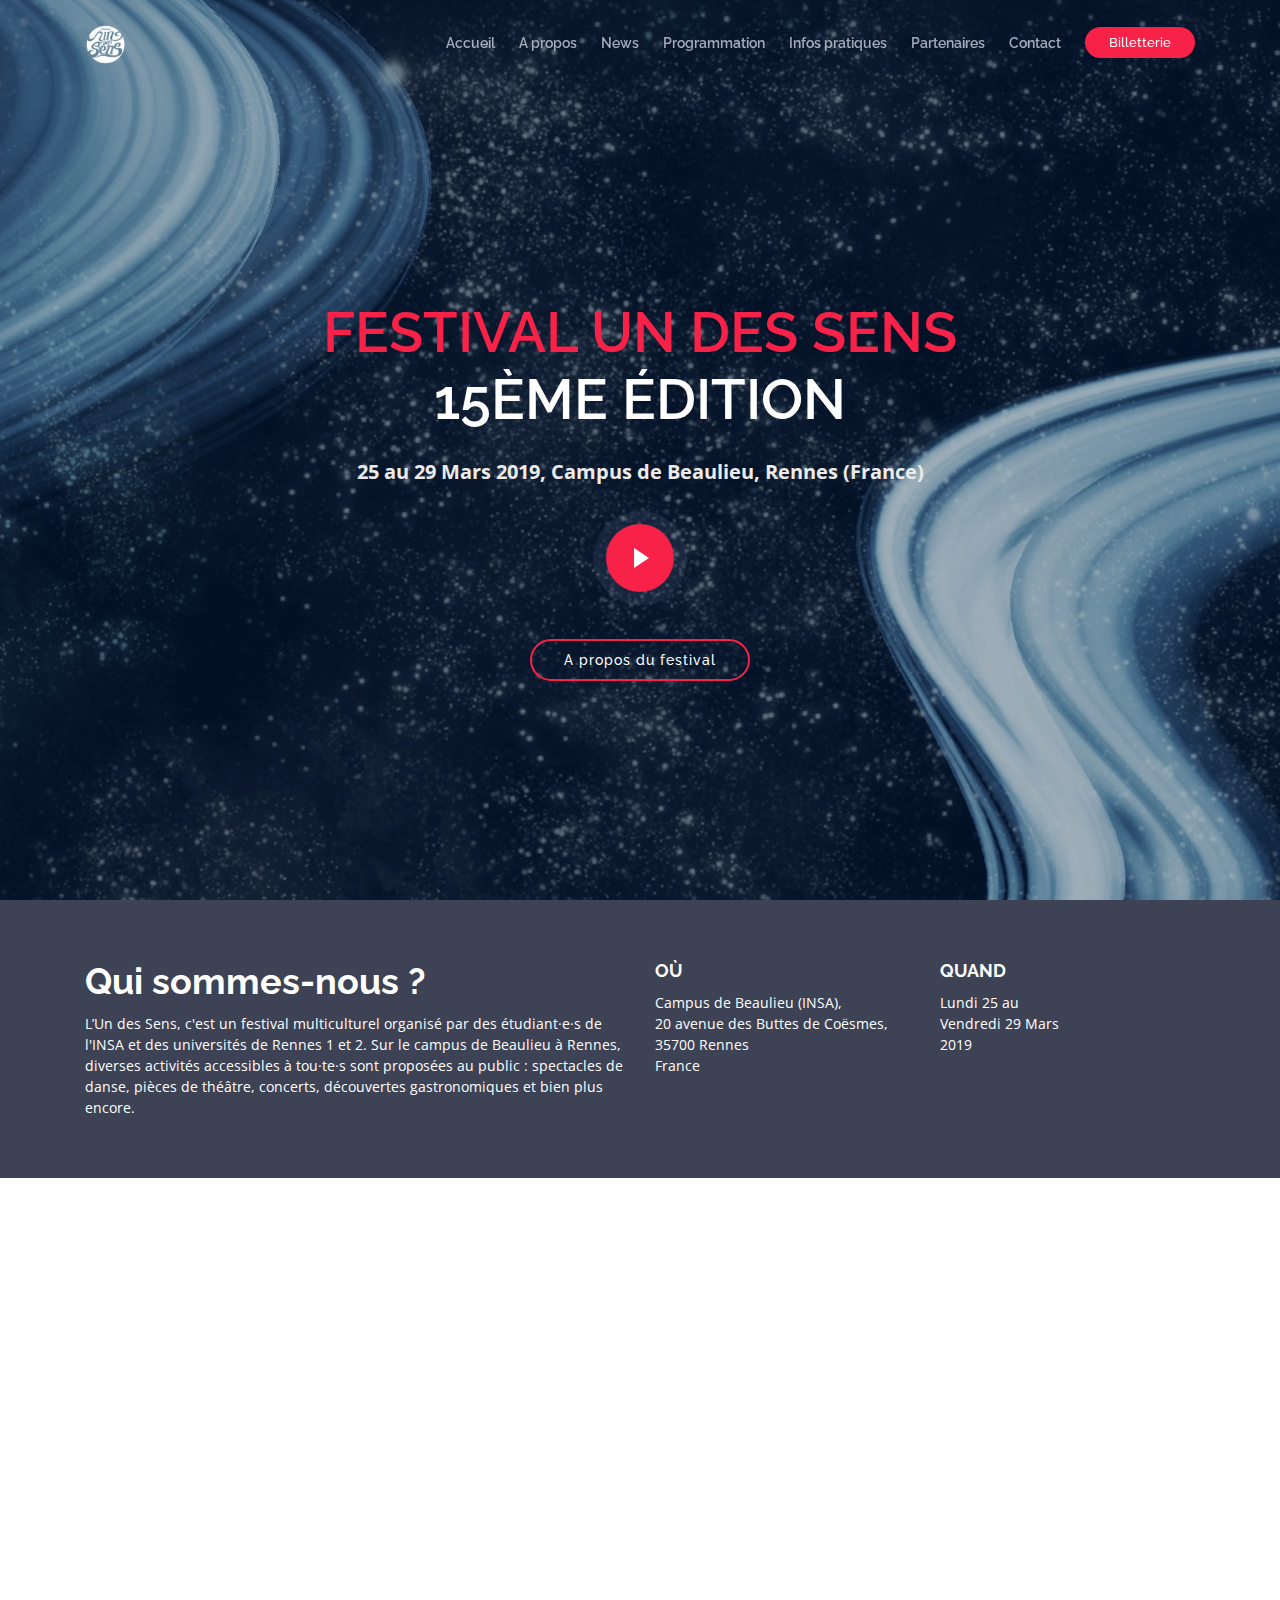
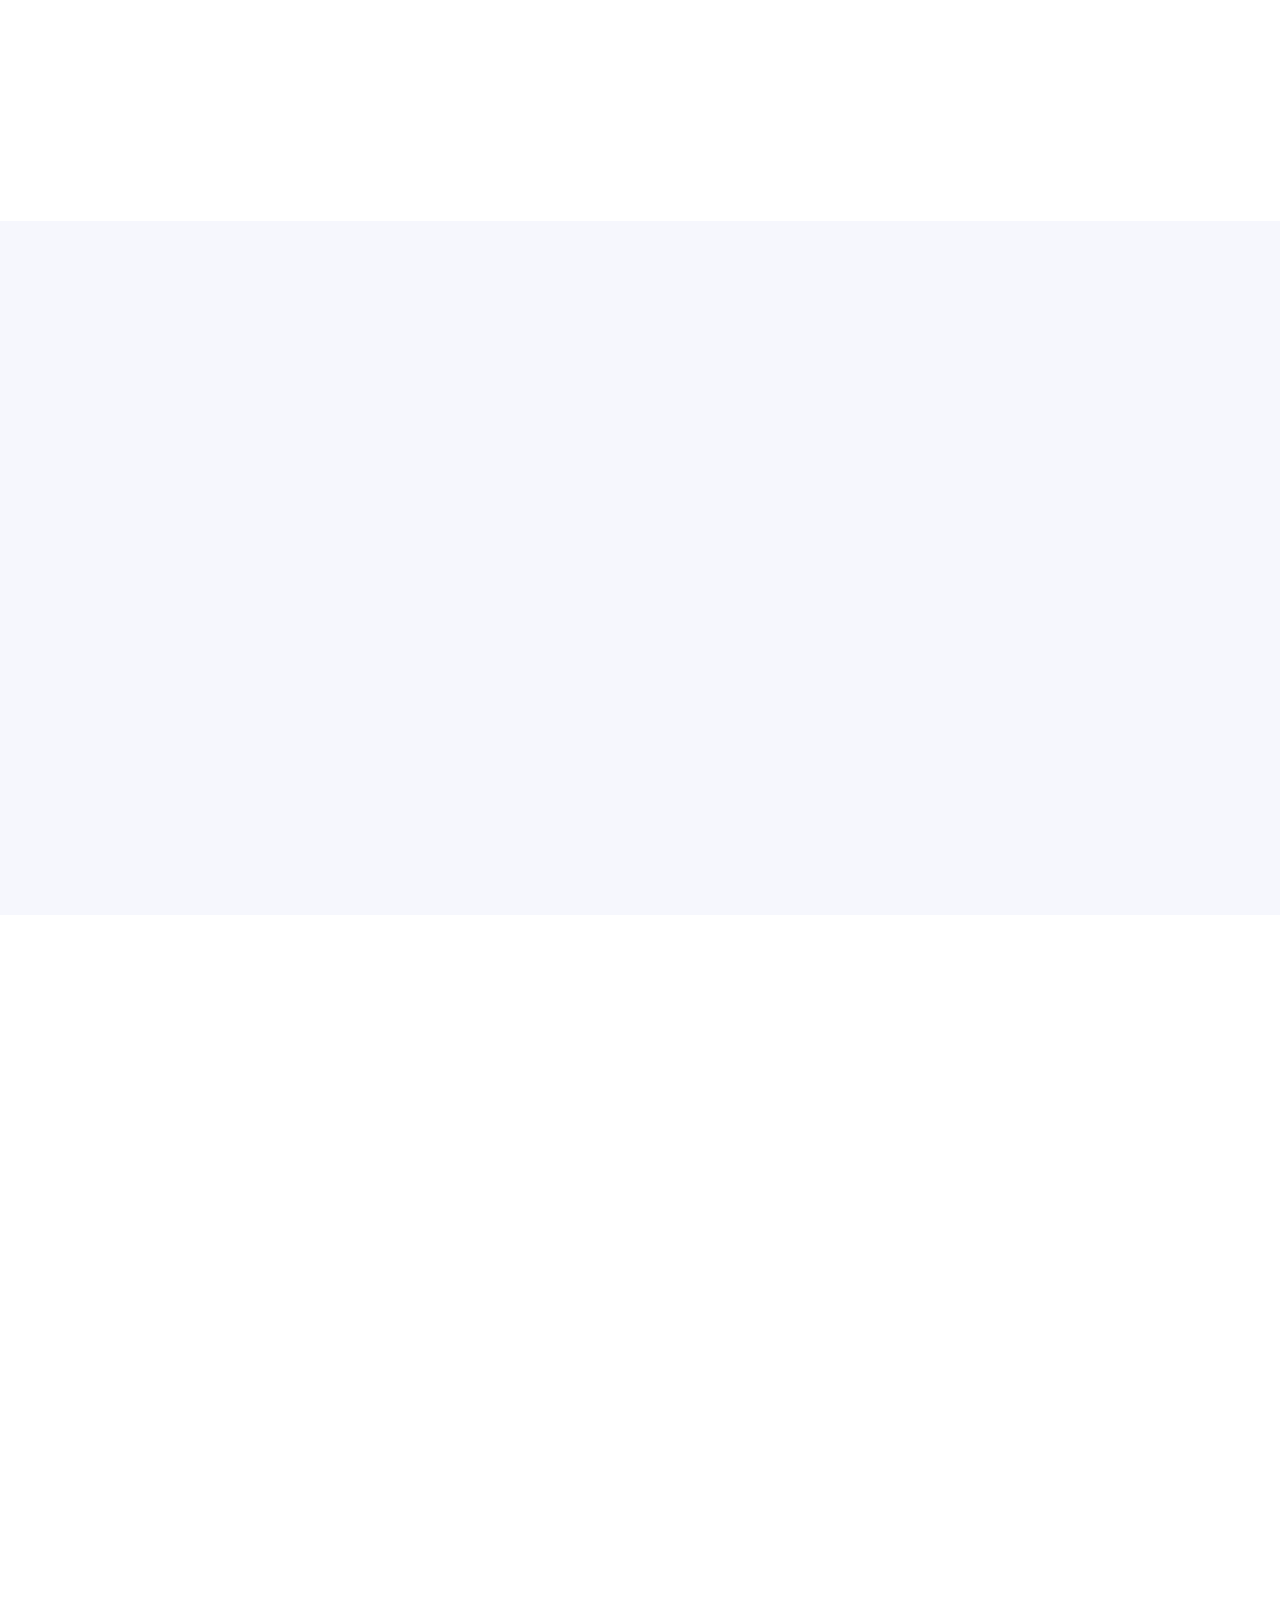
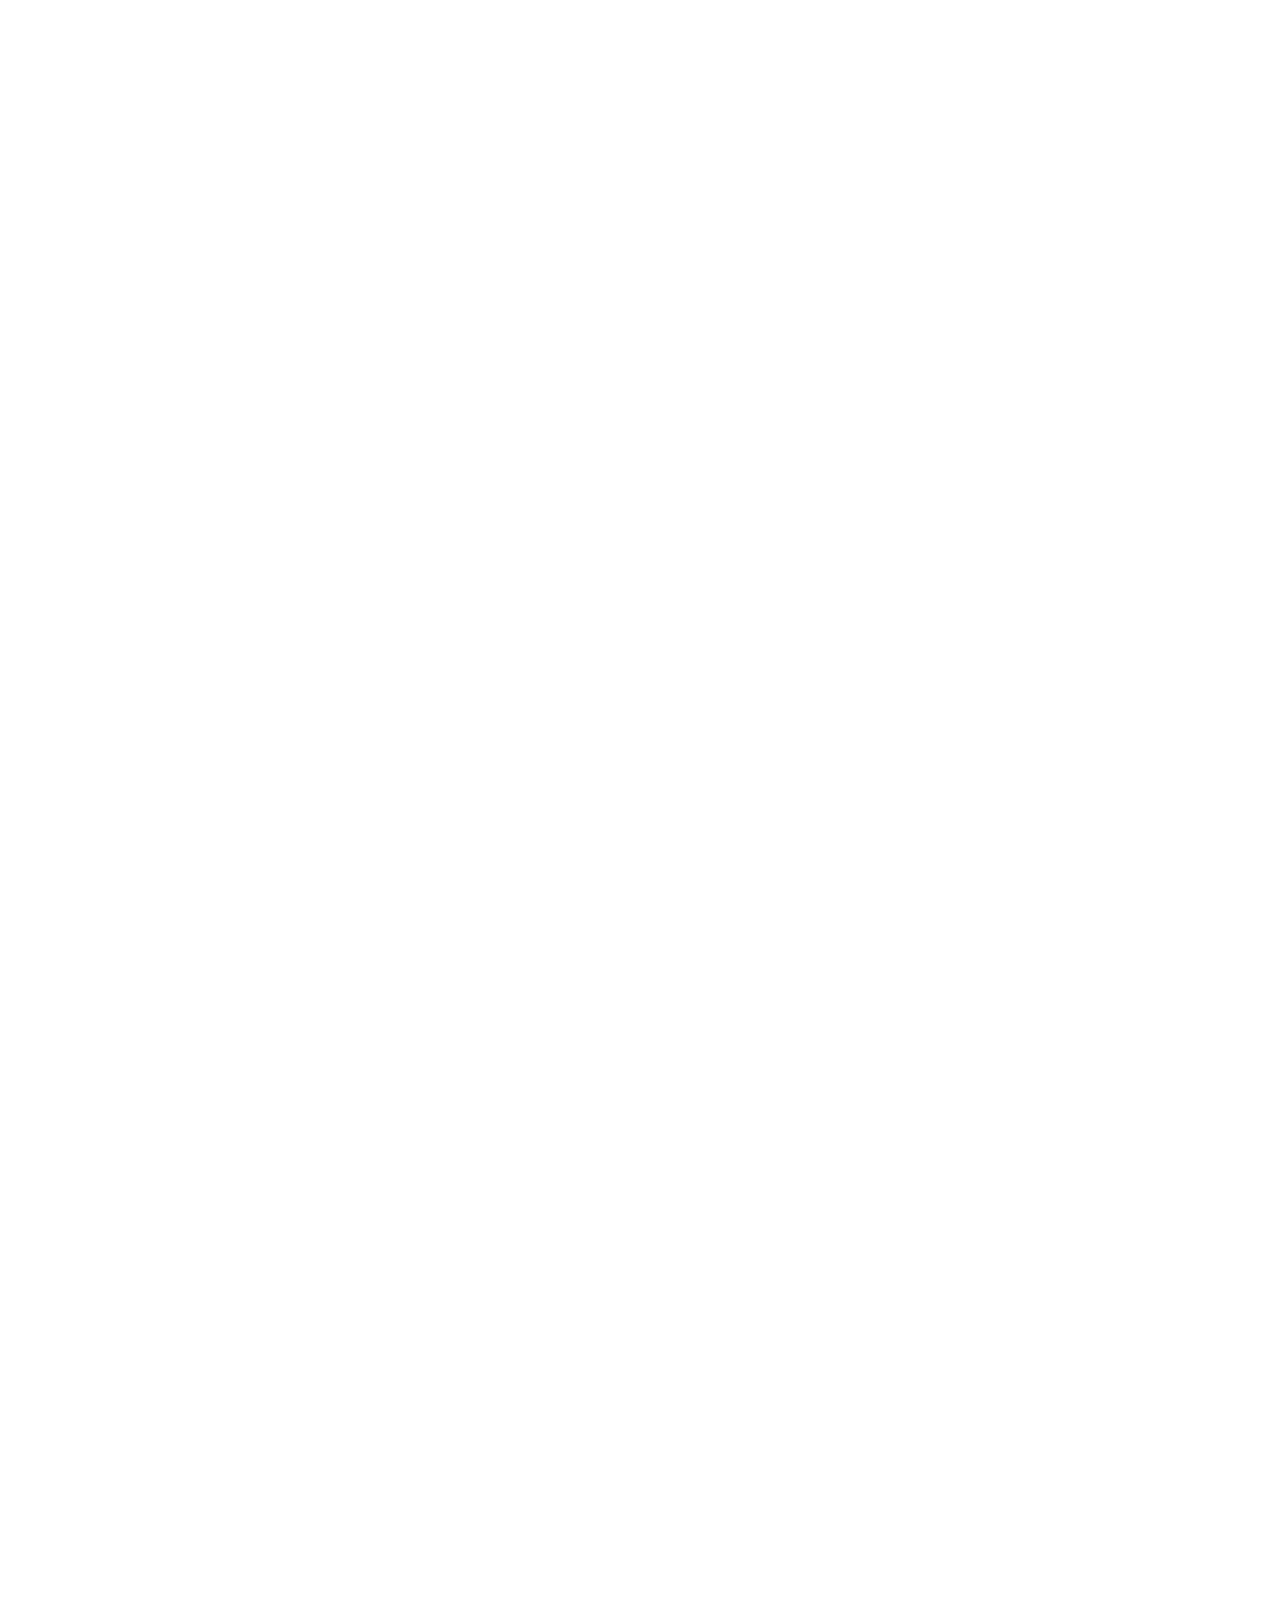
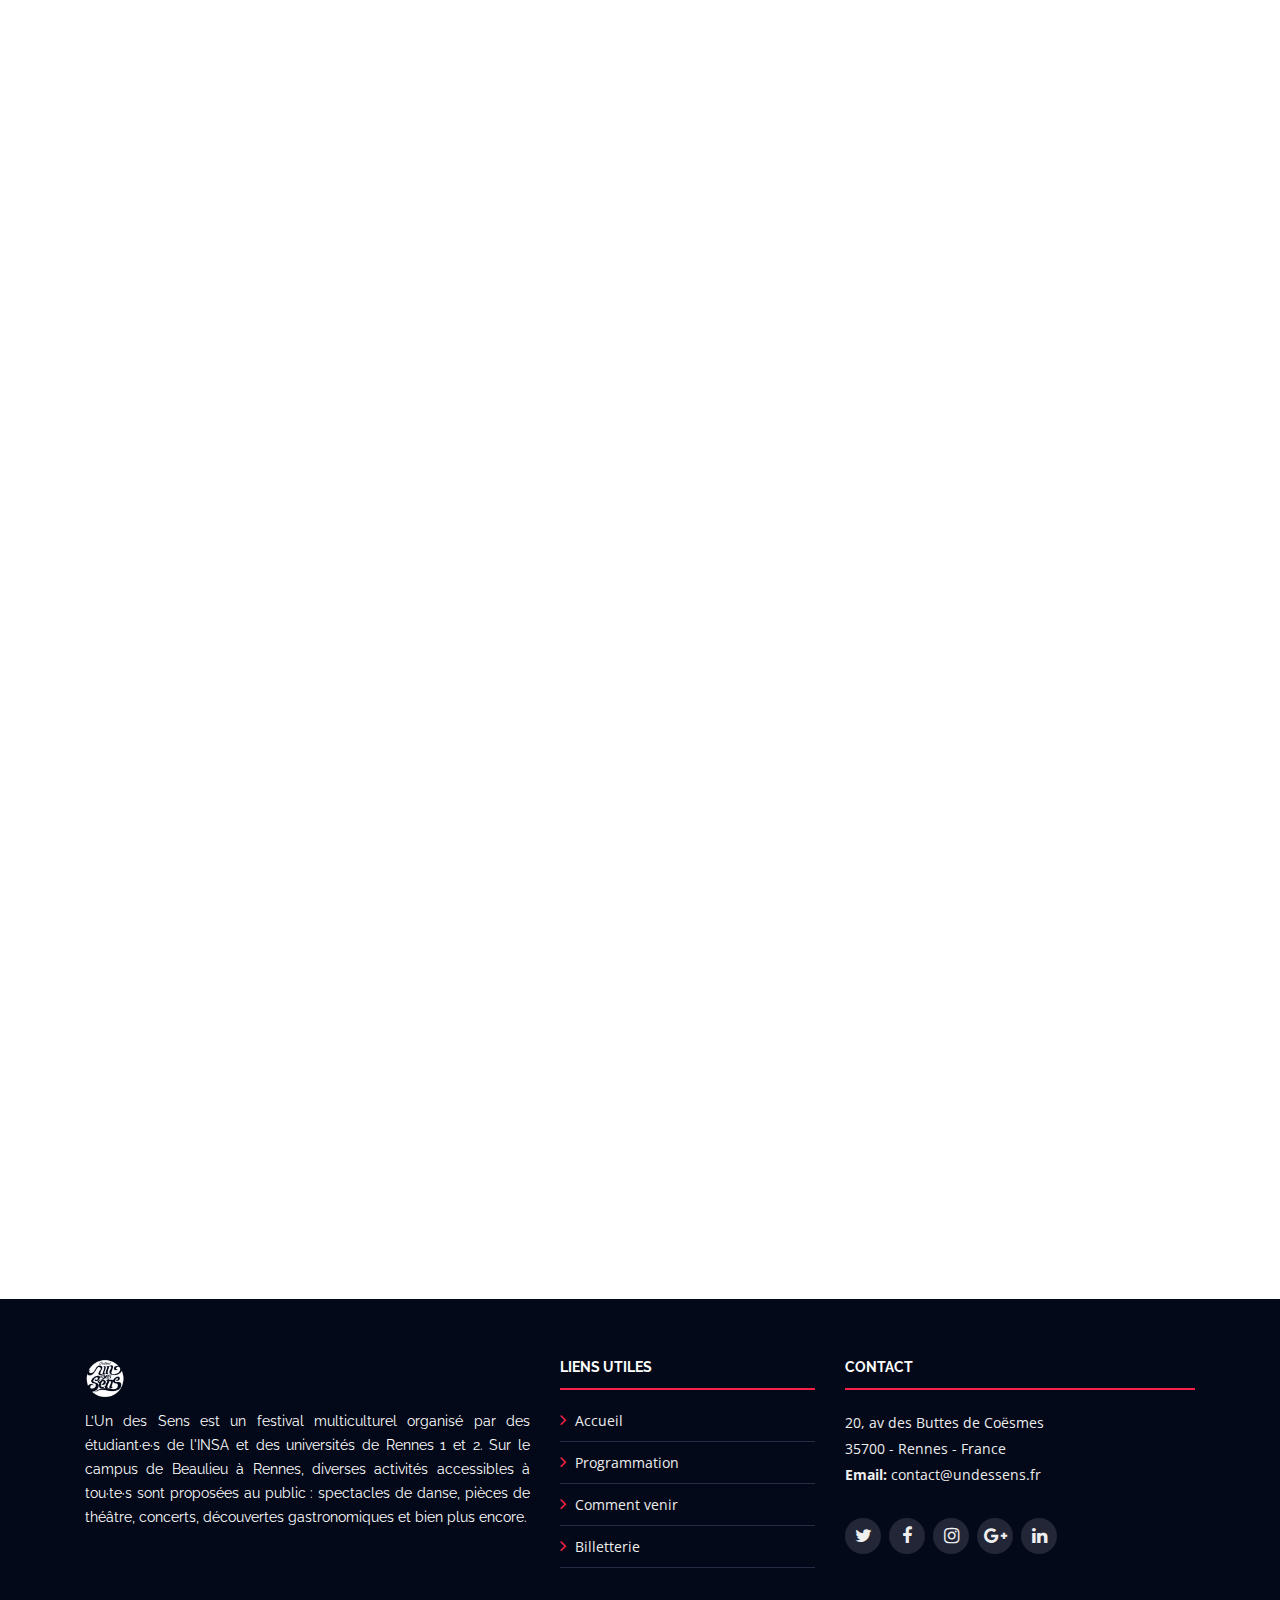
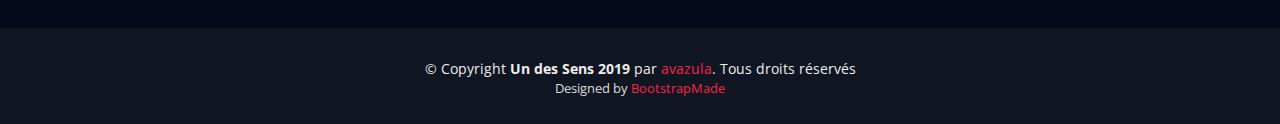
==== index.html @ a71595ea "article to push" ====
<!DOCTYPE html>
<html lang="en">

<head>
  <meta charset="utf-8">
  <title>Festival Un des Sens</title>
  <meta content="width=device-width, initial-scale=1.0" name="viewport">
  <meta content="" name="keywords">
  <meta content="" name="description">

  <!-- Favicons -->
  <link href="img/uds.ico" rel="icon">
  <!-- <link href="img/apple-touch-icon.png" rel="apple-touch-icon"> -->

  <!-- Google Fonts -->
  <link href="https://fonts.googleapis.com/css?family=Open+Sans:300,300i,400,400i,700,700i|Raleway:300,400,500,700,800"
    rel="stylesheet">

  <!-- Bootstrap CSS File -->
  <link href="lib/bootstrap/css/bootstrap.min.css" rel="stylesheet">

  <!-- Libraries CSS Files -->
  <link href="lib/font-awesome/css/font-awesome.min.css" rel="stylesheet">
  <link href="lib/animate/animate.min.css" rel="stylesheet">
  <link href="lib/venobox/venobox.css" rel="stylesheet">
  <link href="lib/owlcarousel/assets/owl.carousel.min.css" rel="stylesheet">

  <!-- Main Stylesheet File -->
  <link href="css/style.css" rel="stylesheet">

  <!-- =======================================================
    Theme Name: TheEvent
    Theme URL: https://bootstrapmade.com/theevent-conference-event-bootstrap-template/
    Author: BootstrapMade.com
    License: https://bootstrapmade.com/license/
  ======================================================= -->
</head>

<body>

  <!--==========================
    Header
  ============================-->
  <header id="header">
    <div class="container">

      <div id="logo" class="pull-left">
        <!-- Uncomment below if you prefer to use a text logo -->
        <!-- <h1><a href="#main">C<span>o</span>nf</a></h1>-->
        <a href="#intro" class="scrollto"><img src="img/logo.png" alt="Logo du festival" title="Logo Un des Sens"></a>
      </div>

      <nav id="nav-menu-container">
        <ul class="nav-menu">
          <li><a href="#intro">Accueil</a></li>
          <li><a href="#about">A propos</a></li>
          <li><a href="#speakers">News</a></li>
          <li><a href="#schedule">Programmation</a></li>
          <!-- <li><a href="#venue">Comment venir</a></li> -->
          <li><a href="#venue">Infos pratiques</a></li>
          <li><a href="#sponsors">Partenaires</a></li>
          <li><a href="#contact">Contact</a></li>
          <li class="buy-tickets"><a href="#buy-tickets">Billetterie</a></li>
        </ul>
      </nav><!-- #nav-menu-container -->
    </div>
  </header><!-- #header -->

  <!--==========================
    Intro Section
  ============================-->
  <section id="intro">
    <div class="intro-container wow fadeIn">
      <!-- <h1 class="mb-4 pb-0">Rejoignez une <br><span>expérience sensorielle</span> unique</h1> -->
      <!-- <h1 class="mb-4 pb-0">Rejoignez une <br>expérience sensorielle unique</h1> -->
      <h1 class="mb-4 pb-0"> <span> Festival un des sens</span> <br>15ème édition</h1>
      <p class="mb-4 pb-0">25 au 29 Mars 2019, Campus de Beaulieu, Rennes (France)</p>
      <a href="https://www.youtube.com/watch?v=Nsfs9kuiP0I&t=4s" class="venobox play-btn mb-4" data-vbtype="video"
        data-autoplay="true"></a>
      <a href="#about" class="about-btn scrollto">A propos du festival</a>
    </div>
  </section>

  <main id="main">

    <!--==========================
      About Section
    ============================-->
    <section id="about">
      <div class="container">
        <div class="row">
          <div class="col-lg-6">
            <h2>Qui sommes-nous ?</h2>
            <p>L’Un des Sens, c'est un festival multiculturel organisé par des étudiant·e·s de l'INSA et des universités
              de
              Rennes 1 et 2.
              Sur le campus de Beaulieu à Rennes, diverses activités accessibles à tou·te·s sont proposées
              au public :
              spectacles de danse, pièces de théâtre, concerts, découvertes gastronomiques et bien plus encore. </p>
          </div>
          <div class="col-lg-3">
            <h3>Où</h3>
            <p>Campus de Beaulieu (INSA),
              <br>20 avenue des Buttes de Coësmes,
              <br>35700 Rennes
              <br>France
            </p>
          </div>
          <div class="col-lg-3">
            <h3>Quand</h3>
            <p>Lundi 25 au <br>Vendredi 29 Mars <br> 2019</p>
          </div>
        </div>
      </div>
    </section>

    <!--==========================
      Speakers Section
    ============================-->
    <section id="speakers" class="wow fadeInUp">
      <div class="container">
        <div class="section-header">
          <h2>News</h2>
          <p>Quelques actualités du festival</p>
        </div>

        <div class="row">
          <div class="col-lg-4 col-md-6">
            <div class="speaker">
              <img src="img/speakers/phil2.jpg" alt="Photo de Phillusioniste" class="img-fluid">
              <div class="details">
                <h3><a href="speaker-details.html#festival-begin">L'Un des Sens 2019 c'est parti !</a></h3>
                <p>RDV dès lundi à l'INSA !</p>
                <!-- <div class="social">
                                      <a href=""><i class="fa fa-twitter"></i></a>
                                      <a href=""><i class="fa fa-facebook"></i></a>
                                      <a href=""><i class="fa fa-google-plus"></i></a>
                                      <a href=""><i class="fa fa-linkedin"></i></a>
                                    </div> -->
              </div>
            </div>
          </div>
          <div class="col-lg-4 col-md-6">
            <div class="speaker">
              <img src="img/speakers/prog-teaser-1080.jpg"
                alt="Concert de Babel en 2016, photo annonçant la programmation du festival" class="img-fluid">
              <div class="details">
                <h3><a href="speaker-details.html#prog-teaser">Révélation de la prog</a></h3>
                <p>On vous dit tout !</p>
                <!-- <div class="social">
                  <a href=""><i class="fa fa-twitter"></i></a>
                  <a href=""><i class="fa fa-facebook"></i></a>
                  <a href=""><i class="fa fa-google-plus"></i></a>
                  <a href=""><i class="fa fa-linkedin"></i></a>
                </div> -->
              </div>
            </div>
          </div>
          <div class="col-lg-4 col-md-6">
            <div class="speaker">
              <img src="img/speakers/nd4j-1080.jpg" alt="Photo annonçant la ND4J du 28 Février" class="img-fluid">
              <div class="details">
                <h3><a href="speaker-details.html#nuit-des-sens">Bientôt la ND4J</a></h3>
                <p>Rejoignez-nous au Blizz le 28 Février !</p>
                <!-- <div class="social">
                  <a href=""><i class="fa fa-twitter"></i></a>
                  <a href=""><i class="fa fa-facebook"></i></a>
                  <a href=""><i class="fa fa-google-plus"></i></a>
                  <a href=""><i class="fa fa-linkedin"></i></a>
                </div> -->
              </div>
            </div>
          </div>
          <!-- <div class="col-lg-4 col-md-6">
            <div class="speaker">
              <img src="img/speakers/equipe-1080.jpg"
                alt="Photo de l'équipe organisatrice de l'édition 2019 du festival" class="img-fluid">
              <div class="details">
                <h3><a href="speaker-details.html#history">Un peu d'histoire</a></h3>
                <p>Le festival a 15 ans cette année !</p>
                <!-- <div class="social">
                  <a href=""><i class="fa fa-twitter"></i></a>
                  <a href=""><i class="fa fa-facebook"></i></a>
                  <a href=""><i class="fa fa-google-plus"></i></a>
                  <a href=""><i class="fa fa-linkedin"></i></a>
                </div> -->
        </div>
      </div>
      </div>
      </div> -->

      <div class="learn-more">
        <p>
          <a href="speaker-details.html" class="about-btn scrollto">Voir toutes les news</a>
        </p>
      </div>

      </div>

    </section>

    <!--==========================
      Schedule Section
    ============================-->
    <section id="schedule" class="section-with-bg">
      <div class="container wow fadeInUp">
        <div class="section-header">
          <h2>Programmation</h2>
          <p>C'est parti pour une semaine de folie !</p>
        </div>

        <ul class="nav nav-tabs" role="tablist">
          <li class="nav-item">
            <a class="nav-link active" href="#day-1" role="tab" data-toggle="tab">Lundi 25</a>
          </li>
          <li class="nav-item">
            <a class="nav-link" href="#day-2" role="tab" data-toggle="tab">Mardi 26</a>
          </li>
          <li class="nav-item">
            <a class="nav-link" href="#day-3" role="tab" data-toggle="tab">Mercredi 27</a>
          </li>
          <li class="nav-item">
            <a class="nav-link" href="#day-4" role="tab" data-toggle="tab">Jeudi 28</a>
          </li>
          <li class="nav-item">
            <a class="nav-link" href="#day-5" role="tab" data-toggle="tab">Vendredi 29</a>
          </li>
        </ul>



        <div class="tab-content row justify-content-center">
          <!-- Schdule Day 1 -->

          <div role="tabpanel" class="col-lg-9 tab-pane fade show active" id="day-1">

            <h3 class="sub-heading">
              Venez essayer nos nombreuses activités ludiques, culturelles et sportives au cours de la soirée
              d'ouverture
              <strong>entièrement gratuite</strong> du festival. </h3>

            <div class="row schedule-item">
              <div class="col-md-2"><time>18h30</time></div>
              <div class="col-md-10">
                <div class="speaker">
                  <img src="img/speakers/vs.jpg" alt="Village du festival">
                </div>
                <h4>Village <span>Halle Francis Querné, INSA Rennes</span></h4>
                <p>Découvertes culturelles et sensibilisation par les associations étudiantes de Rennes</p>
              </div>
            </div>


            <div class="row schedule-item">
              <div class="col-md-2"><time>20h00</time></div>
              <div class="col-md-10">
                <div class="speaker">
                  <img src="img/speakers/so.jpg" alt="Soirée d'ouverture du festival">
                </div>
                <h4>Soirée d'ouverture <span>Foyer de l'INSA Rennes</span></h4>
                <p>Activités gratuites ludiques, physiques, manuelles et gustatives</p>
              </div>
            </div>


          </div>
          <!-- End Schdule Day 1 -->

          <!-- Schdule Day 2 -->
          <div role="tabpanel" class="col-lg-9  tab-pane fade" id="day-2">

            <h3 class="sub-heading">
              Amateur·rice de dramaturgie ? La <strong>soirée théâtre</strong> gratuite du mardi soir est faite pour
              vous !
            </h3>
            <div class="row schedule-item">
              <div class="col-md-2"><time>20h00</time></div>
              <div class="col-md-10">
                <div class="speaker">
                  <img src="img/speakers/th.png" alt="Soirée théâtre du festival">
                </div>
                <h4>Soirée avec l'Arène Théâtre <span>Foyer de l'INSA Rennes</span></h4>
                <p>Présentation de plusieurs compositions de l'Arène Théâtre</p>
              </div>
            </div>

          </div>
          <!-- End Schdule Day 2 -->

          <!-- Schdule Day 3 -->
          <div role="tabpanel" class="col-lg-9  tab-pane fade" id="day-3">

            <h3 class="sub-heading">
              Venez vous surprendre à la soirée spectacle du festival !
            </h3>
            <div class="row schedule-item">
              <div class="col-md-2"><time>20h00</time></div>
              <div class="col-md-10">
                <div class="speaker">
                  <img src="img/gallery/bikesnrabbits.jpeg" alt="Soirée spectacle du festival">
                </div>
                <h4>Soirée Spectacle <span>Le Diapason, campus de Beaulieu</span></h4>
                <p>Au programme cette année, un spectacle de cirque contemporain proposé par
                  la Cie <strong>Bikes & Rabbits</strong>. Ca s'appelle "These books are made
                  for walking", et ça promet d'être fantastique !
                </p>
              </div>
            </div>

          </div>
          <!-- End Schdule Day 3 -->
          <!-- Schdule Day 4 -->
          <div role="tabpanel" class="col-lg-9  tab-pane fade" id="day-4">

            <h3 class="sub-heading">
              Enfilez vos chaussures de danse et laissez-vous séduire par la soirée concerts du festival !
              Ca se passe le jeudi soir à <strong>21h</strong> et c'est au <strong>Foyer de l'INSA Rennes</strong> !
            </h3>
            <div class="row schedule-item">
              <div class="col-md-10">
                <div class="speaker">
                  <img src="img/speakers/carbon-killer.jpg" alt="Image illustratrice du groupe Carbon Killer">
                </div>
                <h4>Carbon Killer</h4>
                <p>Concept band unique de la scène
                  Synthwave, le groupe bordelais
                  viendra nous faire vibrer au son de
                  premier album, sorti en mars 2018.

                  Sa musique énergique et sa scénographie
                  lumineuse peuplée de néons promettent un spectacle électrique.</p>
              </div>
            </div>
            <div class="row schedule-item">
              <div class="col-md-10">
                <div class="speaker">
                  <img src="img/speakers/rendez-vous.jpg" alt="Image illustratrice du groupe Rendez-vous">
                </div>
                <h4>Rendez-vous</h4>
                <p>Le quintuor post-punk s'invite sur la scène du Foyer pour nous faire entrer en transe avec leurs
                  morceaux
                  "violents et romantiques", comme ils aiment les appeler. On les attend avec impatience pour nous
                  livrer un
                  exemplaire de ce style anglais si particulier.

                </p>
              </div>
            </div>
            <div class="row schedule-item">
              <div class="col-md-10">
                <div class="speaker">
                  <img src="img/speakers/iphaze.jpg" alt="Image illustratrice du groupe Iphaze">
                </div>
                <h4>Iphaze</h4>
                <p>Le duo toulousain débarque avec ses machines, ses lumières et ses vidéos synchronisées pour
                  nous livrer un incroyable
                  spectacle inspiré par des thèmes sociétaux engagés. Après 500 dates, 5 albums studio, un album live
                  et de multiples
                  tournées à travers le monde, Iphaze arrive en Bretagne pour nous faire réfléchir et danser sur des
                  morceaux à 100 à l'heure.
                </p>
              </div>
            </div>

          </div>
          <!-- End Schdule Day 4 -->
          <!-- Schdule Day 5 -->
          <div role="tabpanel" class="col-lg-9  tab-pane fade" id="day-5">

            <h3 class="sub-heading">
              Bienvenue à nos ami·e·s gastronomes ! Nous vous proposons de clore le festival autour d'un bon repas ...
              dans le noir ;)
            </h3>
            <div class="row schedule-item">
              <div class="col-md-2"><time>19h30</time></div>
              <div class="col-md-10">
                <div class="speaker">
                  <img src="img/speakers/rdln.jpg" alt="Repas dans le Noir du festival">
                </div>
                <h4>Repas dans le noir <span>Restaurant de l'INSA Rennes</span></h4>
                <p>Dégustation en aveugle de mets raffinés préparés par un traiteur renommé</p>
              </div>
            </div>

          </div>
          <!-- End Schdule Day 5 -->
        </div>

      </div>

    </section>

    <!--==========================
      Gallery Section
    ============================-->
    <section id="gallery" class="wow fadeInUp">

      <div class="container">
        <div class="section-header">
          <h2>Galerie</h2>
          <p>Quelques images des éditions précédentes du festival</p>
        </div>
      </div>

      <div class="owl-carousel gallery-carousel">
        <!-- <a href="img/gallery/1.jpg" class="venobox" data-gall="gallery-carousel"><img src="img/gallery/1.jpg" alt=""></a> -->
        <a href="img/gallery/2.jpg" class="venobox" data-gall="gallery-carousel"><img src="img/gallery/2.jpg"
            alt="Soirée à la patinoire du Blizz en 2018"></a>
        <!-- <a href="img/gallery/3.jpg" class="venobox" data-gall="gallery-carousel"><img src="img/gallery/3.jpg" alt=""></a> -->
        <a href="img/gallery/4.jpg" class="venobox" data-gall="gallery-carousel"><img src="img/gallery/4.jpg"
            alt="Concert endiablé"></a>
        <a href="img/gallery/5.jpg" class="venobox" data-gall="gallery-carousel"><img src="img/gallery/5.jpg"
            alt="Concert de Babel à l'Un des Sens en 2016"></a>
        <a href="img/gallery/6.jpg" class="venobox" data-gall="gallery-carousel"><img src="img/gallery/6.jpg"
            alt="Photo de rodéo pneumatique, soirée d'ouverture en 2016"></a>
        <a href="img/gallery/7.jpg" class="venobox" data-gall="gallery-carousel"><img src="img/gallery/7.jpg"
            alt="Dégustation d'insectes à la soirée d'ouverture en 2016"></a>
        <a href="img/gallery/8.jpg" class="venobox" data-gall="gallery-carousel"><img src="img/gallery/8.jpg"
            alt="Concert de Tagada Jones en 2015"></a>
        <a href="img/gallery/9.jpg" class="venobox" data-gall="gallery-carousel"><img src="img/gallery/9.jpg"
            alt="Peintures murales à la soirée d'ouverture en 2015"></a>
        <!-- <a href="img/gallery/10.jpg" class="venobox" data-gall="gallery-carousel"><img src="img/gallery/10.jpg" alt="Combat de frites à la soirée d'ouverture en 2015"></a> -->
        <!-- <a href="img/gallery/11.jpg" class="venobox" data-gall="gallery-carousel"><img src="img/gallery/11.jpg" alt=""></a> -->
      </div>

    </section>


    <!--==========================
      Buy Ticket Section
    ============================-->
    <section id="buy-tickets" class="section-with-bg wow fadeInUp">
      <div class="container">

        <div class="section-header">
          <h2>Billetterie</h2>
          <p>Si l'événement qui vous intéresse n'apparaît pas ci-desous, c'est que l'entrée est libre et gratuite</p>
        </div>

        <p id="speakers-details">La billetterie sera là très bientôt ! Suivez-nous sur les
          <a href="https://www.facebook.com/festivalundessens/">réseaux sociaux </a>
          pour être le·la premier·ère au courant de sa sortie !
        </p>

      </div>

    </section>

    <!--==========================
      Venue Section
    ============================-->
    <section id="venue" class="wow fadeInUp">

      <div class="container-fluid">

        <div class="section-header">
          <h2>Comment venir</h2>
          <p>Accéder aux lieux du festival</p>
        </div>

        <!-- <iframe src="https://www.google.com/maps/d/u/0/embed?mid=1J4SZ5HLqVe6LLd1sfWeFYYPPmGfV_qkM" width="640" height="480"></iframe> -->

        <div class="row no-gutters">
          <div class="col-lg-6 venue-map">
            <!-- <iframe src="https://www.google.com/maps/d/u/0/embed?mid=1J4SZ5HLqVe6LLd1sfWeFYYPPmGfV_qkM" -->
            <iframe src="https://www.google.com/maps/d/u/1/embed?mid=1J4SZ5HLqVe6LLd1sfWeFYYPPmGfV_qkM" frameborder="0"
              style="border:0" allowfullscreen></iframe>
          </div>

          <div class="col-lg-6 venue-info">
            <div class="row justify-content-center">
              <div class="col-11 col-lg-8">
                <h3>Campus de Beaulieu, Rennes</h3>
                <p>Même s'il y des parkings à proximité des lieux des festivités,
                  le campus de Beaulieu est très bien desservi par les transports en commun
                  et vous trouverez des stations de vélo STAR à quelques pas. <br>
                  Foyer de l'INSA Rennes : lignes C4, 32, 35, 40 arrêt <strong>Beaulieu Restau U</strong> (3 min à pied)
                  <br>
                  Le Diapason : lignes C4, C6, 40 arrêt <strong>Les Préales</strong> (10 min à pied) <br>
                  Halle Francis Querné : lignes C4, 32, 35, 40 arrêt <strong>Beaulieu Restau U</strong> (3 min à pied)
                  <br>
                </p>
              </div>
            </div>
          </div>
        </div>

      </div>

      <!--==========================
      F.A.Q Section
    ============================-->
      <!-- <section id="faq" class="wow fadeInUp">

      <div class="container">

        <div class="section-header">
          <h2>F.A.Q </h2>
        </div>

        <div class="row justify-content-center">
          <div class="col-lg-9">
            <ul id="faq-list">

              <li>
                <a data-toggle="collapse" class="collapsed" href="#faq1">Il y a-t-il des parkings pour se garer à proximité ? <i class="fa fa-minus-circle"></i></a>
                <div id="faq1" class="collapse" data-parent="#faq-list">
                  <p>
                    Les lieux où se déroulent le festival sont situés à proximité de parkings voitures, deux-roues et vélos gratuits. 
                    Il y a également des emplacements pour les véhicules pour personnes à mobilité réduite.
                  </p>
                </div>
              </li>

              <li>
                <a data-toggle="collapse" href="#faq2" class="collapsed">La sortie est-elle définitive ? <i class="fa fa-minus-circle"></i></a>
                <div id="faq2" class="collapse" data-parent="#faq-list">
                  <p>
                    La sortie du festival est définitive après minuit. Avant cela, vous pouvez aller et venir tant 
                    que vous conservez votre bracelet, qui garantit votre accès.
                  </p>
                </div>
              </li>

              <li>
                <a data-toggle="collapse" href="#faq3" class="collapsed">Peut-on acheter des billets sur place ? <i class="fa fa-minus-circle"></i></a>
                <div id="faq3" class="collapse" data-parent="#faq-list">
                  <p>
                    Sous réserve de disponibilité, il est tout à fait possible d'acheter votre billet sur les lieux du festival.
                    Pensez à arriver avec un peu d'avance (15 minutes) pour avoir le temps de faire vos achats avant le début des festivités.
                  </p>
                </div>
              </li>

              <li>
                <a data-toggle="collapse" href="#faq4" class="collapsed">Où acheter ses billets ? <i class="fa fa-minus-circle"></i></a>
                <div id="faq4" class="collapse" data-parent="#faq-list">
                  <p>
                    Vous pouvez acheter vos places directement sur le site en accédant à l'onglet "Billetterie" en haut à gauche de la page,
                    en prévente à l'INSA et dans les restaurants universitaires de Rennes ainsi qu'au guichet du Diapason.
                  </p>
                </div>
              </li>

              <li>
                <a data-toggle="collapse" href="#faq5" class="collapsed">Les mineurs sont-ils autorisés ? <i class="fa fa-minus-circle"></i></a>
                <div id="faq5" class="collapse" data-parent="#faq-list">
                  <p>
                    Les personnes mineures de moins de 16 ans doivent être accompagnées d'un adulte.
                  </p>
                </div>
              </li>

              <li>
                <a data-toggle="collapse" href="#faq6" class="collapsed">Le festival peut-il accueillir les personnes à mobilité réduite ? <i class="fa fa-minus-circle"></i></a>
                <div id="faq6" class="collapse" data-parent="#faq-list">
                  <p>
                    Les sites sur lesquels a lieu le festival sont effectivement habilités pour accueillir les personnes à mobilité réduite.
                  </p>
                </div>
              </li>

            </ul>
          </div>
        </div>

      </div>

    </section> -->

      <!--==========================
      Sponsors Section
    ============================-->
      <section id="sponsors" class="section-with-bg wow fadeInUp">

        <div class="container">
          <div class="section-header">
            <h2>Partenaires</h2>
          </div>

          <div class="row no-gutters sponsors-wrap clearfix">

            <div class="col-lg-3 col-md-4 col-xs-6">
              <div class="sponsor-logo">
                <a href="https://www.facebook.com/ares.rennes/">
                  <img src="img/sponsors/ares-noir-resized-2.png" class="img-fluid" alt="Logo de l'ARES">
                </a>
              </div>
            </div>

            <div class="col-lg-3 col-md-4 col-xs-6">
              <div class="sponsor-logo">
                <a href="https://www.facebook.com/bebop.insarennes/">
                  <img src="img/sponsors/bebop-noir-resized.png" class="img-fluid" alt="Logo du Bebop">
                </a>
              </div>
            </div>

            <div class="col-lg-3 col-md-4 col-xs-6">
              <div class="sponsor-logo">
                <a href="https://www.insa-rennes.fr/">
                  <img src="img/sponsors/insa-noir.png" class="img-fluid" alt="Logo de l'INSA Rennes">
                </a>
              </div>
            </div>

            <div class="col-lg-3 col-md-4 col-xs-6">
              <div class="sponsor-logo">
                <a href="https://www.univ-rennes1.fr/">
                  <img src="img/sponsors/rennes1-noir-resized.png" class="img-fluid" alt="Logo de Rennes 1">
                </a>
              </div>
            </div>

            <div class="col-lg-3 col-md-4 col-xs-6">
              <div class="sponsor-logo">
                <a href="https://www.facebook.com/aaaargh.insarennes/">
                  <img src="img/sponsors/aaargh-noir-resized.png" class="img-fluid" alt="Logo du club Art">
                </a>

              </div>
            </div>

            <div class="col-lg-3 col-md-4 col-xs-6">
              <div class="sponsor-logo">
                <a href="https://www.societegenerale.fr/">
                  <img src="img/sponsors/societe-generale-noir-resized.png" class="img-fluid"
                    alt="Logo de la Société Générale">
                </a>
              </div>
            </div>

            <div class="col-lg-3 col-md-4 col-xs-6">
              <div class="sponsor-logo">
                <a href="https://metropole.rennes.fr/">
                  <img src="img/sponsors/metropole-noir-resized-2.png" class="img-fluid" alt="Logo de Rennes Métropole">
                </a>
              </div>
            </div>

            <div class="col-lg-3 col-md-4 col-xs-6">
              <div class="sponsor-logo">
                <a href="https://pumpkin-app.co/">
                  <img src="img/sponsors/pumpkin-resized.png" class="img-fluid" alt="Logo de Pumpkin">
                </a>
              </div>
            </div>

            <div class="col-lg-3 col-md-4 col-xs-6">
              <div class="sponsor-logo">
                <a href="https://www.facebook.com/Clubamouraeir/">
                  <img src="img/sponsors/club-amour-noir-resized-2.png" class="img-fluid" alt="Logo du club Amour">

                </a>
              </div>
            </div>

            <div class="col-lg-3 col-md-4 col-xs-6">
              <div class="sponsor-logo">
                <a href="https://diapason.univ-rennes1.fr/">
                  <img src="img/sponsors/diapason-noir.png" class="img-fluid" alt="Logo du Diapason">
                </a>
              </div>
            </div>

            <div class="col-lg-3 col-md-4 col-xs-6">
              <div class="sponsor-logo">
                <a href="http://aeir.asso.insa-rennes.fr/">
                  <img src="img/sponsors/aeir-noir-resized.png" class="img-fluid" alt="Logo de l'AEIR">
                </a>
              </div>
            </div>

            <div class="col-lg-3 col-md-4 col-xs-6">
              <div class="sponsor-logo">
                <a href="https://www.facebook.com/InsIndiaRennes/">
                  <img src="img/sponsors/insindia-noir-resized.png" class="img-fluid" alt="Logo de l'Ins'India">
                </a>
              </div>
            </div>

            <div class="col-lg-3 col-md-4 col-xs-6">
              <div class="sponsor-logo">
                <img src="img/sponsors/unir-noir-resized.png" class="img-fluid" alt="Logo de l'UNIR">
              </div>
            </div>

            <div class="col-lg-3 col-md-4 col-xs-6">
              <div class="sponsor-logo">
                <a href="http://www.breizhloc.fr/">
                  <img src="img/sponsors/breizhloc-noir-resized.png" class="img-fluid" alt="Logo de Breizhloc">
                </a>
              </div>
            </div>

            <div class="col-lg-3 col-md-4 col-xs-6">
              <div class="sponsor-logo">
                <a href="https://www.facebook.com/AssoCode404/">
                  <img src="img/sponsors/code-404-noir-resized.png" class="img-fluid" alt="Logo de l'asso code 404">
                </a>
              </div>
            </div>

            <div class="col-lg-3 col-md-4 col-xs-6">
              <div class="sponsor-logo">
                <a href="https://www.univ-rennes2.fr/">
                  <img src="img/sponsors/rennes2-noir-resized.png" class="img-fluid" alt="Logo de Rennes 2">
                </a>
              </div>
            </div>

            <div class="col-lg-3 col-md-4 col-xs-6">
              <div class="sponsor-logo">
                <a href="http://aeir.insa-rennes.fr/clubs/24-foyer">
                  <img src="img/sponsors/foy-noir-resized.png" class="img-fluid" alt="Logo du Foyer de l'INSA Rennes">
                </a>
              </div>
            </div>

            <div class="col-lg-3 col-md-4 col-xs-6">
              <div class="sponsor-logo">
                <a href="http://aeir.asso.insa-rennes.fr/clubs/23-son-lumiere">
                  <img src="img/sponsors/son-lumiere-noir-resized.png" class="img-fluid"
                    alt="Logo de l'asso Son et Lumière INSA Rennes">
                </a>
              </div>
            </div>

            <div class="col-lg-3 col-md-4 col-xs-6">
              <div class="sponsor-logo">
                <a href="https://www.facebook.com/kbarre.rennes/">
                  <img src="img/sponsors/kbarre-noir-resized.png" class="img-fluid" alt="Logo de l'asso K-barré">
                </a>
              </div>
            </div>

            <div class="col-lg-3 col-md-4 col-xs-6">
              <div class="sponsor-logo">
                <a href="https://www.leblizz.com/">
                  <img src="img/sponsors/logo-blizz-noir-resized.png" class="img-fluid" alt="Logo du Blizz patinoire">
                </a>
              </div>
            </div>

            <div class="col-lg-3 col-md-4 col-xs-6">
              <div class="sponsor-logo">
                <a href="https://metropole.rennes.fr/">
                  <img src="img/sponsors/vdr-noir-resized.png" class="img-fluid" alt="Logo de la ville de Rennes">
                </a>
              </div>
            </div>

          </div>

        </div>

      </section>



      <!--==========================
      Contact Section
    ============================-->
      <section id="contact" class="section-bg wow fadeInUp">

        <div class="container">

          <div class="section-header">
            <h2>Nous contacter</h2>
            <p>Une question ? Une offre de programmation ? Envoyez-nous un message !</p>
          </div>

          <!-- <div class="row contact-info">

          <div class="col-md-4">
            <div class="contact-address">
              <i class="ion-ios-location-outline"></i>
              <h3>Adresse</h3>
              <address>AEIR Festival Un des Sens <br> 20 avenue des Buttes de Coësmes <br> 35700 Rennes, France</address>
            </div>
          </div>

          <div class="col-md-4">
            <div class="contact-phone">
              <i class="ion-ios-telephone-outline"></i>
              <h3>Phone Number</h3>
              <p><a href="tel:+155895548855">+1 5589 55488 55</a></p>
            </div>
          </div>

          <div class="col-md-4">
            <div class="contact-email">
              <i class="ion-ios-email-outline"></i>
              <h3>Email</h3>
              <p><a href="mailto:info@example.com">info@example.com</a></p>
            </div>
          </div>

        </div> -->

          <div class="form">
            <div id="sendmessage">Votre message a bien été envoyé. Nous reviendrons vers vous très bientôt !</div>
            <div id="errormessage"></div>
            <form action="contact.php" method="post" role="form" class="contactForm">
              <div class="form-row">
                <div class="form-group col-md-6">
                  <input type="text" name="name" class="form-control" id="name" placeholder="Votre nom"
                    data-rule="minlen:4" data-msg="Format de nom non valide" />
                  <div class="validation"></div>
                </div>
                <div class="form-group col-md-6">
                  <input type="email" class="form-control" name="email" id="email" placeholder="Votre adresse mail"
                    data-rule="email" data-msg="Format d'email non valide" />
                  <div class="validation"></div>
                </div>
              </div>
              <div class="form-group">
                <select required type="text" class="form-control" name="category" id="categ" placeholder="Catégorie"
                  data-msg="Merci de choisir une catégorie">
                  <option selected disabled>Raison de la demande ...</option>
                  <option value="autre">Autre</option>
                  <option value="part">Partenariats</option>
                  <option value="comm">Communication</option>
                  <option value="prog">Programmation</option>
                  <option value="subv">Subventions</option>
                </select>
                <div class="validation"></div>

              </div>
              <div class="form-group">
                <input type="text" class="form-control" name="subject" id="subject" placeholder="Sujet"
                  data-rule="minlen:4" data-msg="Merci de détailler votre requête" />
                <div class="validation"></div>
              </div>
              <div class="form-group">
                <textarea class="form-control" name="message" rows="5" data-rule="required"
                  data-msg="Votre message n'est pas assez long pour être envoyé" placeholder="Message"></textarea>
                <div class="validation"></div>
              </div>
              <div class="text-center"><button type="submit">Envoyer le message</button></div>
            </form>
          </div>

        </div>
      </section><!-- #contact -->

  </main>


  <!--==========================
    Footer
  ============================-->
  <footer id="footer">
    <div class="footer-top">
      <div class="container">
        <div class="row">

          <div class="col-lg-5 col-md-6 footer-info">
            <img src="img/uds.ico" alt="Logo de l'Un des Sens">
            <p style="text-align:justify">L’Un des Sens est un festival multiculturel organisé par des étudiant·e·s de
              l'INSA et des universités de
              Rennes 1 et 2.
              Sur le campus de Beaulieu à Rennes, diverses activités accessibles à tou·te·s sont proposées
              au public :
              spectacles de danse, pièces de théâtre, concerts, découvertes gastronomiques et bien plus encore.</p>
          </div>

          <!-- <div class="col-lg-3 col-md-6 footer-links">
            <h4>Useful Links</h4>
            <ul>
              <li><i class="fa fa-angle-right"></i> <a href="#">Home</a></li>
              <li><i class="fa fa-angle-right"></i> <a href="#">About us</a></li>
              <li><i class="fa fa-angle-right"></i> <a href="#">Services</a></li>
              <li><i class="fa fa-angle-right"></i> <a href="#">Terms of service</a></li>
              <li><i class="fa fa-angle-right"></i> <a href="#">Privacy policy</a></li>
            </ul>
          </div> -->

          <div class="col-lg-3 col-md-6 footer-links">
            <h4>Liens utiles</h4>
            <ul>
              <li><i class="fa fa-angle-right"></i> <a href="#intro">Accueil</a></li>
              <!-- <li><i class="fa fa-angle-right"></i> <a href="#about">Qui sommes-nous ?</a></li> -->
              <li><i class="fa fa-angle-right"></i> <a href="#schedule">Programmation</a></li>
              <li><i class="fa fa-angle-right"></i> <a href="#venue">Comment venir</a></li>
              <li><i class="fa fa-angle-right"></i> <a href="#buy-tickets">Billetterie</a></li>
            </ul>
          </div>

          <div class="col-lg-4 col-md-6 footer-contact">
            <h4>Contact</h4>
            <p>
              20, av des Buttes de Coësmes <br>
              35700 - Rennes -
              France <br>
              <!-- <strong>Phone:</strong> +1 5589 55488 55<br> -->
              <strong>Email:</strong> contact@undessens.fr<br>
            </p>

            <div class="social-links">
              <a href="https://twitter.com/AEIRUndessens" class="twitter"><i class="fa fa-twitter"></i></a>
              <a href="https://www.facebook.com/festivalundessens/" class="facebook"><i class="fa fa-facebook"></i></a>
              <a href="https://www.instagram.com/festival_uds/" class="instagram"><i class="fa fa-instagram"></i></a>
              <a href="https://www.youtube.com/channel/UC64ofUuBKGYorLByYZgFk_Q" class="google-plus"><i
                  class="fa fa-google-plus"></i></a>
              <a href="https://www.linkedin.com/company/festival-un-des-sens/" class="linkedin"><i
                  class="fa fa-linkedin"></i></a>
            </div>

          </div>

        </div>
      </div>
    </div>

    <div class="container">
      <div class="copyright">
        &copy; Copyright <strong>Un des Sens 2019</strong> par <a href="https://github.com/avazula">avazula</a>. Tous
        droits réservés
      </div>
      <div class="credits">
        <!--
          All the links in the footer should remain intact.
          You can delete the links only if you purchased the pro version.
          Licensing information: https://bootstrapmade.com/license/
          Purchase the pro version with working PHP/AJAX contact form: https://bootstrapmade.com/buy/?theme=TheEvent
        -->
        Designed by <a href="https://bootstrapmade.com/">BootstrapMade</a>
      </div>
    </div>
  </footer><!-- #footer -->

  <a href="#" class="back-to-top"><i class="fa fa-angle-up"></i></a>

  <!-- JavaScript Libraries -->
  <script src="lib/jquery/jquery.min.js"></script>
  <script src="lib/jquery/jquery-migrate.min.js"></script>
  <script src="lib/bootstrap/js/bootstrap.bundle.min.js"></script>
  <script src="lib/easing/easing.min.js"></script>
  <script src="lib/superfish/hoverIntent.js"></script>
  <script src="lib/superfish/superfish.min.js"></script>
  <script src="lib/wow/wow.min.js"></script>
  <script src="lib/venobox/venobox.min.js"></script>
  <script src="lib/owlcarousel/owl.carousel.min.js"></script>

  <!-- Contact Form JavaScript File -->
  <script src="contactform/contactform.js"></script>

  <!-- Template Main Javascript File -->
  <script src="js/main.js"></script>
</body>

</html>
---- lib/venobox/venobox.css ----
/* ------ venobox.css --------*/
.vbox-overlay *, .vbox-overlay *:before, .vbox-overlay *:after{
    -webkit-backface-visibility: hidden;
    -webkit-box-sizing:border-box;
    -moz-box-sizing:border-box;
    box-sizing:border-box;
}
.vbox-overlay * { 
    -webkit-backface-visibility: visible;
    backface-visibility: visible;
}
.vbox-overlay{
    display: -webkit-flex;
    display: flex;
    -webkit-flex-direction: column;
    flex-direction: column;
    -webkit-justify-content: center;
    justify-content: center;
    -webkit-align-items: center;
    align-items: center;
    position: fixed;
    left: 0;
    top: 0;
    bottom: 0;
    right: 0;
    z-index: 1040;
    -webkit-transform:translateZ(1000px);
    transform: translateZ(1000px);
    transform-style: preserve-3d;
}

/* ----- navigation ----- */
.vbox-title{
    width: 100%;
    height: 40px;
    float: left;
    text-align: center;
    line-height: 28px;
    font-size: 12px;
    padding: 6px 40px;
    overflow: hidden;
    position: fixed;
    display: none;
    left: 0;
    z-index: 1050;
}
.vbox-close{
    cursor: pointer;
    position: fixed;
    top: 15px;
    right: 15px;
    width: 48px;
    height: 48px;
    display: block;
    background-position:10px center;
    overflow: hidden;
    font-size: 48px;
    line-height: 1;
    text-align: center;
    z-index: 1050;
}
.vbox-num{
    cursor: pointer;
    position: fixed;
    left: 0;
    height: 40px;
    display: block;
    overflow: hidden;
    line-height: 28px;
    font-size: 12px;
    padding: 6px 10px;
    display: none;
    z-index: 1050;
}
/* ----- navigation ARROWS ----- */
.vbox-next, .vbox-prev{
    position: fixed;
    top: 50%;
    margin-top: -15px;
    overflow: hidden;
    cursor: pointer;
    display: block;
    width: 45px;
    height: 45px;
    z-index: 1050;
}
.vbox-next span, .vbox-prev span{
    position: relative;
    width: 20px;
    height: 20px;
    border: 2px solid transparent;
    border-top-color: #B6B6B6;
    border-right-color: #B6B6B6;
    text-indent: -100px;
    position: absolute;
    top: 8px;
    display: block;
}
.vbox-prev{
    left: 15px;
}
.vbox-next{
    right: 30px;
}
.vbox-prev span{
    left: 10px;
    -ms-transform: rotate(-135deg);
    -webkit-transform: rotate(-135deg);
    transform: rotate(-135deg);
}
.vbox-next span{
    -ms-transform: rotate(45deg);
    -webkit-transform: rotate(45deg);
    transform: rotate(45deg);
    right: 10px;
}
/* ------- inline window ------ */
.vbox-inline{
    width: 420px;
    height: 315px;
    height: 70vh;
    padding: 10px;
    background: #fff;
    margin: 0 auto;
    overflow: auto;
    text-align: left;
}
/* ------- Video & iFrames window ------ */
.venoframe{
    max-width: 100%;
    width: 100%;
    border: none;
    width: 100%;
    height: 260px;
    height: 70vh;
}
.venoframe.vbvid{
    height: 260px;
}
@media (min-width: 768px) {
    .venoframe, .vbox-inline{
        width: 90%;
        height: 360px;
        height: 70vh;
    }
    .venoframe.vbvid{
        width: 640px;
        height: 360px;
    }
}
@media (min-width: 992px) {
    .venoframe, .vbox-inline{
        max-width: 1200px;
        width: 80%;
        height: 540px;
        height: 70vh;
    }
    .venoframe.vbvid{
        width: 960px;
        height: 540px;
    }
}
/* 
Please do NOT edit this part! 
or at least read this note: http://i.imgur.com/7C0ws9e.gif
*/
.vbox-open{
    overflow: hidden;
}
.vbox-container{
    position: absolute;
    left: 0;
    right: 0;
    top: 0;
    bottom: 0;
    overflow-x: hidden;
    overflow-y: auto;
    overflow-scrolling: touch;
    -webkit-overflow-scrolling: touch;
    z-index: 20;
    max-height: 100%;

}

.vbox-content{
    text-align: center;
    float: left;
    width: 100%;
    position: relative;
    overflow: hidden;
    padding: 20px 10px;
}
.vbox-container img{
    max-width: 100%;
    height: auto;
}
.figlio{
    max-width: 100%;
    text-align: initial;
    border: 8px solid rgba(255, 255, 255, 0.4);
}
img.figlio{
    -webkit-user-select: none;
-khtml-user-select: none;
-moz-user-select: none;
-o-user-select: none;
user-select: none;
}
.vbox-content.swipe-left{
    margin-left: -200px !important;
}
.vbox-content.swipe-right{
    margin-left: 200px !important;
}
.animated{
    webkit-transition: margin 300ms ease-out;
    transition: margin 300ms ease-out;
}
.animate-in{
    opacity: 1;
}
.animate-out{
    opacity: 0;
}
/* ---------- preloader ----------
 * SPINKIT 
 * http://tobiasahlin.com/spinkit/
-------------------------------- */
.sk-double-bounce,.sk-rotating-plane{width:40px;height:40px;margin:40px auto}.sk-rotating-plane{background-color:#333;-webkit-animation:sk-rotatePlane 1.2s infinite ease-in-out;animation:sk-rotatePlane 1.2s infinite ease-in-out}@-webkit-keyframes sk-rotatePlane{0%{-webkit-transform:perspective(120px) rotateX(0) rotateY(0);transform:perspective(120px) rotateX(0) rotateY(0)}50%{-webkit-transform:perspective(120px) rotateX(-180.1deg) rotateY(0);transform:perspective(120px) rotateX(-180.1deg) rotateY(0)}100%{-webkit-transform:perspective(120px) rotateX(-180deg) rotateY(-179.9deg);transform:perspective(120px) rotateX(-180deg) rotateY(-179.9deg)}}@keyframes sk-rotatePlane{0%{-webkit-transform:perspective(120px) rotateX(0) rotateY(0);transform:perspective(120px) rotateX(0) rotateY(0)}50%{-webkit-transform:perspective(120px) rotateX(-180.1deg) rotateY(0);transform:perspective(120px) rotateX(-180.1deg) rotateY(0)}100%{-webkit-transform:perspective(120px) rotateX(-180deg) rotateY(-179.9deg);transform:perspective(120px) rotateX(-180deg) rotateY(-179.9deg)}}.sk-double-bounce{position:relative}.sk-double-bounce .sk-child{width:100%;height:100%;border-radius:50%;background-color:#333;opacity:.6;position:absolute;top:0;left:0;-webkit-animation:sk-doubleBounce 2s infinite ease-in-out;animation:sk-doubleBounce 2s infinite ease-in-out}.sk-chasing-dots .sk-child,.sk-spinner-pulse,.sk-three-bounce .sk-child{background-color:#333;border-radius:100%}.sk-double-bounce .sk-double-bounce2{-webkit-animation-delay:-1s;animation-delay:-1s}@-webkit-keyframes sk-doubleBounce{0%,100%{-webkit-transform:scale(0);transform:scale(0)}50%{-webkit-transform:scale(1);transform:scale(1)}}@keyframes sk-doubleBounce{0%,100%{-webkit-transform:scale(0);transform:scale(0)}50%{-webkit-transform:scale(1);transform:scale(1)}}.sk-wave{margin:40px auto;width:50px;height:40px;text-align:center;font-size:10px}.sk-wave .sk-rect{background-color:#333;height:100%;width:6px;display:inline-block;-webkit-animation:sk-waveStretchDelay 1.2s infinite ease-in-out;animation:sk-waveStretchDelay 1.2s infinite ease-in-out}.sk-wave .sk-rect1{-webkit-animation-delay:-1.2s;animation-delay:-1.2s}.sk-wave .sk-rect2{-webkit-animation-delay:-1.1s;animation-delay:-1.1s}.sk-wave .sk-rect3{-webkit-animation-delay:-1s;animation-delay:-1s}.sk-wave .sk-rect4{-webkit-animation-delay:-.9s;animation-delay:-.9s}.sk-wave .sk-rect5{-webkit-animation-delay:-.8s;animation-delay:-.8s}@-webkit-keyframes sk-waveStretchDelay{0%,100%,40%{-webkit-transform:scaleY(.4);transform:scaleY(.4)}20%{-webkit-transform:scaleY(1);transform:scaleY(1)}}@keyframes sk-waveStretchDelay{0%,100%,40%{-webkit-transform:scaleY(.4);transform:scaleY(.4)}20%{-webkit-transform:scaleY(1);transform:scaleY(1)}}.sk-wandering-cubes{margin:40px auto;width:40px;height:40px;position:relative}.sk-wandering-cubes .sk-cube{background-color:#333;width:10px;height:10px;position:absolute;top:0;left:0;-webkit-animation:sk-wanderingCube 1.8s ease-in-out -1.8s infinite both;animation:sk-wanderingCube 1.8s ease-in-out -1.8s infinite both}.sk-chasing-dots,.sk-spinner-pulse{width:40px;height:40px;margin:40px auto}.sk-wandering-cubes .sk-cube2{-webkit-animation-delay:-.9s;animation-delay:-.9s}@-webkit-keyframes sk-wanderingCube{0%{-webkit-transform:rotate(0);transform:rotate(0)}25%{-webkit-transform:translateX(30px) rotate(-90deg) scale(.5);transform:translateX(30px) rotate(-90deg) scale(.5)}50%{-webkit-transform:translateX(30px) translateY(30px) rotate(-179deg);transform:translateX(30px) translateY(30px) rotate(-179deg)}50.1%{-webkit-transform:translateX(30px) translateY(30px) rotate(-180deg);transform:translateX(30px) translateY(30px) rotate(-180deg)}75%{-webkit-transform:translateX(0) translateY(30px) rotate(-270deg) scale(.5);transform:translateX(0) translateY(30px) rotate(-270deg) scale(.5)}100%{-webkit-transform:rotate(-360deg);transform:rotate(-360deg)}}@keyframes sk-wanderingCube{0%{-webkit-transform:rotate(0);transform:rotate(0)}25%{-webkit-transform:translateX(30px) rotate(-90deg) scale(.5);transform:translateX(30px) rotate(-90deg) scale(.5)}50%{-webkit-transform:translateX(30px) translateY(30px) rotate(-179deg);transform:translateX(30px) translateY(30px) rotate(-179deg)}50.1%{-webkit-transform:translateX(30px) translateY(30px) rotate(-180deg);transform:translateX(30px) translateY(30px) rotate(-180deg)}75%{-webkit-transform:translateX(0) translateY(30px) rotate(-270deg) scale(.5);transform:translateX(0) translateY(30px) rotate(-270deg) scale(.5)}100%{-webkit-transform:rotate(-360deg);transform:rotate(-360deg)}}.sk-spinner-pulse{-webkit-animation:sk-pulseScaleOut 1s infinite ease-in-out;animation:sk-pulseScaleOut 1s infinite ease-in-out}@-webkit-keyframes sk-pulseScaleOut{0%{-webkit-transform:scale(0);transform:scale(0)}100%{-webkit-transform:scale(1);transform:scale(1);opacity:0}}@keyframes sk-pulseScaleOut{0%{-webkit-transform:scale(0);transform:scale(0)}100%{-webkit-transform:scale(1);transform:scale(1);opacity:0}}.sk-chasing-dots{position:relative;text-align:center;-webkit-animation:sk-chasingDotsRotate 2s infinite linear;animation:sk-chasingDotsRotate 2s infinite linear}.sk-chasing-dots .sk-child{width:60%;height:60%;display:inline-block;position:absolute;top:0;-webkit-animation:sk-chasingDotsBounce 2s infinite ease-in-out;animation:sk-chasingDotsBounce 2s infinite ease-in-out}.sk-chasing-dots .sk-dot2{top:auto;bottom:0;-webkit-animation-delay:-1s;animation-delay:-1s}@-webkit-keyframes sk-chasingDotsRotate{100%{-webkit-transform:rotate(360deg);transform:rotate(360deg)}}@keyframes sk-chasingDotsRotate{100%{-webkit-transform:rotate(360deg);transform:rotate(360deg)}}@-webkit-keyframes sk-chasingDotsBounce{0%,100%{-webkit-transform:scale(0);transform:scale(0)}50%{-webkit-transform:scale(1);transform:scale(1)}}@keyframes sk-chasingDotsBounce{0%,100%{-webkit-transform:scale(0);transform:scale(0)}50%{-webkit-transform:scale(1);transform:scale(1)}}.sk-three-bounce{margin:40px auto;width:80px;text-align:center}.sk-three-bounce .sk-child{width:20px;height:20px;display:inline-block;-webkit-animation:sk-three-bounce 1.4s ease-in-out 0s infinite both;animation:sk-three-bounce 1.4s ease-in-out 0s infinite both}.sk-circle .sk-child:before,.sk-fading-circle .sk-circle:before{display:block;border-radius:100%;content:'';background-color:#333}.sk-three-bounce .sk-bounce1{-webkit-animation-delay:-.32s;animation-delay:-.32s}.sk-three-bounce .sk-bounce2{-webkit-animation-delay:-.16s;animation-delay:-.16s}@-webkit-keyframes sk-three-bounce{0%,100%,80%{-webkit-transform:scale(0);transform:scale(0)}40%{-webkit-transform:scale(1);transform:scale(1)}}@keyframes sk-three-bounce{0%,100%,80%{-webkit-transform:scale(0);transform:scale(0)}40%{-webkit-transform:scale(1);transform:scale(1)}}.sk-circle{margin:40px auto;width:40px;height:40px;position:relative}.sk-circle .sk-child{width:100%;height:100%;position:absolute;left:0;top:0}.sk-circle .sk-child:before{margin:0 auto;width:15%;height:15%;-webkit-animation:sk-circleBounceDelay 1.2s infinite ease-in-out both;animation:sk-circleBounceDelay 1.2s infinite ease-in-out both}.sk-circle .sk-circle2{-webkit-transform:rotate(30deg);-ms-transform:rotate(30deg);transform:rotate(30deg)}.sk-circle .sk-circle3{-webkit-transform:rotate(60deg);-ms-transform:rotate(60deg);transform:rotate(60deg)}.sk-circle .sk-circle4{-webkit-transform:rotate(90deg);-ms-transform:rotate(90deg);transform:rotate(90deg)}.sk-circle .sk-circle5{-webkit-transform:rotate(120deg);-ms-transform:rotate(120deg);transform:rotate(120deg)}.sk-circle .sk-circle6{-webkit-transform:rotate(150deg);-ms-transform:rotate(150deg);transform:rotate(150deg)}.sk-circle .sk-circle7{-webkit-transform:rotate(180deg);-ms-transform:rotate(180deg);transform:rotate(180deg)}.sk-circle .sk-circle8{-webkit-transform:rotate(210deg);-ms-transform:rotate(210deg);transform:rotate(210deg)}.sk-circle .sk-circle9{-webkit-transform:rotate(240deg);-ms-transform:rotate(240deg);transform:rotate(240deg)}.sk-circle .sk-circle10{-webkit-transform:rotate(270deg);-ms-transform:rotate(270deg);transform:rotate(270deg)}.sk-circle .sk-circle11{-webkit-transform:rotate(300deg);-ms-transform:rotate(300deg);transform:rotate(300deg)}.sk-circle .sk-circle12{-webkit-transform:rotate(330deg);-ms-transform:rotate(330deg);transform:rotate(330deg)}.sk-circle .sk-circle2:before{-webkit-animation-delay:-1.1s;animation-delay:-1.1s}.sk-circle .sk-circle3:before{-webkit-animation-delay:-1s;animation-delay:-1s}.sk-circle .sk-circle4:before{-webkit-animation-delay:-.9s;animation-delay:-.9s}.sk-circle .sk-circle5:before{-webkit-animation-delay:-.8s;animation-delay:-.8s}.sk-circle .sk-circle6:before{-webkit-animation-delay:-.7s;animation-delay:-.7s}.sk-circle .sk-circle7:before{-webkit-animation-delay:-.6s;animation-delay:-.6s}.sk-circle .sk-circle8:before{-webkit-animation-delay:-.5s;animation-delay:-.5s}.sk-circle .sk-circle9:before{-webkit-animation-delay:-.4s;animation-delay:-.4s}.sk-circle .sk-circle10:before{-webkit-animation-delay:-.3s;animation-delay:-.3s}.sk-circle .sk-circle11:before{-webkit-animation-delay:-.2s;animation-delay:-.2s}.sk-circle .sk-circle12:before{-webkit-animation-delay:-.1s;animation-delay:-.1s}@-webkit-keyframes sk-circleBounceDelay{0%,100%,80%{-webkit-transform:scale(0);transform:scale(0)}40%{-webkit-transform:scale(1);transform:scale(1)}}@keyframes sk-circleBounceDelay{0%,100%,80%{-webkit-transform:scale(0);transform:scale(0)}40%{-webkit-transform:scale(1);transform:scale(1)}}.sk-cube-grid{width:40px;height:40px;margin:40px auto}.sk-cube-grid .sk-cube{width:33.33%;height:33.33%;background-color:#333;float:left;-webkit-animation:sk-cubeGridScaleDelay 1.3s infinite ease-in-out;animation:sk-cubeGridScaleDelay 1.3s infinite ease-in-out}.sk-cube-grid .sk-cube1{-webkit-animation-delay:.2s;animation-delay:.2s}.sk-cube-grid .sk-cube2{-webkit-animation-delay:.3s;animation-delay:.3s}.sk-cube-grid .sk-cube3{-webkit-animation-delay:.4s;animation-delay:.4s}.sk-cube-grid .sk-cube4{-webkit-animation-delay:.1s;animation-delay:.1s}.sk-cube-grid .sk-cube5{-webkit-animation-delay:.2s;animation-delay:.2s}.sk-cube-grid .sk-cube6{-webkit-animation-delay:.3s;animation-delay:.3s}.sk-cube-grid .sk-cube7{-webkit-animation-delay:0ms;animation-delay:0ms}.sk-cube-grid .sk-cube8{-webkit-animation-delay:.1s;animation-delay:.1s}.sk-cube-grid .sk-cube9{-webkit-animation-delay:.2s;animation-delay:.2s}@-webkit-keyframes sk-cubeGridScaleDelay{0%,100%,70%{-webkit-transform:scale3D(1,1,1);transform:scale3D(1,1,1)}35%{-webkit-transform:scale3D(0,0,1);transform:scale3D(0,0,1)}}@keyframes sk-cubeGridScaleDelay{0%,100%,70%{-webkit-transform:scale3D(1,1,1);transform:scale3D(1,1,1)}35%{-webkit-transform:scale3D(0,0,1);transform:scale3D(0,0,1)}}.sk-fading-circle{margin:40px auto;width:40px;height:40px;position:relative}.sk-fading-circle .sk-circle{width:100%;height:100%;position:absolute;left:0;top:0}.sk-fading-circle .sk-circle:before{margin:0 auto;width:15%;height:15%;-webkit-animation:sk-circleFadeDelay 1.2s infinite ease-in-out both;animation:sk-circleFadeDelay 1.2s infinite ease-in-out both}.sk-fading-circle .sk-circle2{-webkit-transform:rotate(30deg);-ms-transform:rotate(30deg);transform:rotate(30deg)}.sk-fading-circle .sk-circle3{-webkit-transform:rotate(60deg);-ms-transform:rotate(60deg);transform:rotate(60deg)}.sk-fading-circle .sk-circle4{-webkit-transform:rotate(90deg);-ms-transform:rotate(90deg);transform:rotate(90deg)}.sk-fading-circle .sk-circle5{-webkit-transform:rotate(120deg);-ms-transform:rotate(120deg);transform:rotate(120deg)}.sk-fading-circle .sk-circle6{-webkit-transform:rotate(150deg);-ms-transform:rotate(150deg);transform:rotate(150deg)}.sk-fading-circle .sk-circle7{-webkit-transform:rotate(180deg);-ms-transform:rotate(180deg);transform:rotate(180deg)}.sk-fading-circle .sk-circle8{-webkit-transform:rotate(210deg);-ms-transform:rotate(210deg);transform:rotate(210deg)}.sk-fading-circle .sk-circle9{-webkit-transform:rotate(240deg);-ms-transform:rotate(240deg);transform:rotate(240deg)}.sk-fading-circle .sk-circle10{-webkit-transform:rotate(270deg);-ms-transform:rotate(270deg);transform:rotate(270deg)}.sk-fading-circle .sk-circle11{-webkit-transform:rotate(300deg);-ms-transform:rotate(300deg);transform:rotate(300deg)}.sk-fading-circle .sk-circle12{-webkit-transform:rotate(330deg);-ms-transform:rotate(330deg);transform:rotate(330deg)}.sk-fading-circle .sk-circle2:before{-webkit-animation-delay:-1.1s;animation-delay:-1.1s}.sk-fading-circle .sk-circle3:before{-webkit-animation-delay:-1s;animation-delay:-1s}.sk-fading-circle .sk-circle4:before{-webkit-animation-delay:-.9s;animation-delay:-.9s}.sk-fading-circle .sk-circle5:before{-webkit-animation-delay:-.8s;animation-delay:-.8s}.sk-fading-circle .sk-circle6:before{-webkit-animation-delay:-.7s;animation-delay:-.7s}.sk-fading-circle .sk-circle7:before{-webkit-animation-delay:-.6s;animation-delay:-.6s}.sk-fading-circle .sk-circle8:before{-webkit-animation-delay:-.5s;animation-delay:-.5s}.sk-fading-circle .sk-circle9:before{-webkit-animation-delay:-.4s;animation-delay:-.4s}.sk-fading-circle .sk-circle10:before{-webkit-animation-delay:-.3s;animation-delay:-.3s}.sk-fading-circle .sk-circle11:before{-webkit-animation-delay:-.2s;animation-delay:-.2s}.sk-fading-circle .sk-circle12:before{-webkit-animation-delay:-.1s;animation-delay:-.1s}@-webkit-keyframes sk-circleFadeDelay{0%,100%,39%{opacity:0}40%{opacity:1}}@keyframes sk-circleFadeDelay{0%,100%,39%{opacity:0}40%{opacity:1}}.sk-folding-cube{margin:40px auto;width:40px;height:40px;position:relative;-webkit-transform:rotateZ(45deg);transform:rotateZ(45deg)}.sk-folding-cube .sk-cube{float:left;width:50%;height:50%;position:relative;-webkit-transform:scale(1.1);-ms-transform:scale(1.1);transform:scale(1.1)}.sk-folding-cube .sk-cube:before{content:'';position:absolute;top:0;left:0;width:100%;height:100%;background-color:#333;-webkit-animation:sk-foldCubeAngle 2.4s infinite linear both;animation:sk-foldCubeAngle 2.4s infinite linear both;-webkit-transform-origin:100% 100%;-ms-transform-origin:100% 100%;transform-origin:100% 100%}.sk-folding-cube .sk-cube2{-webkit-transform:scale(1.1) rotateZ(90deg);transform:scale(1.1) rotateZ(90deg)}.sk-folding-cube .sk-cube3{-webkit-transform:scale(1.1) rotateZ(180deg);transform:scale(1.1) rotateZ(180deg)}.sk-folding-cube .sk-cube4{-webkit-transform:scale(1.1) rotateZ(270deg);transform:scale(1.1) rotateZ(270deg)}.sk-folding-cube .sk-cube2:before{-webkit-animation-delay:.3s;animation-delay:.3s}.sk-folding-cube .sk-cube3:before{-webkit-animation-delay:.6s;animation-delay:.6s}.sk-folding-cube .sk-cube4:before{-webkit-animation-delay:.9s;animation-delay:.9s}@-webkit-keyframes sk-foldCubeAngle{0%,10%{-webkit-transform:perspective(140px) rotateX(-180deg);transform:perspective(140px) rotateX(-180deg);opacity:0}25%,75%{-webkit-transform:perspective(140px) rotateX(0);transform:perspective(140px) rotateX(0);opacity:1}100%,90%{-webkit-transform:perspective(140px) rotateY(180deg);transform:perspective(140px) rotateY(180deg);opacity:0}}@keyframes sk-foldCubeAngle{0%,10%{-webkit-transform:perspective(140px) rotateX(-180deg);transform:perspective(140px) rotateX(-180deg);opacity:0}25%,75%{-webkit-transform:perspective(140px) rotateX(0);transform:perspective(140px) rotateX(0);opacity:1}100%,90%{-webkit-transform:perspective(140px) rotateY(180deg);transform:perspective(140px) rotateY(180deg);opacity:0}}
---- css/style.css ----
/*
  Theme Name: TheEvent
  Theme URL: https://bootstrapmade.com/theevent-conference-event-bootstrap-template/
  Author: BootstrapMade.com
  License: https://bootstrapmade.com/license/
*/

/*--------------------------------------------------------------
# General
--------------------------------------------------------------*/

body {
  background: #fff;
  color: #2f3138;
  font-family: "Open Sans", sans-serif;
}

a {
  color: #f82249;
  transition: 0.5s;
}

a:hover,
a:active,
a:focus {
  color: #f8234a;
  outline: none;
  text-decoration: none;
}

p {
  padding: 0;
  margin: 0 0 30px 0;
}

h1,
h2,
h3,
h4,
h5,
h6 {
  font-family: "Raleway", sans-serif;
  font-weight: 400;
  margin: 0 0 20px 0;
  padding: 0;
  color: #0e1b4d;
}

.main-page {
  margin-top: 70px;
}

.wow {
  visibility: hidden;
}

/* Prelaoder */

#preloader {
  position: fixed;
  left: 0;
  top: 0;
  z-index: 999;
  width: 100%;
  height: 100%;
  overflow: visible;
  background: #fff url("../img/preloader.svg") no-repeat center center;
}

/* Back to top button */

.back-to-top {
  position: fixed;
  display: none;
  background: #f82249;
  color: #fff;
  width: 40px;
  height: 40px;
  text-align: center;
  border-radius: 50px;
  right: 15px;
  bottom: 15px;
  transition: background 0.5s ease-in-out;
}

.back-to-top i {
  font-size: 24px;
  padding-top: 6px;
}

.back-to-top:focus {
  background: #e0072f;
  color: #fff;
  outline: none;
}

.back-to-top:hover {
  background: #e0072f;
  color: #fff;
}

/* Sections Header
--------------------------------*/

.section-header,
#speakers .learn-more {
  margin-bottom: 60px;
  position: relative;
  padding-bottom: 20px;
}

.section-header::before {
  content: "";
  position: absolute;
  display: block;
  width: 60px;
  height: 5px;
  background: #f82249;
  bottom: 0;
  left: calc(50% - 25px);
}

.section-header h2 {
  font-size: 36px;
  text-transform: uppercase;
  text-align: center;
  font-weight: 700;
  margin-bottom: 10px;
}

.section-header p,
#speakers .learn-more p {
  text-align: center;
  padding: 0;
  margin: 0;
  font-size: 18px;
  font-weight: 500;
  /* color: #9195a2; */
  color: #717582;
}

.section-with-bg {
  background-color: #f6f7fd;
}

/*--------------------------------------------------------------
# Header
--------------------------------------------------------------*/

#header {
  height: 90px;
  padding: 25px 0;
  position: fixed;
  left: 0;
  top: 0;
  right: 0;
  transition: all 0.5s;
  z-index: 997;
}

#header.header-scrolled,
#header.header-fixed {
  background: rgba(6, 12, 34, 0.98);
  height: 70px;
  padding: 15px 0;
  transition: all 0.5s;
}

#header #logo h1 {
  font-size: 36px;
  margin: 0;
  padding: 6px 0;
  line-height: 1;
  font-family: "Raleway", sans-serif;
  font-weight: 700;
  letter-spacing: 3px;
  text-transform: uppercase;
}

#header #logo h1 span {
  /* color: #f82249; */
  color: #a9cde4;
}

#header #logo h1 a,
#header #logo h1 a:hover {
  color: #fff;
}

#header #logo img {
  padding: 0;
  margin: 0;
  max-height: 40px;
}

/*--------------------------------------------------------------
# Navigation Menu
--------------------------------------------------------------*/

/* Nav Menu Essentials */

.nav-menu,
.nav-menu * {
  margin: 0;
  padding: 0;
  list-style: none;
}

.nav-menu ul {
  position: absolute;
  display: none;
  top: 100%;
  left: 0;
  z-index: 99;
}

.nav-menu li {
  position: relative;
  white-space: nowrap;
}

.nav-menu > li {
  float: left;
}

.nav-menu li:hover > ul,
.nav-menu li.sfHover > ul {
  display: block;
}

.nav-menu ul ul {
  top: 0;
  left: 100%;
}

.nav-menu ul li {
  min-width: 180px;
}

/* Nav Menu Arrows */

.sf-arrows .sf-with-ul {
  padding-right: 30px;
}

.sf-arrows .sf-with-ul:after {
  content: "\f107";
  position: absolute;
  right: 15px;
  font-family: FontAwesome;
  font-style: normal;
  font-weight: normal;
}

.sf-arrows ul .sf-with-ul:after {
  content: "\f105";
}

/* Nav Menu Container */

#nav-menu-container {
  float: right;
  margin: 0;
}

/* Nav Menu Styling */

.nav-menu a {
  padding: 8px;
  text-decoration: none;
  display: inline-block;
  color: rgba(202, 206, 221, 0.8);
  font-family: "Raleway", sans-serif;
  font-weight: 600;
  font-size: 14px;
  outline: none;
}

.nav-menu .menu-active a,
.nav-menu a:hover {
  color: #fff;
}

.nav-menu > li {
  margin-left: 8px;
}

.nav-menu > li > a:before {
  content: "";
  position: absolute;
  width: 0;
  height: 2px;
  bottom: 0;
  left: 0;
  /* background-color: #f82249; */
  background-color: #a9cde4;
  visibility: hidden;
  transition: all 0.3s ease-in-out 0s;
}

.nav-menu a:hover:before,
.nav-menu li:hover > a:before,
.nav-menu .menu-active > a:before {
  visibility: visible;
  width: 100%;
}

.nav-menu li.buy-tickets a {
  color: #fff;
  /* background: #f82249; */
  background: #f82249;
  padding: 7px 22px;
  border-radius: 50px;
  /* border: 2px solid #f82249; */
  border: 2px solid #f82249;
  transition: all ease-in-out 0.3s;
  font-weight: 500;
  margin-left: 8px;
  margin-top: 2px;
  line-height: 1;
  font-size: 13px;
}

.nav-menu li.buy-tickets a:hover {
  background: none;
}

.nav-menu li.buy-tickets:hover a:before,
.nav-menu li.buy-tickets.menu-active a:before {
  visibility: hidden;
}

.nav-menu ul {
  margin: 4px 0 0 0;
  padding: 10px;
  box-shadow: 0px 0px 30px rgba(127, 137, 161, 0.25);
  background: #fff;
  border-radius: 3px;
}

.nav-menu ul li {
  transition: 0.3s;
}

.nav-menu ul li a {
  padding: 10px;
  color: #060c22;
  transition: 0.3s;
  display: block;
  font-size: 13px;
  text-transform: none;
  border-radius: 3px;
}

.nav-menu ul li:hover > a {
  background: #f82249;
  color: #fff;
}

.nav-menu ul ul {
  margin: 0;
}

/* Mobile Nav Toggle */

#mobile-nav-toggle {
  position: fixed;
  right: 0;
  top: 0;
  z-index: 999;
  margin: 15px 15px 0 0;
  border: 0;
  background: none;
  font-size: 24px;
  display: none;
  transition: all 0.4s;
  outline: none;
  cursor: pointer;
}

#mobile-nav-toggle i {
  color: #fff;
}

/* Mobile Nav Styling */

#mobile-nav {
  position: fixed;
  top: 0;
  padding-top: 18px;
  bottom: 0;
  z-index: 998;
  background: rgba(6, 12, 34, 0.9);
  left: -260px;
  width: 260px;
  overflow-y: auto;
  transition: 0.4s;
}

#mobile-nav ul {
  padding: 0;
  margin: 0;
  list-style: none;
}

#mobile-nav ul li {
  position: relative;
}

#mobile-nav ul li a {
  color: #fff;
  font-size: 17px;
  overflow: hidden;
  padding: 10px 22px 10px 15px;
  position: relative;
  text-decoration: none;
  width: 100%;
  display: block;
  outline: none;
}

#mobile-nav ul li a:hover {
  color: #f82249;
}

#mobile-nav ul li li {
  padding-left: 30px;
}

#mobile-nav ul .menu-has-children i {
  position: absolute;
  right: 0;
  z-index: 99;
  padding: 15px;
  cursor: pointer;
  color: #fff;
}

#mobile-nav ul .menu-has-children i.fa-chevron-up {
  color: #f82249;
}

#mobile-nav ul .menu-item-active {
  color: #f82249;
}

#mobile-body-overly {
  width: 100%;
  height: 100%;
  z-index: 997;
  top: 0;
  left: 0;
  position: fixed;
  background: rgba(6, 12, 34, 0.8);
  display: none;
}

/* Mobile Nav body classes */

body.mobile-nav-active {
  overflow: hidden;
}

body.mobile-nav-active #mobile-nav {
  left: 0;
}

body.mobile-nav-active #mobile-nav-toggle {
  color: #fff;
}

/*--------------------------------------------------------------
# Intro Section
--------------------------------------------------------------*/

#intro {
  width: 100%;
  height: 100vh;
  background: url(../img/intro_bg_compressed.jpg) top center;
  background-size: cover;
  overflow: hidden;
  position: relative;
}

#intro:before {
  content: "";
  background: rgba(6, 12, 34, 0.3);
  position: absolute;
  bottom: 0;
  top: 0;
  left: 0;
  right: 0;
}

#intro .intro-container {
  position: absolute;
  bottom: 0;
  left: 0;
  top: 90px;
  right: 0;
  display: -webkit-box;
  display: -ms-flexbox;
  display: flex;
  -webkit-box-pack: center;
  -ms-flex-pack: center;
  justify-content: center;
  -webkit-box-align: center;
  -ms-flex-align: center;
  align-items: center;
  -webkit-box-orient: vertical;
  -webkit-box-direction: normal;
  -ms-flex-direction: column;
  flex-direction: column;
  text-align: center;
  padding: 0 15px;
}

#intro h1 {
  color: #fff;
  font-family: "Raleway", sans-serif;
  font-size: 56px;
  font-weight: 600;
  text-transform: uppercase;
}

#intro h1 span {
  color: #f82249;
}

#intro p {
  color: #ebebeb;
  font-weight: 700;
  font-size: 20px;
}

#intro .play-btn {
  width: 94px;
  height: 94px;
  background: radial-gradient(#f82249 50%, rgba(101, 111, 150, 0.15) 52%);
  border-radius: 50%;
  display: block;
  position: relative;
  overflow: hidden;
}

#intro .play-btn::after {
  content: "";
  position: absolute;
  left: 50%;
  top: 50%;
  -webkit-transform: translateX(-40%) translateY(-50%);
  transform: translateX(-40%) translateY(-50%);
  width: 0;
  height: 0;
  border-top: 10px solid transparent;
  border-bottom: 10px solid transparent;
  border-left: 15px solid #fff;
  z-index: 100;
  transition: all 400ms cubic-bezier(0.55, 0.055, 0.675, 0.19);
}

#intro .play-btn:before {
  content: "";
  position: absolute;
  width: 120px;
  height: 120px;
  -webkit-animation-delay: 0s;
  animation-delay: 0s;
  -webkit-animation: pulsate-btn 2s;
  animation: pulsate-btn 2s;
  -webkit-animation-direction: forwards;
  animation-direction: forwards;
  -webkit-animation-iteration-count: infinite;
  animation-iteration-count: infinite;
  -webkit-animation-timing-function: steps;
  animation-timing-function: steps;
  opacity: 1;
  border-radius: 50%;
  border: 2px solid rgba(163, 163, 163, 0.4);
  top: -15%;
  left: -15%;
  background: rgba(198, 16, 0, 0);
}

#intro .play-btn:hover::after {
  border-left: 15px solid #f82249;
  -webkit-transform: scale(20);
  transform: scale(20);
}

#intro .play-btn:hover::before {
  content: "";
  position: absolute;
  left: 50%;
  top: 50%;
  -webkit-transform: translateX(-40%) translateY(-50%);
  transform: translateX(-40%) translateY(-50%);
  width: 0;
  height: 0;
  border: none;
  border-top: 10px solid transparent;
  border-bottom: 10px solid transparent;
  border-left: 15px solid #fff;
  z-index: 200;
  -webkit-animation: none;
  animation: none;
  border-radius: 0;
}

#intro .about-btn,
#speakers .about-btn {
  font-family: "Raleway", sans-serif;
  font-weight: 500;
  font-size: 14px;
  letter-spacing: 1px;
  display: inline-block;
  padding: 12px 32px;
  border-radius: 50px;
  transition: 0.5s;
  line-height: 1;
  margin: 10px;
  color: #fff;
  -webkit-animation-delay: 0.8s;
  animation-delay: 0.8s;
  border: 2px solid #f82249;
}

#speakers .about-btn {
  color: #f82249;
}

#intro .about-btn:hover,
#speakers .about-btn:hover {
  background: #f82249;
  color: #fff;
}

@-webkit-keyframes pulsate-btn {
  0% {
    -webkit-transform: scale(0.6, 0.6);
    transform: scale(0.6, 0.6);
    opacity: 1;
  }

  100% {
    -webkit-transform: scale(1, 1);
    transform: scale(1, 1);
    opacity: 0;
  }
}

@keyframes pulsate-btn {
  0% {
    -webkit-transform: scale(0.6, 0.6);
    transform: scale(0.6, 0.6);
    opacity: 1;
  }

  100% {
    -webkit-transform: scale(1, 1);
    transform: scale(1, 1);
    opacity: 0;
  }
}

/*--------------------------------------------------------------
# About Section
--------------------------------------------------------------*/

#about {
  background: url("../img/about-bg.jpg");
  background-size: cover;
  overflow: hidden;
  position: relative;
  color: #fff;
  padding: 60px 0 40px 0;
}

#about:before {
  content: "";
  background: rgba(13, 20, 41, 0.8);
  position: absolute;
  bottom: 0;
  top: 0;
  left: 0;
  right: 0;
}

#about h2 {
  font-size: 36px;
  font-weight: bold;
  margin-bottom: 10px;
  color: #fff;
}

#about h3 {
  font-size: 18px;
  font-weight: bold;
  text-transform: uppercase;
  margin-bottom: 10px;
  color: #fff;
}

#about p {
  font-size: 14px;
  margin-bottom: 20px;
  color: #fff;
}

/*--------------------------------------------------------------
# Speakers Section
--------------------------------------------------------------*/

#speakers-details {
  margin-top: 60px;
  text-align: center;
  padding: 0;
  font-size: 18px;
  font-weight: 500;
  /* color: #9195a2; */
  color: #717582;
}

#speakers {
  padding: 60px 0 30px 0;
}

#speakers .speaker {
  position: relative;
  overflow: hidden;
  margin-bottom: 30px;
}

#speakers .speaker .details {
  background: rgba(6, 12, 34, 0.76);
  position: absolute;
  left: 0;
  bottom: -30px;
  right: 0;
  text-align: center;
  padding-top: 10px;
  transition: all 300ms cubic-bezier(0.645, 0.045, 0.355, 1);
}

#speakers .speaker .details h3 {
  color: #fff;
  font-size: 22px;
  font-weight: 600;
  margin-bottom: 5px;
}

#speakers .speaker .details p {
  color: #fff;
  font-size: 15px;
  margin-bottom: 10px;
  font-style: italic;
}

#speakers .speaker .details .social {
  height: 30px;
}

#speakers .speaker .details a {
  color: #fff;
}

#speakers .speaker .details a:hover {
  color: #f82249;
}

#speakers .speaker:hover .details {
  bottom: 0;
}

#speakers-details {
  padding: 60px 0;
}

#speakers-details .details h2 {
  color: #112363;
  font-size: 28px;
  font-weight: 700;
  margin-bottom: 10px;
}

#speakers-details .details .social {
  margin-bottom: 15px;
}

#speakers-details .details .social a {
  background: #e9edfb;
  color: #112363;
  line-height: 1;
  display: inline-block;
  text-align: center;
  border-radius: 50%;
  width: 36px;
  height: 36px;
  padding-top: 9px;
}

#speakers-details .details .social a:hover {
  background: #f82249;
  color: #fff;
}

#speakers-details .details .social a i {
  font-size: 18px;
}

#speakers-details .details p {
  color: #112363;
  font-size: 15px;
  margin-bottom: 10px;
}

/*--------------------------------------------------------------
# Schedule Section
--------------------------------------------------------------*/

#schedule {
  padding: 60px 0 60px 0;
}

#schedule .nav-tabs {
  text-align: center;
  margin: auto;
  display: block;
  border-bottom: 0;
  margin-bottom: 30px;
}

#schedule .nav-tabs li {
  display: inline-block;
  margin-bottom: 10px;
}

#schedule .nav-tabs a {
  border: none;
  border-radius: 50px;
  font-weight: 600;
  background-color: #0e1b4d;
  color: #fff;
  padding: 10px 100px;
}

#schedule .nav-tabs a.active {
  background-color: #f82249;
  color: #fff;
}

#schedule .sub-heading {
  text-align: center;
  font-size: 18px;
  font-style: italic;
  margin: 0 auto 30px auto;
}

#schedule .tab-pane {
  transition: ease-in-out 0.2s;
}

#schedule .schedule-item {
  border-bottom: 1px solid #cad4f6;
  padding-top: 15px;
  padding-bottom: 15px;
  transition: background-color ease-in-out 0.3s;
}

#schedule .schedule-item:hover {
  background-color: #fff;
}

#schedule .schedule-item time {
  padding-bottom: 5px;
  display: inline-block;
}

#schedule .schedule-item .speaker {
  width: 60px;
  height: 60px;
  overflow: hidden;
  border-radius: 50%;
  float: left;
  margin: 0 10px 10px 0;
}

#schedule .schedule-item .speaker img {
  height: 100%;
  -webkit-transform: translateX(-50%);
  transform: translateX(-50%);
  margin-left: 50%;
  transition: all ease-in-out 0.3s;
}

#schedule .schedule-item h4 {
  font-size: 18px;
  font-weight: 600;
  margin-bottom: 5px;
}

#schedule .schedule-item h4 span {
  font-style: italic;
  color: #19328e;
  font-weight: normal;
  font-size: 16px;
}

#schedule .schedule-item p {
  font-style: italic;
  color: #152b79;
  margin-bottom: 0;
}

/*--------------------------------------------------------------
# Venue Section
--------------------------------------------------------------*/

#venue {
  padding: 60px 0;
}

#venue .container-fluid {
  margin-bottom: 3px;
}

#venue .venue-map iframe {
  width: 100%;
  height: 100%;
  min-height: 300px;
}

#venue .venue-info {
  background: url("../img/venue-info-bg.jpg") top center no-repeat;
  background-size: cover;
  position: relative;
  padding-top: 60px;
  padding-bottom: 60px;
}

#venue .venue-info:before {
  content: "";
  background: rgba(13, 20, 41, 0.8);
  position: absolute;
  bottom: 0;
  top: 0;
  left: 0;
  right: 0;
}

#venue .venue-info h3 {
  font-size: 36px;
  font-weight: 700;
  color: #fff;
}

#venue .venue-info p {
  color: #fff;
  margin-bottom: 0;
}

#venue .venue-gallery-container {
  padding-right: 12px;
}

#venue .venue-gallery {
  overflow: hidden;
  border-right: 3px solid #fff;
  border-bottom: 3px solid #fff;
}

#venue .venue-gallery img {
  transition: all ease-in-out 0.4s;
}

#venue .venue-gallery:hover img {
  -webkit-transform: scale(1.1);
  transform: scale(1.1);
}

/*--------------------------------------------------------------
# Hotels Section
--------------------------------------------------------------*/

#hotels {
  padding: 60px 0;
}

#hotels .hotel {
  border: 1px solid #e0e5fa;
  background: #fff;
  margin-bottom: 30px;
}

#hotels .hotel:hover .hotel-img img {
  -webkit-transform: scale(1.1);
  transform: scale(1.1);
}

#hotels .hotel-img {
  overflow: hidden;
  margin-bottom: 15px;
}

#hotels .hotel-img img {
  transition: 0.3s ease-in-out;
}

#hotels h3 {
  font-weight: 600;
  font-size: 20px;
  margin-bottom: 5px;
  padding: 0 20px;
}

#hotels a {
  color: #152b79;
}

#hotels a:hover {
  color: #f82249;
}

#hotels .stars {
  padding: 0 20px;
  margin-bottom: 5px;
}

#hotels .stars i {
  color: #ffc31d;
}

#hotels p {
  padding: 0 20px;
  margin-bottom: 20px;
  color: #060c22;
  font-style: italic;
  font-size: 15px;
}

/*--------------------------------------------------------------
# Gallery Section
--------------------------------------------------------------*/

#gallery {
  padding: 60px;
  overflow: hidden;
}

#gallery .owl-nav,
#gallery .owl-dots {
  margin-top: 25px;
  text-align: center;
}

#gallery .owl-item {
  border-left: 2px solid #fff;
  border-right: 2px solid #fff;
}

#gallery .owl-dot {
  display: inline-block;
  margin: 0 5px;
  width: 12px;
  height: 12px;
  border-radius: 50%;
  background-color: #ddd;
}

#gallery .owl-dot.active {
  background-color: #f82249;
}

#gallery .gallery-carousel .owl-stage-outer {
  overflow: visible;
}

#gallery .gallery-carousel .center {
  border: 6px solid #f82249;
  margin: -10px;
  box-sizing: content-box;
  padding: 4px;
  background: #fff;
  z-index: 1;
}

/*--------------------------------------------------------------
# Sponsors Section
--------------------------------------------------------------*/

#sponsors {
  padding: 60px 0;
}

#sponsors .sponsors-wrap {
  border-top: 1px solid #e0e5fa;
  border-left: 1px solid #e0e5fa;
  margin-bottom: 30px;
}

#sponsors .sponsor-logo {
  padding: 30px;
  display: -webkit-box;
  display: -ms-flexbox;
  display: flex;
  -webkit-box-pack: center;
  -ms-flex-pack: center;
  justify-content: center;
  -webkit-box-align: center;
  -ms-flex-align: center;
  align-items: center;
  border-right: 1px solid #e0e5fa;
  border-bottom: 1px solid #e0e5fa;
  overflow: hidden;
  background: rgba(255, 255, 255, 0.5);
  height: 160px;
  font-size: 2em;
  text-align: center;
}

#sponsors .sponsor-logo:hover img {
  -webkit-transform: scale(1.2);
  transform: scale(1.2);
}

#sponsors img {
  transition: all 0.4s ease-in-out;
}

/*--------------------------------------------------------------
# F.A.Q Section
--------------------------------------------------------------*/

#faq {
  padding: 60px 0;
}

#faq #faq-list {
  padding: 0;
  list-style: none;
}

#faq #faq-list li {
  border-bottom: 1px solid #ddd;
}

#faq #faq-list a {
  padding: 18px 0;
  display: block;
  position: relative;
  font-family: "Raleway", sans-serif;
  font-size: 16px;
  line-height: 24px;
  font-weight: 600;
  padding-right: 20px;
}

#faq #faq-list i {
  font-size: 24px;
  position: absolute;
  right: 0;
  top: 16px;
}

#faq #faq-list p {
  margin-bottom: 20px;
}

#faq #faq-list a.collapse {
  color: #f82249;
}

#faq #faq-list a.collapsed {
  color: #000;
}

#faq #faq-list a.collapsed i::before {
  content: "\f055" !important;
}

/*--------------------------------------------------------------
# Subscribe Section
--------------------------------------------------------------*/

#subscribe {
  padding: 60px;
  background: url(../img/subscribe-bg.jpg) center center no-repeat;
  background-size: cover;
  overflow: hidden;
  position: relative;
}

#subscribe:before {
  content: "";
  background: rgba(6, 12, 34, 0.6);
  position: absolute;
  bottom: 0;
  top: 0;
  left: 0;
  right: 0;
}

#subscribe .section-header h2,
#subscribe p {
  color: #fff;
}

#subscribe input {
  background: #fff;
  color: #060c22;
  border: 0;
  outline: none;
  margin: 0;
  padding: 9px 20px;
  border-radius: 50px;
  font-size: 14px;
}

#subscribe button {
  border: 0;
  padding: 9px 25px;
  cursor: pointer;
  background: #f82249;
  color: #fff;
  transition: all 0.3s ease;
  outline: none;
  font-size: 14px;
  border-radius: 50px;
}

#subscribe button:hover {
  background: #e0072f;
}

/*--------------------------------------------------------------
# Buy Tickets Section
--------------------------------------------------------------*/

#buy-tickets {
  padding: 60px 0;
}

#buy-tickets .card {
  border: none;
  border-radius: 5px;
  transition: all 0.3s ease-in-out;
  box-shadow: 0 10px 25px 0 rgba(6, 12, 34, 0.1);
}

#buy-tickets .card:hover {
  box-shadow: 0 10px 35px 0 rgba(6, 12, 34, 0.2);
}

#buy-tickets .card hr {
  margin: 25px 0;
}

#buy-tickets .card .card-title {
  margin: 10px 0;
  font-size: 14px;
  letter-spacing: 1px;
  font-weight: bold;
}

#buy-tickets .card .card-price {
  font-size: 48px;
  margin: 0;
}

#buy-tickets .card ul li {
  margin-bottom: 20px;
}

#buy-tickets .card .text-muted {
  opacity: 0.7;
}

#buy-tickets .card .btn {
  font-size: 15px;
  border-radius: 50px;
  padding: 10px 40px;
  transition: all 0.2s;
  background-color: #f82249;
  border: 0;
  color: #fff;
}

#buy-tickets .card .btn:hover {
  background-color: #e0072f;
}

#buy-tickets #buy-ticket-modal input,
#buy-tickets #buy-ticket-modal select {
  border-radius: 0;
}

#buy-tickets #buy-ticket-modal .btn {
  font-size: 15px;
  border-radius: 50px;
  padding: 10px 40px;
  transition: all 0.2s;
  background-color: #f82249;
  border: 0;
  color: #fff;
}

#buy-tickets #buy-ticket-modal .btn:hover {
  background-color: #e0072f;
}

#buy-tickets #tickets-details {
  margin-top: 60px;
  text-align: justify;
  padding: 0;
  font-size: 18px;
  font-weight: 500;
  /* color: #9195a2; */
  color: #717582;
}
/*--------------------------------------------------------------
# Contact Section
--------------------------------------------------------------*/

#contact {
  padding: 60px 0;
}

#contact .contact-info {
  margin-bottom: 20px;
  text-align: center;
}

#contact .contact-info i {
  font-size: 48px;
  display: inline-block;
  margin-bottom: 10px;
  color: #f82249;
}

#contact .contact-info address,
#contact .contact-info p {
  margin-bottom: 0;
  color: #112363;
}

#contact .contact-info h3 {
  font-size: 18px;
  margin-bottom: 15px;
  font-weight: bold;
  text-transform: uppercase;
  color: #112363;
}

#contact .contact-info a {
  color: #4869df;
}

#contact .contact-info a:hover {
  color: #f82249;
}

#contact .contact-address,
#contact .contact-phone,
#contact .contact-email {
  margin-bottom: 20px;
}

#contact .form #sendmessage {
  color: #f82249;
  border: 1px solid #f82249;
  display: none;
  text-align: center;
  padding: 15px;
  font-weight: 600;
  margin-bottom: 15px;
}

#contact .form #errormessage {
  color: red;
  display: none;
  border: 1px solid red;
  text-align: center;
  padding: 15px;
  font-weight: 600;
  margin-bottom: 15px;
}

#contact .form #sendmessage.show,
#contact .form #errormessage.show,
#contact .form .show {
  display: block;
}

#contact .form .validation {
  color: red;
  display: none;
  margin: 0 0 20px;
  font-weight: 400;
  font-size: 13px;
}

#contact .form input,
#contact .form textarea {
  padding: 10px 14px;
  border-radius: 0;
  box-shadow: none;
  font-size: 15px;
}

#contact .form button[type="submit"] {
  background: #f82249;
  border: 0;
  padding: 10px 40px;
  color: #fff;
  transition: 0.4s;
  border-radius: 50px;
  cursor: pointer;
}

#contact .form button[type="submit"]:hover {
  background: #e0072f;
}

/*--------------------------------------------------------------
# Footer
--------------------------------------------------------------*/

#footer {
  background: #101522;
  padding: 0 0 25px 0;
  color: #eee;
  font-size: 14px;
}

#footer .footer-top {
  background: #040919;
  padding: 60px 0 30px 0;
}

#footer .footer-top .footer-info {
  margin-bottom: 30px;
}

#footer .footer-top .footer-info h3 {
  font-size: 26px;
  margin: 0 0 20px 0;
  padding: 2px 0 2px 0;
  line-height: 1;
  font-family: "Raleway", sans-serif;
  font-weight: 700;
  color: #fff;
}

#footer .footer-top .footer-info img {
  height: 40px;
  margin-bottom: 10px;
}

#footer .footer-top .footer-info p {
  font-size: 14px;
  line-height: 24px;
  margin-bottom: 0;
  font-family: "Raleway", sans-serif;
  color: #fff;
}

#footer .footer-top .social-links a {
  font-size: 18px;
  display: inline-block;
  background: #222636;
  color: #eee;
  line-height: 1;
  padding: 8px 0;
  margin-right: 4px;
  border-radius: 50%;
  text-align: center;
  width: 36px;
  height: 36px;
  transition: 0.3s;
}

#footer .footer-top .social-links a:hover {
  background: #f82249;
  color: #fff;
}

#footer .footer-top h4 {
  font-size: 14px;
  font-weight: bold;
  color: #fff;
  text-transform: uppercase;
  position: relative;
  padding-bottom: 12px;
  border-bottom: 2px solid #f82249;
}

#footer .footer-top .footer-links {
  margin-bottom: 30px;
}

#footer .footer-top .footer-links ul {
  list-style: none;
  padding: 0;
  margin: 0;
}

#footer .footer-top .footer-links ul i {
  padding-right: 5px;
  color: #f82249;
  font-size: 18px;
}

#footer .footer-top .footer-links ul li {
  border-bottom: 1px solid #262c44;
  padding: 10px 0;
}

#footer .footer-top .footer-links ul li:first-child {
  padding-top: 0;
}

#footer .footer-top .footer-links ul a {
  color: #eee;
}

#footer .footer-top .footer-links ul a:hover {
  color: #f82249;
}

#footer .footer-top .footer-contact {
  margin-bottom: 30px;
}

#footer .footer-top .footer-contact p {
  line-height: 26px;
}

#footer .footer-top .footer-newsletter {
  margin-bottom: 30px;
}

#footer .footer-top .footer-newsletter input[type="email"] {
  border: 0;
  padding: 6px 8px;
  width: 65%;
}

#footer .footer-top .footer-newsletter input[type="submit"] {
  background: #f82249;
  border: 0;
  width: 35%;
  padding: 6px 0;
  text-align: center;
  color: #fff;
  transition: 0.3s;
  cursor: pointer;
}

#footer .footer-top .footer-newsletter input[type="submit"]:hover {
  background: #e0072f;
}

#footer .copyright {
  text-align: center;
  padding-top: 30px;
}

#footer .credits {
  text-align: center;
  font-size: 13px;
  color: #ddd;
}

/*--------------------------------------------------------------
# Responsive Media Queries
--------------------------------------------------------------*/

@media (min-width: 767px) {
  #subscribe input {
    min-width: 400px;
  }
}

@media (min-width: 768px) {
  #contact .contact-address,
  #contact .contact-phone,
  #contact .contact-email {
    padding: 20px 0;
  }

  #contact .contact-phone {
    border-left: 1px solid #ddd;
    border-right: 1px solid #ddd;
  }
}

@media (min-width: 991px) {
  #schedule .sub-heading {
    width: 75%;
  }
}

@media (min-width: 1024px) {
  #intro {
    background-attachment: fixed;
  }

  #about {
    background-attachment: fixed;
  }

  #subscribe {
    background-attachment: fixed;
  }
}

@media (max-width: 1199px) {
  #header .container {
    max-width: 100%;
  }

  .nav-menu a {
    padding: 8px 4px;
  }
}

@media (max-width: 991px) {
  #header {
    background: rgba(6, 12, 34, 0.98);
    height: 70px;
    padding: 15px 0;
    transition: all 0.5s;
  }

  #nav-menu-container {
    display: none;
  }

  #mobile-nav-toggle {
    display: inline;
  }

  #intro .intro-container {
    top: 70px;
  }

  #intro h1 {
    font-size: 34px;
  }

  #intro p {
    font-size: 16px;
  }

  #schedule .nav-tabs a {
    padding: 8px 60px;
  }
}

@media (max-width: 768px) {
  .back-to-top {
    bottom: 15px;
  }

  #faq #faq-list a {
    font-size: 18px;
  }

  #faq #faq-list i {
    top: 13px;
  }
}

@media (max-width: 767px) {
  #schedule .nav-tabs a {
    padding: 8px 50px;
  }
}

@media (max-width: 574px) {
  #venue .venue-info h3 {
    font-size: 24px;
  }
}

@media (max-width: 480px) {
  #schedule .nav-tabs a {
    padding: 8px 30px;
  }
}

@media (max-width: 460px) {
  #subscribe button {
    margin-top: 10px;
  }
}
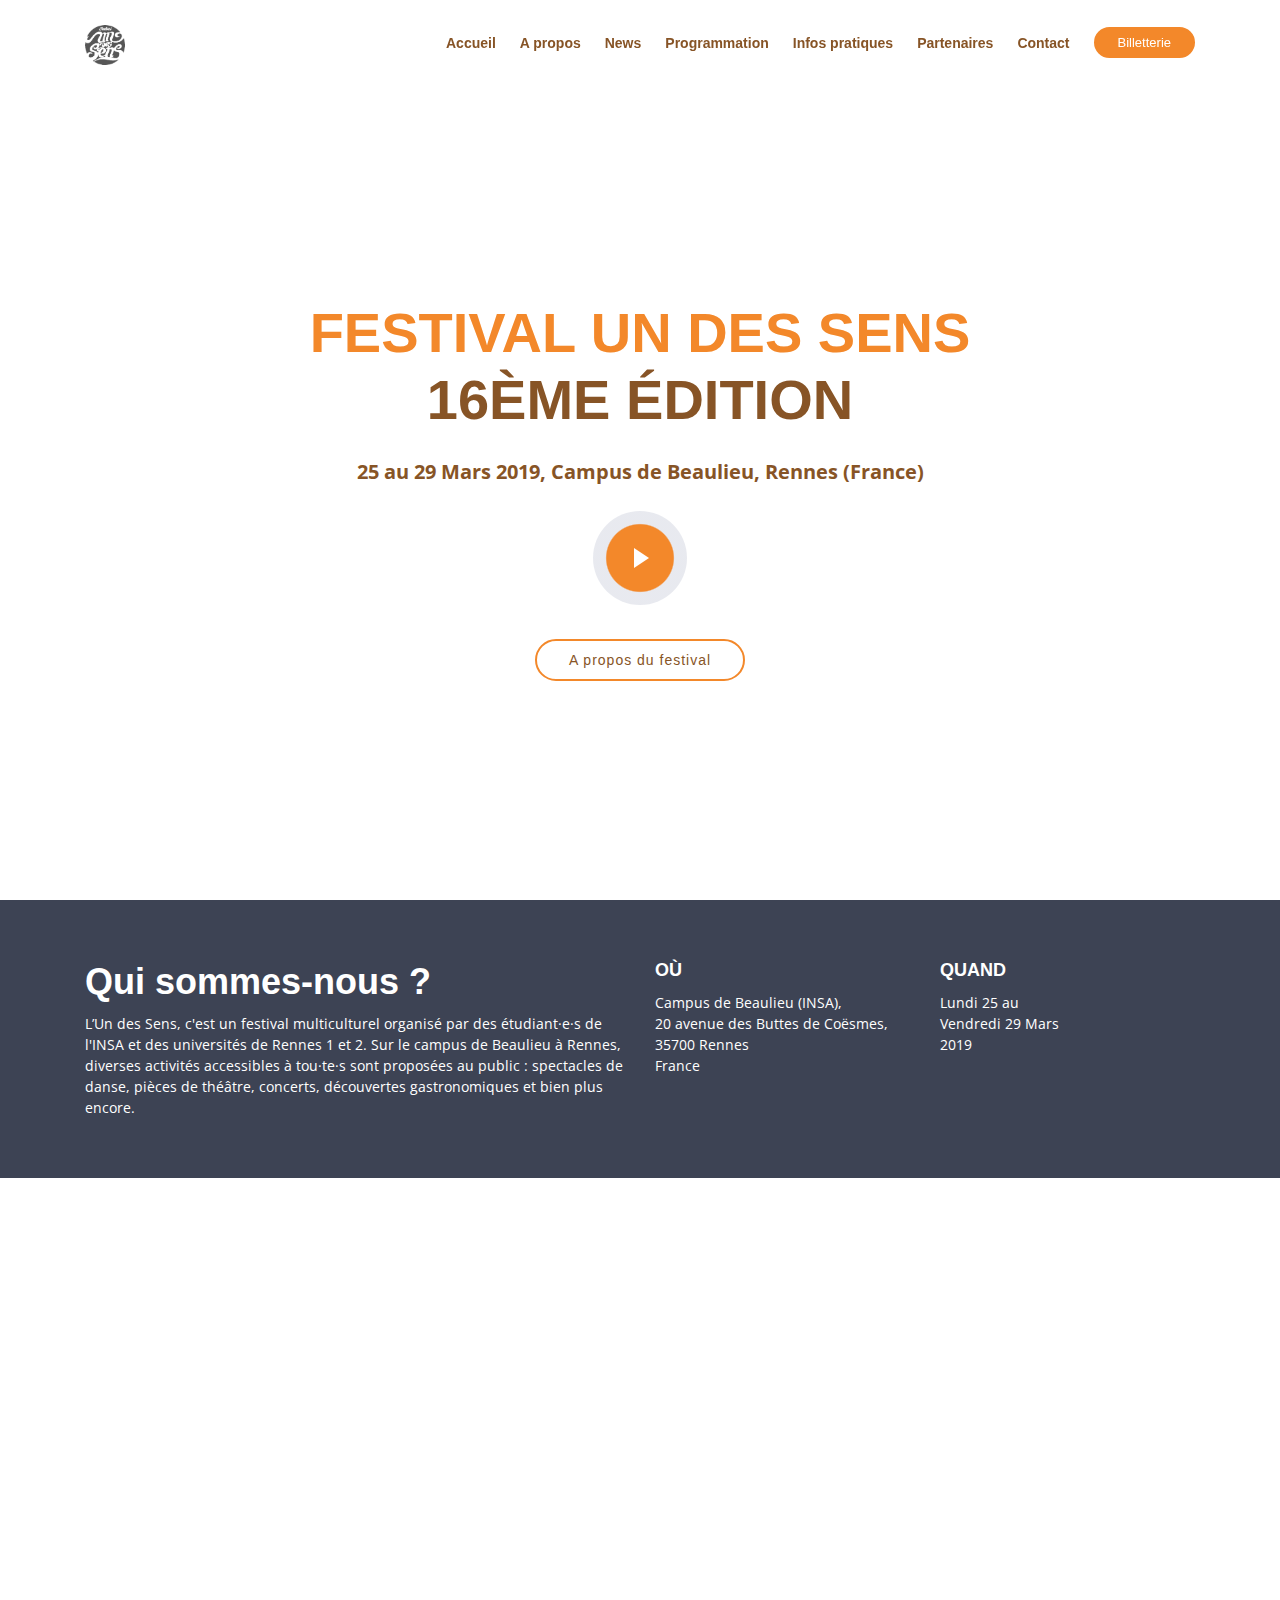
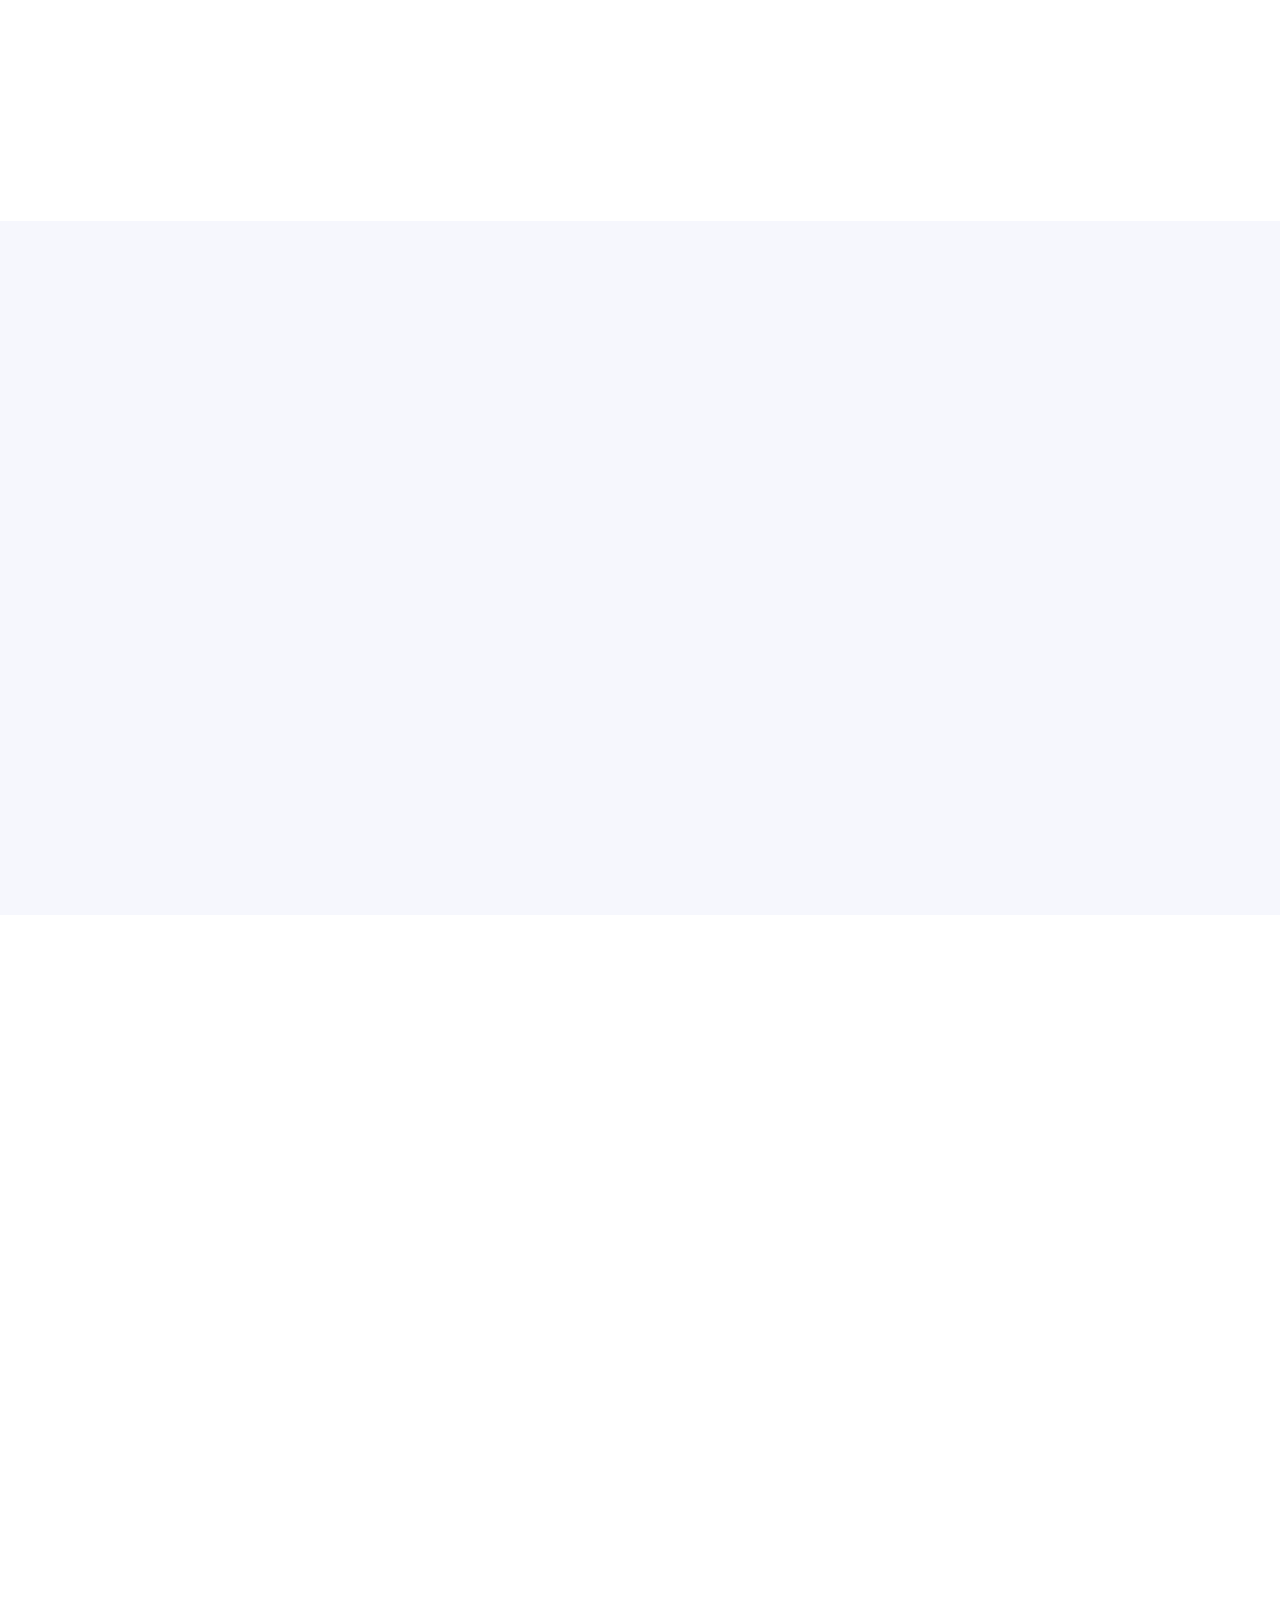
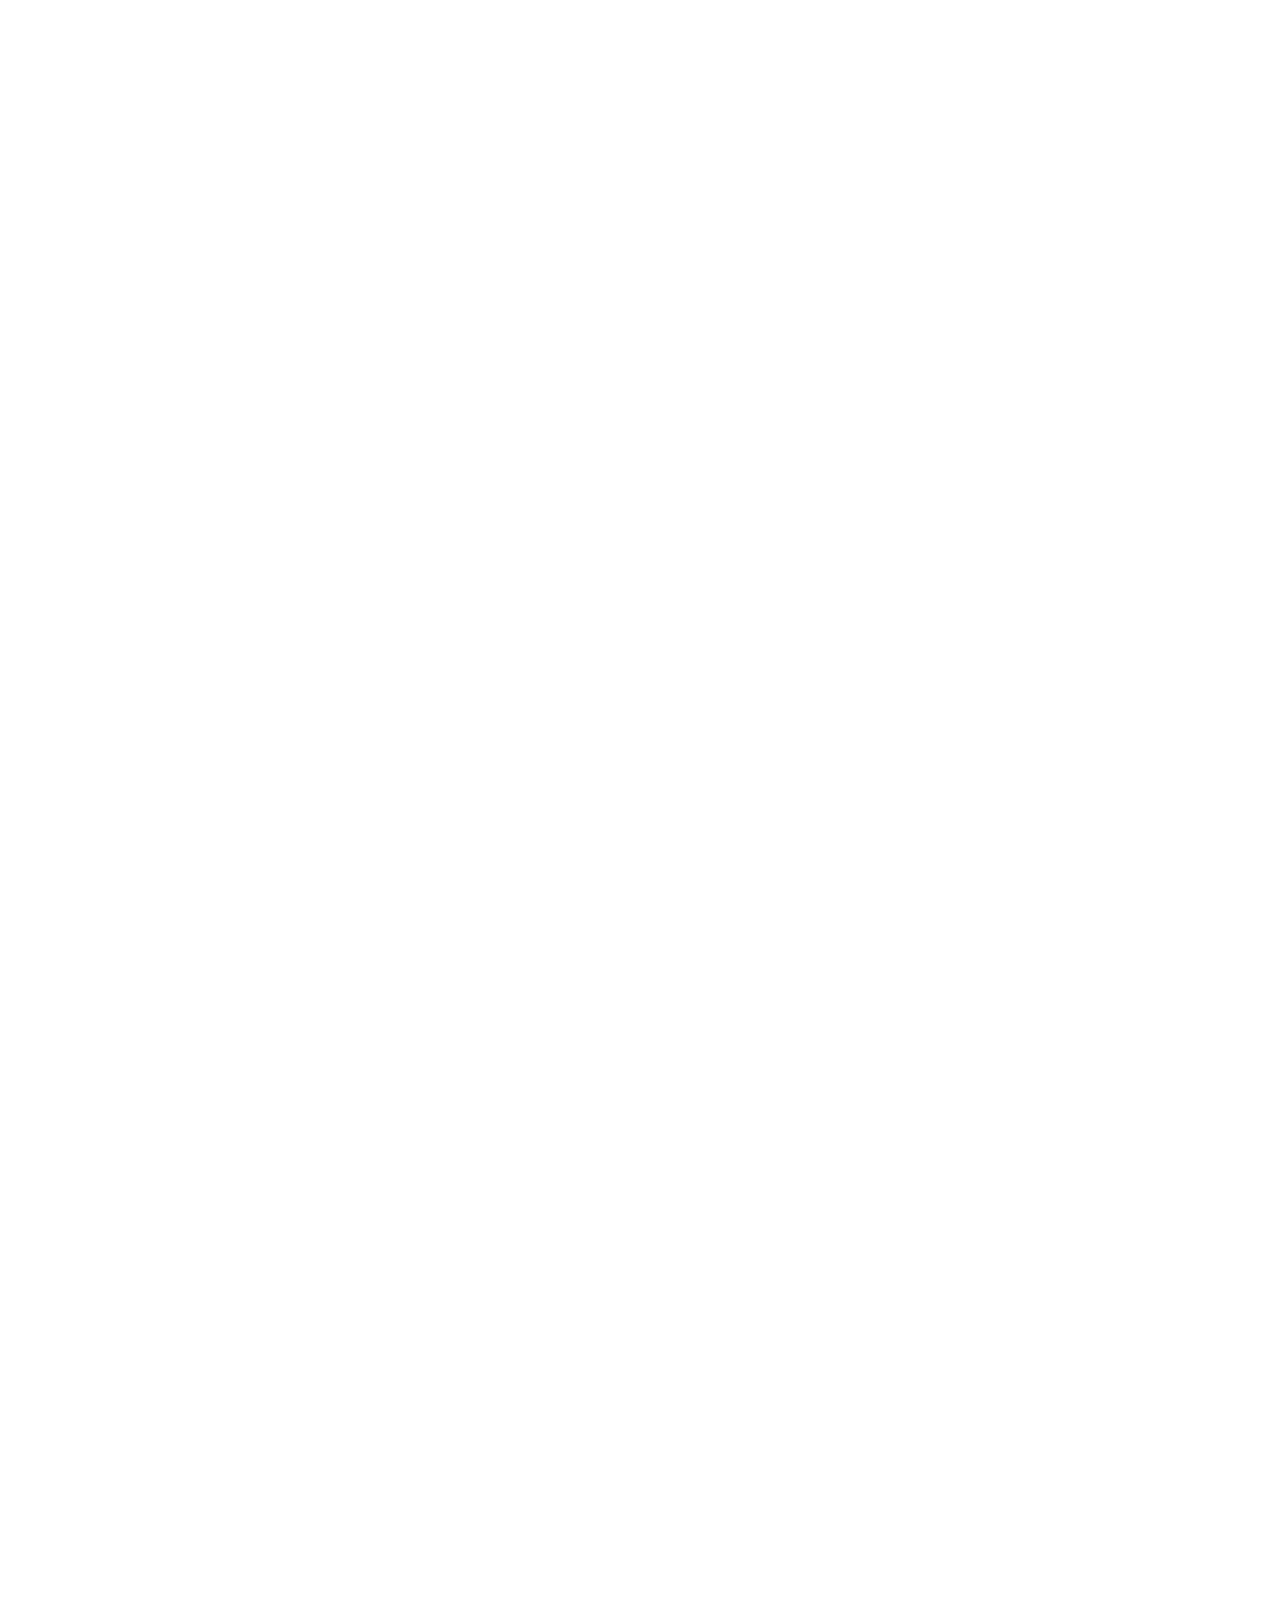
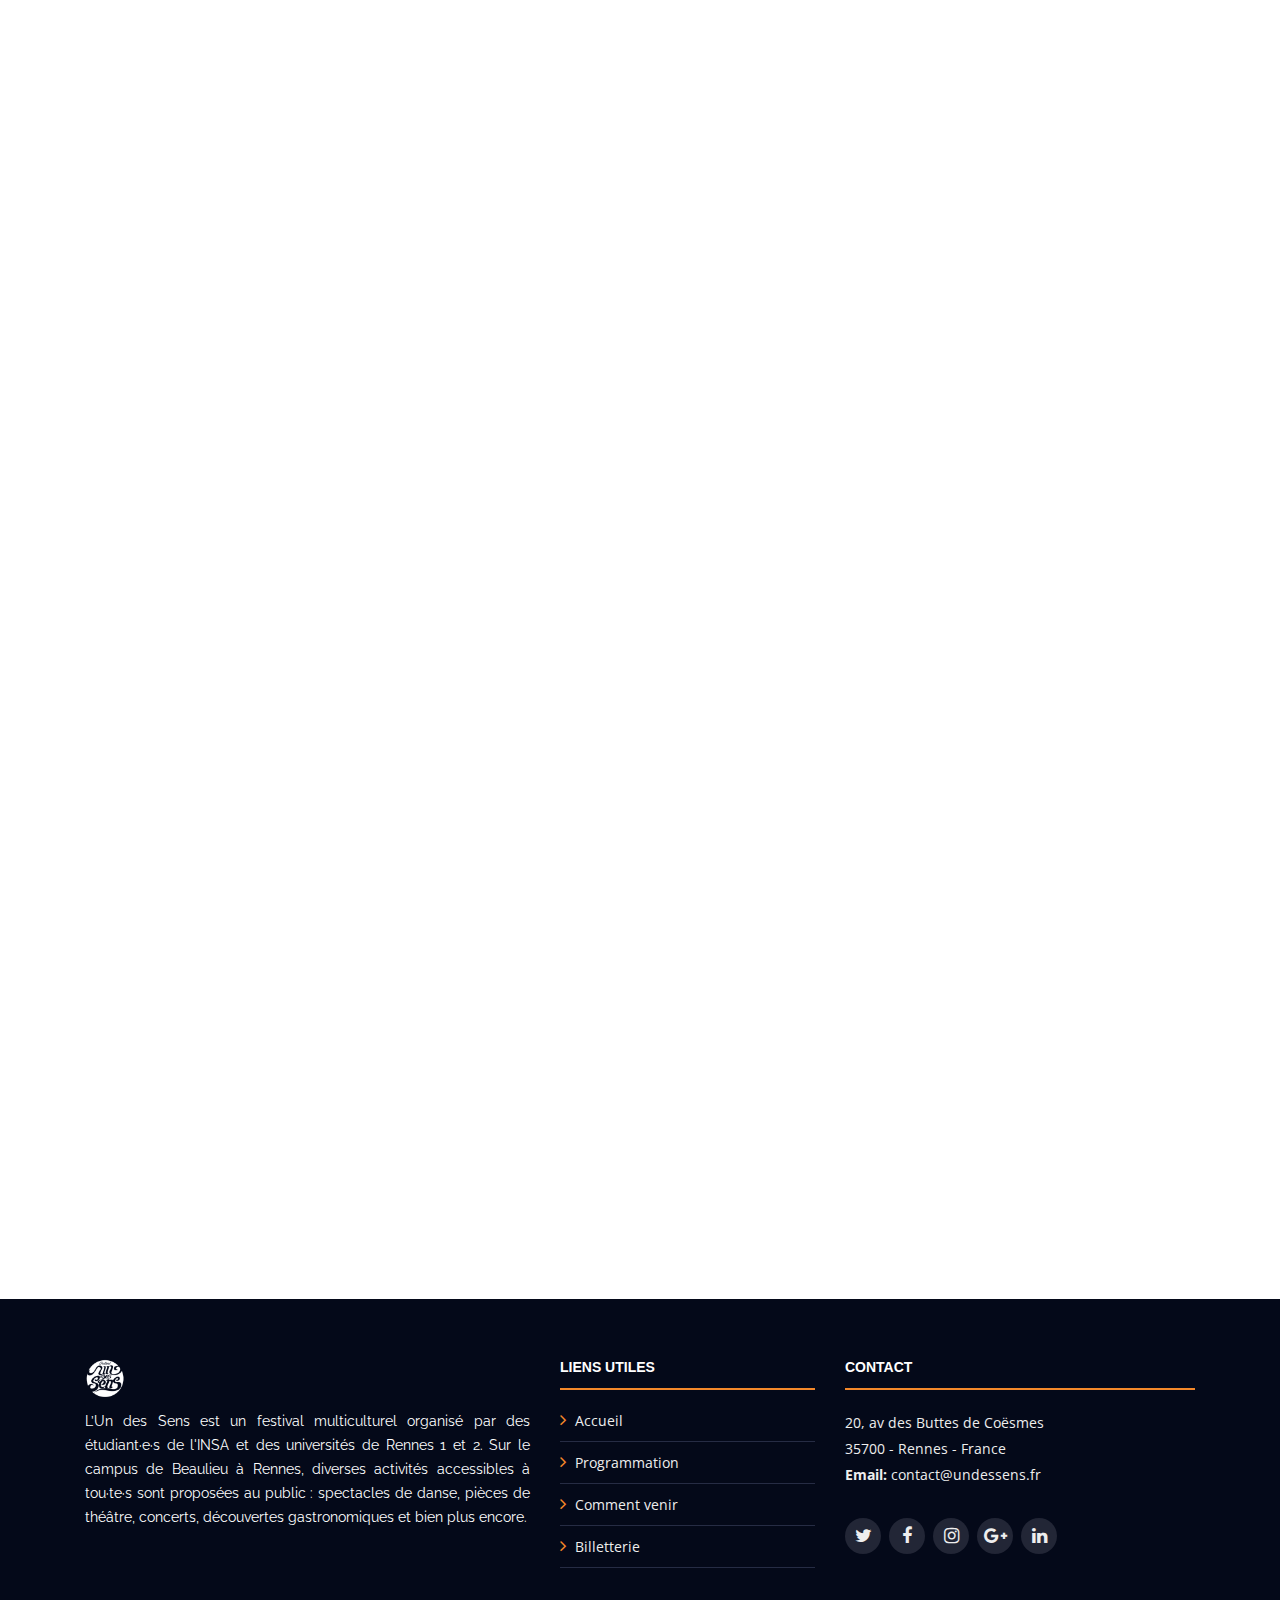
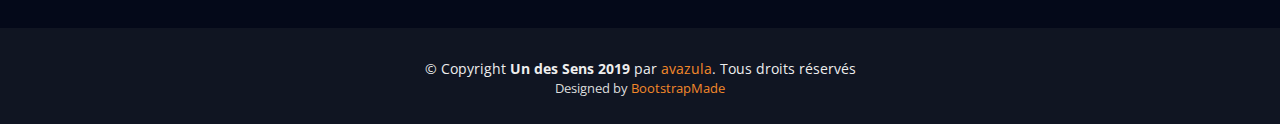
==== commit abafd3d8: "blbl" ====
--- a/index.html
+++ b/index.html
@@ -73,7 +73,7 @@
     <div class="intro-container wow fadeIn">
       <!-- <h1 class="mb-4 pb-0">Rejoignez une <br><span>expérience sensorielle</span> unique</h1> -->
       <!-- <h1 class="mb-4 pb-0">Rejoignez une <br>expérience sensorielle unique</h1> -->
-      <h1 class="mb-4 pb-0"> <span> Festival un des sens</span> <br>15ème édition</h1>
+      <h1 class="mb-4 pb-0"> <span> Festival un des sens</span> <br>16ème édition</h1>
       <p class="mb-4 pb-0">25 au 29 Mars 2019, Campus de Beaulieu, Rennes (France)</p>
       <a href="https://www.youtube.com/watch?v=Nsfs9kuiP0I&t=4s" class="venobox play-btn mb-4" data-vbtype="video"
         data-autoplay="true"></a>
--- a/css/style.css
+++ b/css/style.css
@@ -9,6 +9,7 @@
 # General
 --------------------------------------------------------------*/
 
+
 body {
   background: #fff;
   color: #2f3138;
@@ -16,7 +17,7 @@
 }
 
 a {
-  color: #f82249;
+  color: #f3882a;
   transition: 0.5s;
 }
 
@@ -39,7 +40,7 @@
 h4,
 h5,
 h6 {
-  font-family: "Raleway", sans-serif;
+  font-family: "Montserrat", sans-serif, med;
   font-weight: 400;
   margin: 0 0 20px 0;
   padding: 0;
@@ -72,7 +73,7 @@
 .back-to-top {
   position: fixed;
   display: none;
-  background: #f82249;
+  background: #f3882a;
   color: #fff;
   width: 40px;
   height: 40px;
@@ -102,20 +103,19 @@
 /* Sections Header
 --------------------------------*/
 
-.section-header,
-#speakers .learn-more {
+.section-header, #speakers .learn-more {
   margin-bottom: 60px;
   position: relative;
   padding-bottom: 20px;
 }
 
 .section-header::before {
-  content: "";
+  content: '';
   position: absolute;
   display: block;
   width: 60px;
   height: 5px;
-  background: #f82249;
+  background: #f3882a;
   bottom: 0;
   left: calc(50% - 25px);
 }
@@ -128,8 +128,7 @@
   margin-bottom: 10px;
 }
 
-.section-header p,
-#speakers .learn-more p {
+.section-header p, #speakers .learn-more p {
   text-align: center;
   padding: 0;
   margin: 0;
@@ -171,14 +170,14 @@
   margin: 0;
   padding: 6px 0;
   line-height: 1;
-  font-family: "Raleway", sans-serif;
+  font-family: "Montserrat", thin;
   font-weight: 700;
   letter-spacing: 3px;
   text-transform: uppercase;
 }
 
 #header #logo h1 span {
-  /* color: #f82249; */
+  /* color: #f3882a; */
   color: #a9cde4;
 }
 
@@ -269,8 +268,9 @@
   padding: 8px;
   text-decoration: none;
   display: inline-block;
-  color: rgba(202, 206, 221, 0.8);
-  font-family: "Raleway", sans-serif;
+  /* color: rgba(202, 206, 221, 0.8); */
+  color: #875426;
+  font-family: "Montserrat", sans-serif;
   font-weight: 600;
   font-size: 14px;
   outline: none;
@@ -292,8 +292,8 @@
   height: 2px;
   bottom: 0;
   left: 0;
-  /* background-color: #f82249; */
-  background-color: #a9cde4;
+  /* background-color: #f3882a; */
+  background-color: #f3882a;
   visibility: hidden;
   transition: all 0.3s ease-in-out 0s;
 }
@@ -307,12 +307,12 @@
 
 .nav-menu li.buy-tickets a {
   color: #fff;
-  /* background: #f82249; */
-  background: #f82249;
+  /* background: #f3882a; */
+  background: #f3882a;
   padding: 7px 22px;
   border-radius: 50px;
-  /* border: 2px solid #f82249; */
-  border: 2px solid #f82249;
+  /* border: 2px solid #f3882a; */
+  border: 2px solid #f3882a;
   transition: all ease-in-out 0.3s;
   font-weight: 500;
   margin-left: 8px;
@@ -353,7 +353,7 @@
 }
 
 .nav-menu ul li:hover > a {
-  background: #f82249;
+  background: #f3882a;
   color: #fff;
 }
 
@@ -420,7 +420,7 @@
 }
 
 #mobile-nav ul li a:hover {
-  color: #f82249;
+  color: #f3882a;
 }
 
 #mobile-nav ul li li {
@@ -437,11 +437,11 @@
 }
 
 #mobile-nav ul .menu-has-children i.fa-chevron-up {
-  color: #f82249;
+  color: #f3882a;
 }
 
 #mobile-nav ul .menu-item-active {
-  color: #f82249;
+  color: #f3882a;
 }
 
 #mobile-body-overly {
@@ -476,7 +476,7 @@
 #intro {
   width: 100%;
   height: 100vh;
-  background: url(../img/intro_bg_compressed.jpg) top center;
+  background: url(../img/background-2.png) top center;
   background-size: cover;
   overflow: hidden;
   position: relative;
@@ -484,7 +484,8 @@
 
 #intro:before {
   content: "";
-  background: rgba(6, 12, 34, 0.3);
+  /*Darkening layer on background image*/
+  /* background: rgba(6, 12, 34, 0.3); */
   position: absolute;
   bottom: 0;
   top: 0;
@@ -516,19 +517,20 @@
 }
 
 #intro h1 {
-  color: #fff;
-  font-family: "Raleway", sans-serif;
+  color: #875426;
+
+  font-family: "Montserrat", sans-serif;
   font-size: 56px;
   font-weight: 600;
   text-transform: uppercase;
 }
 
 #intro h1 span {
-  color: #f82249;
+  color: #f3882a;
 }
 
 #intro p {
-  color: #ebebeb;
+  color: #875426;
   font-weight: 700;
   font-size: 20px;
 }
@@ -536,7 +538,7 @@
 #intro .play-btn {
   width: 94px;
   height: 94px;
-  background: radial-gradient(#f82249 50%, rgba(101, 111, 150, 0.15) 52%);
+  background: radial-gradient(#f3882a 50%, rgba(101, 111, 150, 0.15) 52%);
   border-radius: 50%;
   display: block;
   position: relative;
@@ -544,7 +546,7 @@
 }
 
 #intro .play-btn::after {
-  content: "";
+  content: '';
   position: absolute;
   left: 50%;
   top: 50%;
@@ -560,7 +562,7 @@
 }
 
 #intro .play-btn:before {
-  content: "";
+  content: '';
   position: absolute;
   width: 120px;
   height: 120px;
@@ -583,13 +585,13 @@
 }
 
 #intro .play-btn:hover::after {
-  border-left: 15px solid #f82249;
+  border-left: 15px solid #f3882a;
   -webkit-transform: scale(20);
   transform: scale(20);
 }
 
 #intro .play-btn:hover::before {
-  content: "";
+  content: '';
   position: absolute;
   left: 50%;
   top: 50%;
@@ -600,16 +602,15 @@
   border: none;
   border-top: 10px solid transparent;
   border-bottom: 10px solid transparent;
-  border-left: 15px solid #fff;
+  border-left: 15px solid #875426;
   z-index: 200;
   -webkit-animation: none;
   animation: none;
   border-radius: 0;
 }
 
-#intro .about-btn,
-#speakers .about-btn {
-  font-family: "Raleway", sans-serif;
+#intro .about-btn, #speakers .about-btn {
+  font-family: "Montserrat", sans-serif;
   font-weight: 500;
   font-size: 14px;
   letter-spacing: 1px;
@@ -619,19 +620,18 @@
   transition: 0.5s;
   line-height: 1;
   margin: 10px;
-  color: #fff;
+  color: #875426;
   -webkit-animation-delay: 0.8s;
   animation-delay: 0.8s;
-  border: 2px solid #f82249;
+  border: 2px solid #f3882a;
 }
 
 #speakers .about-btn {
-  color: #f82249;
-}
-
-#intro .about-btn:hover,
-#speakers .about-btn:hover {
-  background: #f82249;
+  color: #f3882a;
+}
+
+#intro .about-btn:hover, #speakers .about-btn:hover {
+  background: #f3882a;
   color: #fff;
 }
 
@@ -719,6 +719,7 @@
   font-weight: 500;
   /* color: #9195a2; */
   color: #717582;
+
 }
 
 #speakers {
@@ -765,7 +766,7 @@
 }
 
 #speakers .speaker .details a:hover {
-  color: #f82249;
+  color: #f3882a;
 }
 
 #speakers .speaker:hover .details {
@@ -800,7 +801,7 @@
 }
 
 #speakers-details .details .social a:hover {
-  background: #f82249;
+  background: #f3882a;
   color: #fff;
 }
 
@@ -845,7 +846,7 @@
 }
 
 #schedule .nav-tabs a.active {
-  background-color: #f82249;
+  background-color: #f3882a;
   color: #fff;
 }
 
@@ -857,7 +858,7 @@
 }
 
 #schedule .tab-pane {
-  transition: ease-in-out 0.2s;
+  transition: ease-in-out .2s;
 }
 
 #schedule .schedule-item {
@@ -1018,7 +1019,7 @@
 }
 
 #hotels a:hover {
-  color: #f82249;
+  color: #f3882a;
 }
 
 #hotels .stars {
@@ -1068,7 +1069,7 @@
 }
 
 #gallery .owl-dot.active {
-  background-color: #f82249;
+  background-color: #f3882a;
 }
 
 #gallery .gallery-carousel .owl-stage-outer {
@@ -1076,7 +1077,7 @@
 }
 
 #gallery .gallery-carousel .center {
-  border: 6px solid #f82249;
+  border: 6px solid #f3882a;
   margin: -10px;
   box-sizing: content-box;
   padding: 4px;
@@ -1114,8 +1115,6 @@
   overflow: hidden;
   background: rgba(255, 255, 255, 0.5);
   height: 160px;
-  font-size: 2em;
-  text-align: center;
 }
 
 #sponsors .sponsor-logo:hover img {
@@ -1148,7 +1147,7 @@
   padding: 18px 0;
   display: block;
   position: relative;
-  font-family: "Raleway", sans-serif;
+  font-family: "Montserrat", sans-serif;
   font-size: 16px;
   line-height: 24px;
   font-weight: 600;
@@ -1167,7 +1166,7 @@
 }
 
 #faq #faq-list a.collapse {
-  color: #f82249;
+  color: #f3882a;
 }
 
 #faq #faq-list a.collapsed {
@@ -1220,7 +1219,7 @@
   border: 0;
   padding: 9px 25px;
   cursor: pointer;
-  background: #f82249;
+  background: #f3882a;
   color: #fff;
   transition: all 0.3s ease;
   outline: none;
@@ -1229,7 +1228,7 @@
 }
 
 #subscribe button:hover {
-  background: #e0072f;
+  background: #f3882a;
 }
 
 /*--------------------------------------------------------------
@@ -1238,13 +1237,15 @@
 
 #buy-tickets {
   padding: 60px 0;
+
 }
 
 #buy-tickets .card {
   border: none;
   border-radius: 5px;
-  transition: all 0.3s ease-in-out;
+  transition: all  0.3s ease-in-out;
   box-shadow: 0 10px 25px 0 rgba(6, 12, 34, 0.1);
+
 }
 
 #buy-tickets .card:hover {
@@ -1269,6 +1270,7 @@
 
 #buy-tickets .card ul li {
   margin-bottom: 20px;
+
 }
 
 #buy-tickets .card .text-muted {
@@ -1280,13 +1282,13 @@
   border-radius: 50px;
   padding: 10px 40px;
   transition: all 0.2s;
-  background-color: #f82249;
+  background-color: #f3882a;
   border: 0;
   color: #fff;
 }
 
 #buy-tickets .card .btn:hover {
-  background-color: #e0072f;
+  background-color: #f3882a;
 }
 
 #buy-tickets #buy-ticket-modal input,
@@ -1299,13 +1301,13 @@
   border-radius: 50px;
   padding: 10px 40px;
   transition: all 0.2s;
-  background-color: #f82249;
+  background-color: #f3882a;
   border: 0;
   color: #fff;
 }
 
 #buy-tickets #buy-ticket-modal .btn:hover {
-  background-color: #e0072f;
+  background-color: #f3882a;
 }
 
 #buy-tickets #tickets-details {
@@ -1316,6 +1318,7 @@
   font-weight: 500;
   /* color: #9195a2; */
   color: #717582;
+
 }
 /*--------------------------------------------------------------
 # Contact Section
@@ -1334,7 +1337,7 @@
   font-size: 48px;
   display: inline-block;
   margin-bottom: 10px;
-  color: #f82249;
+  color: #f3882a;
 }
 
 #contact .contact-info address,
@@ -1356,7 +1359,7 @@
 }
 
 #contact .contact-info a:hover {
-  color: #f82249;
+  color: #f3882a;
 }
 
 #contact .contact-address,
@@ -1366,8 +1369,8 @@
 }
 
 #contact .form #sendmessage {
-  color: #f82249;
-  border: 1px solid #f82249;
+  color: #f3882a;
+  border: 1px solid #f3882a;
   display: none;
   text-align: center;
   padding: 15px;
@@ -1408,7 +1411,7 @@
 }
 
 #contact .form button[type="submit"] {
-  background: #f82249;
+  background: #f3882a;
   border: 0;
   padding: 10px 40px;
   color: #fff;
@@ -1480,7 +1483,7 @@
 }
 
 #footer .footer-top .social-links a:hover {
-  background: #f82249;
+  background: #f3882a;
   color: #fff;
 }
 
@@ -1491,7 +1494,7 @@
   text-transform: uppercase;
   position: relative;
   padding-bottom: 12px;
-  border-bottom: 2px solid #f82249;
+  border-bottom: 2px solid #f3882a;
 }
 
 #footer .footer-top .footer-links {
@@ -1506,7 +1509,7 @@
 
 #footer .footer-top .footer-links ul i {
   padding-right: 5px;
-  color: #f82249;
+  color: #f3882a;
   font-size: 18px;
 }
 
@@ -1524,7 +1527,7 @@
 }
 
 #footer .footer-top .footer-links ul a:hover {
-  color: #f82249;
+  color: #f3882a;
 }
 
 #footer .footer-top .footer-contact {
@@ -1546,7 +1549,7 @@
 }
 
 #footer .footer-top .footer-newsletter input[type="submit"] {
-  background: #f82249;
+  background: #f3882a;
   border: 0;
   width: 35%;
   padding: 6px 0;
@@ -1693,4 +1696,4 @@
   #subscribe button {
     margin-top: 10px;
   }
-}
+}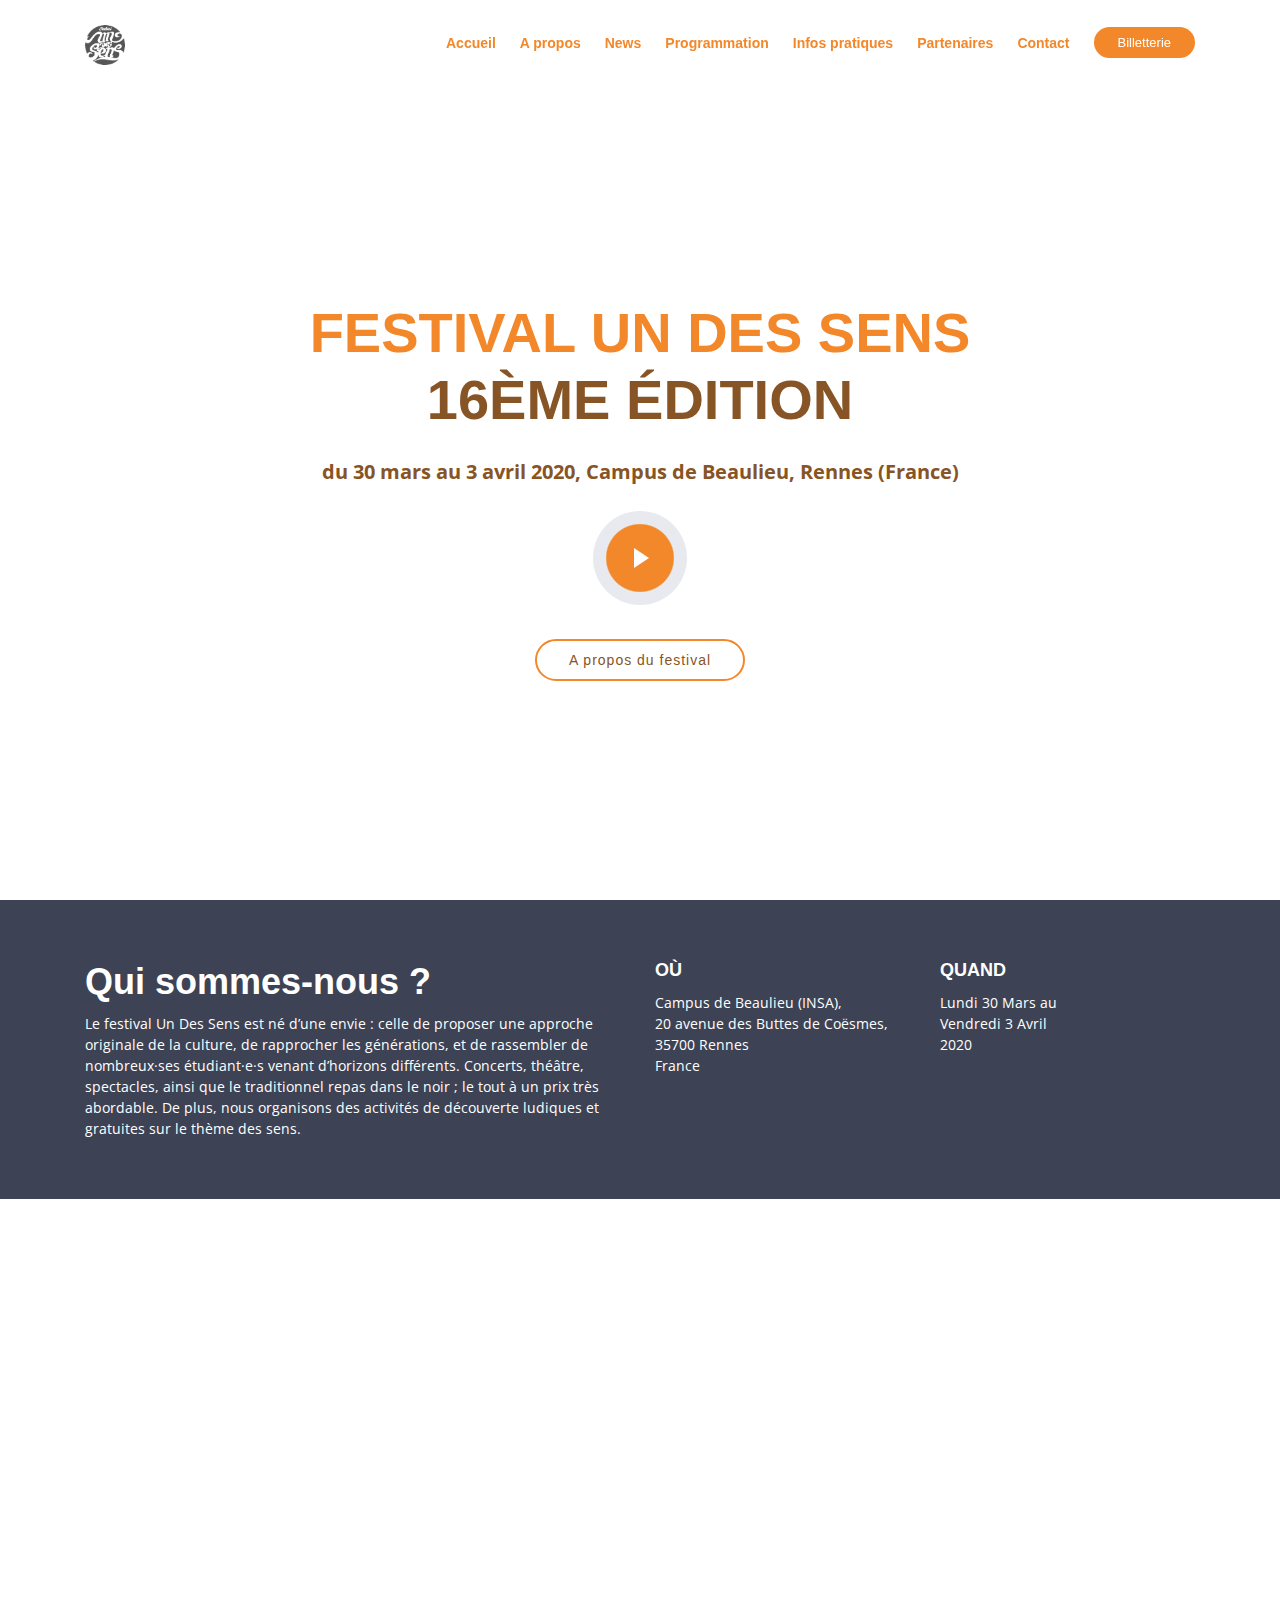
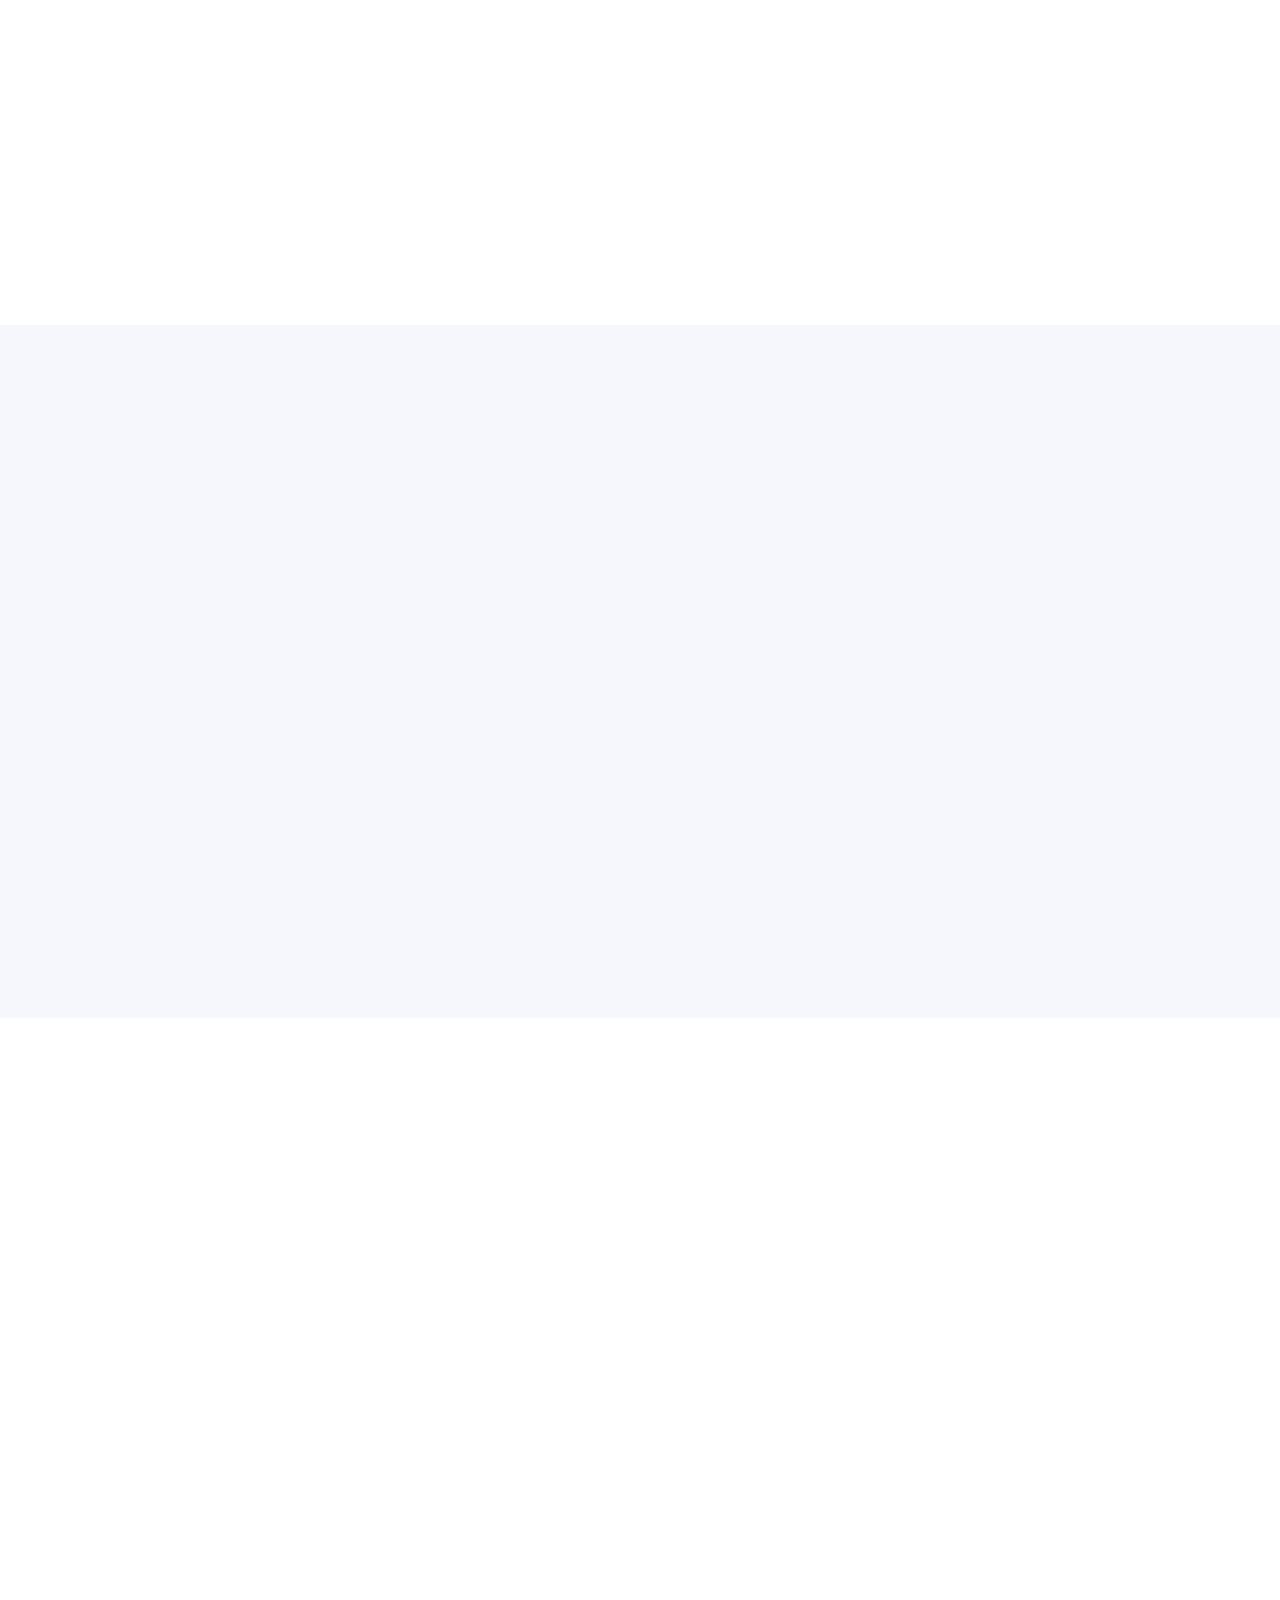
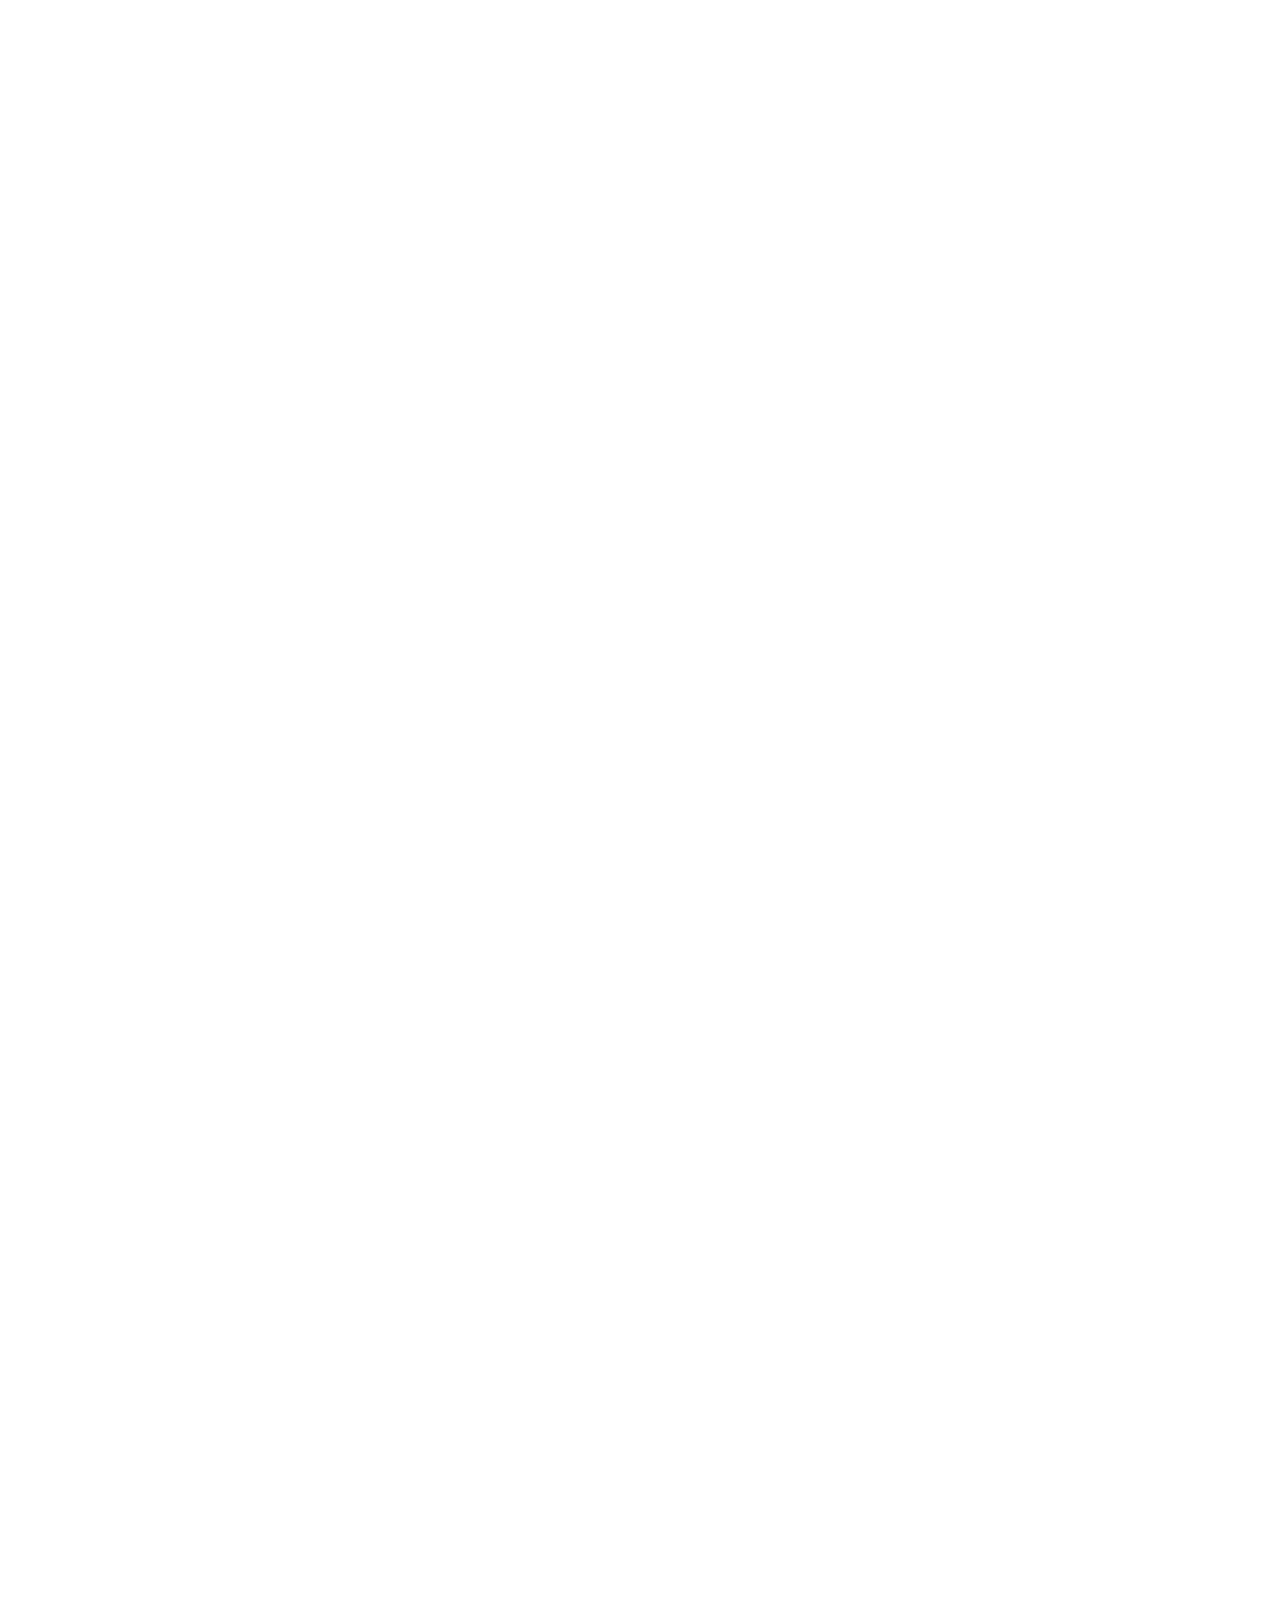
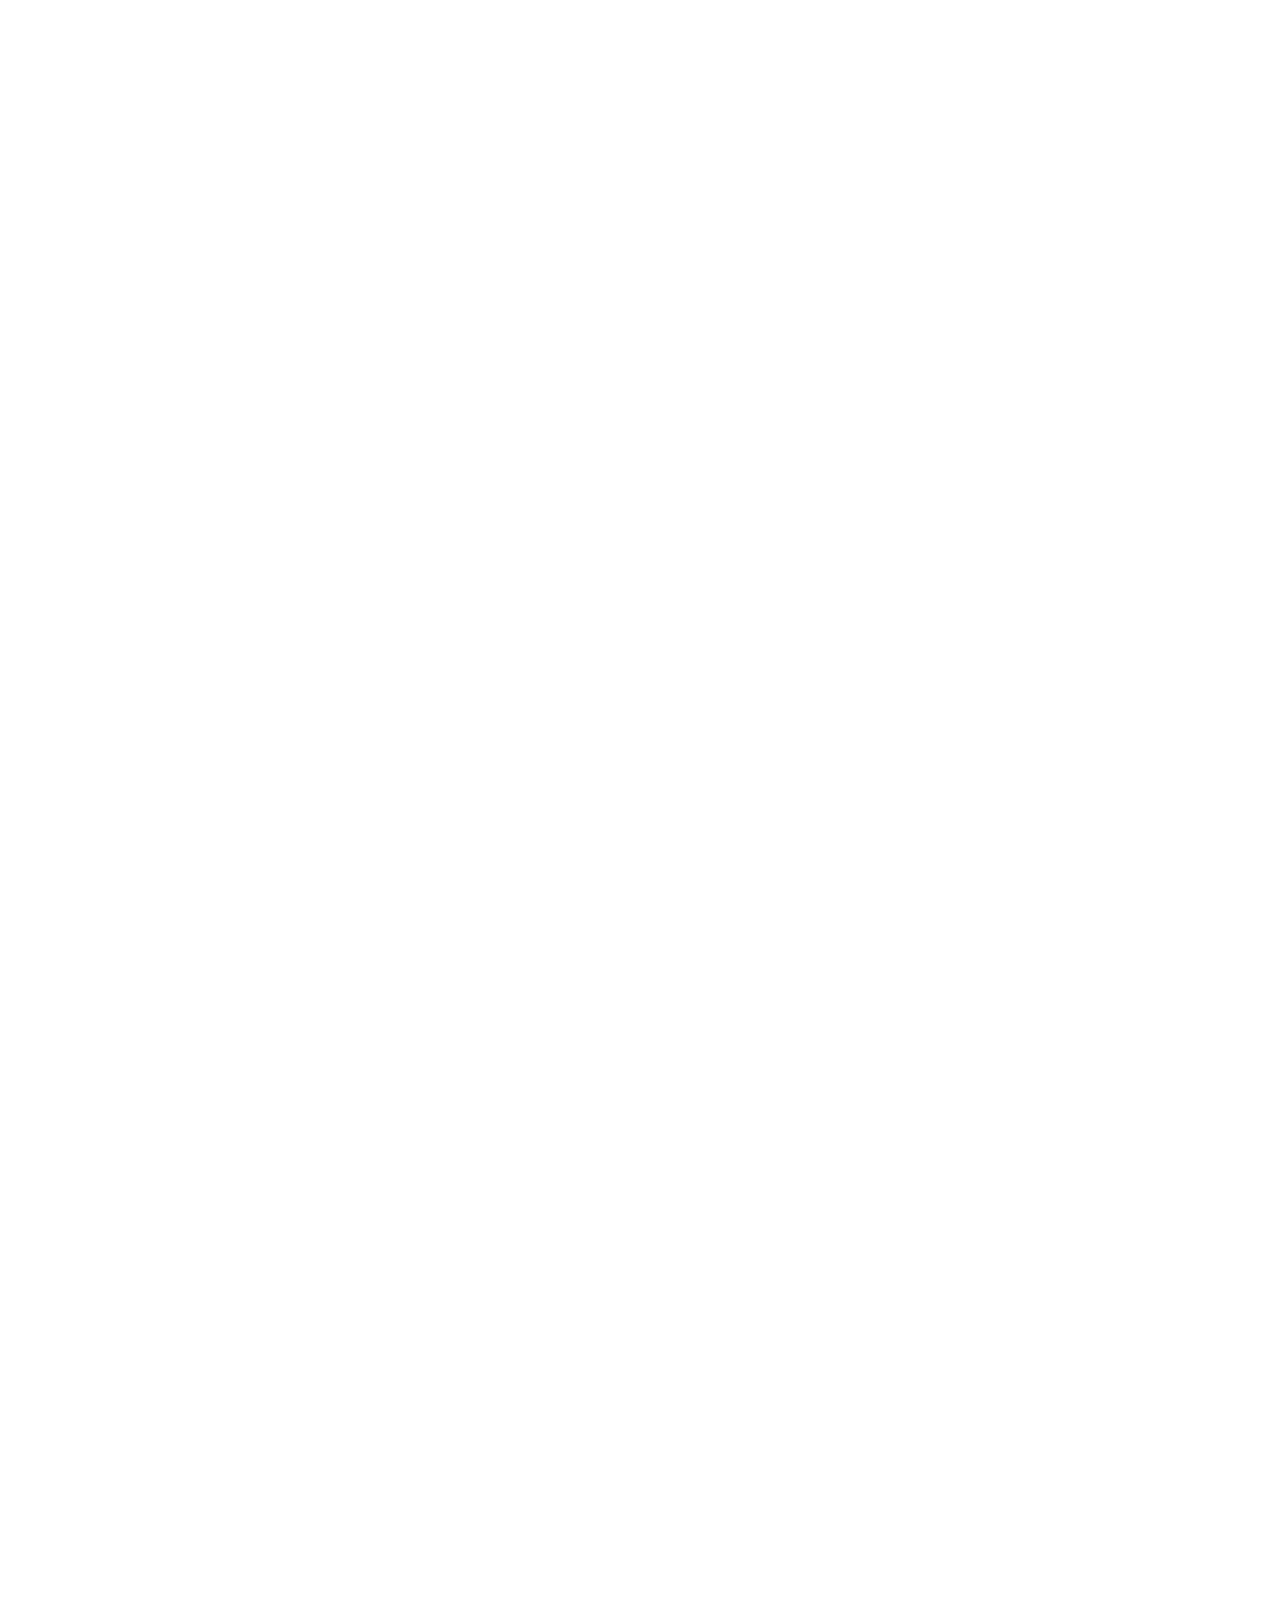
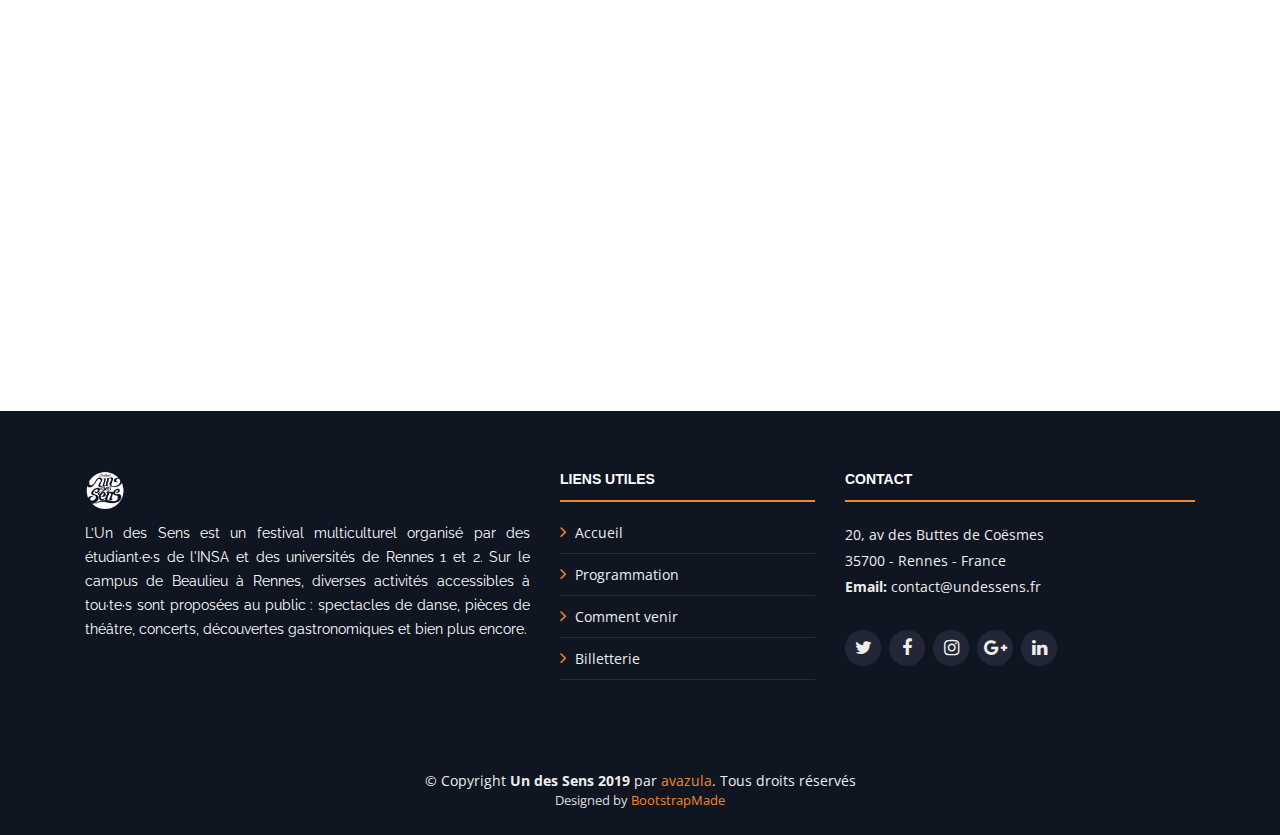
==== commit 2cf081c2: "before logos" ====
--- a/index.html
+++ b/index.html
@@ -74,7 +74,7 @@
       <!-- <h1 class="mb-4 pb-0">Rejoignez une <br><span>expérience sensorielle</span> unique</h1> -->
       <!-- <h1 class="mb-4 pb-0">Rejoignez une <br>expérience sensorielle unique</h1> -->
       <h1 class="mb-4 pb-0"> <span> Festival un des sens</span> <br>16ème édition</h1>
-      <p class="mb-4 pb-0">25 au 29 Mars 2019, Campus de Beaulieu, Rennes (France)</p>
+      <p class="mb-4 pb-0">du 30 mars au 3 avril 2020, Campus de Beaulieu, Rennes (France)</p>
       <a href="https://www.youtube.com/watch?v=Nsfs9kuiP0I&t=4s" class="venobox play-btn mb-4" data-vbtype="video"
         data-autoplay="true"></a>
       <a href="#about" class="about-btn scrollto">A propos du festival</a>
@@ -91,12 +91,12 @@
         <div class="row">
           <div class="col-lg-6">
             <h2>Qui sommes-nous ?</h2>
-            <p>L’Un des Sens, c'est un festival multiculturel organisé par des étudiant·e·s de l'INSA et des universités
-              de
-              Rennes 1 et 2.
-              Sur le campus de Beaulieu à Rennes, diverses activités accessibles à tou·te·s sont proposées
-              au public :
-              spectacles de danse, pièces de théâtre, concerts, découvertes gastronomiques et bien plus encore. </p>
+            <p>Le festival Un Des Sens est né d’une envie : celle de proposer une approche
+              originale de la culture, de rapprocher les générations, et de rassembler de
+              nombreux·ses étudiant·e·s venant d’horizons différents. Concerts, théâtre, spectacles,
+              ainsi que le traditionnel repas dans le noir ; le tout à un prix très abordable. De
+              plus, nous organisons des activités de découverte ludiques et gratuites sur le
+              thème des sens. </p>
           </div>
           <div class="col-lg-3">
             <h3>Où</h3>
@@ -108,7 +108,7 @@
           </div>
           <div class="col-lg-3">
             <h3>Quand</h3>
-            <p>Lundi 25 au <br>Vendredi 29 Mars <br> 2019</p>
+            <p>Lundi 30 Mars au <br>Vendredi 3 Avril <br> 2020</p>
           </div>
         </div>
       </div>
@@ -125,19 +125,12 @@
         </div>
 
         <div class="row">
-          <div class="col-lg-4 col-md-6">
+          <!-- <div class="col-lg-4 col-md-6">
             <div class="speaker">
               <img src="img/speakers/phil2.jpg" alt="Photo de Phillusioniste" class="img-fluid">
               <div class="details">
                 <h3><a href="speaker-details.html#festival-begin">L'Un des Sens 2019 c'est parti !</a></h3>
                 <p>RDV dès lundi à l'INSA !</p>
-                <!-- <div class="social">
-                                      <a href=""><i class="fa fa-twitter"></i></a>
-                                      <a href=""><i class="fa fa-facebook"></i></a>
-                                      <a href=""><i class="fa fa-google-plus"></i></a>
-                                      <a href=""><i class="fa fa-linkedin"></i></a>
-                                    </div> -->
-              </div>
             </div>
           </div>
           <div class="col-lg-4 col-md-6">
@@ -147,6 +140,15 @@
               <div class="details">
                 <h3><a href="speaker-details.html#prog-teaser">Révélation de la prog</a></h3>
                 <p>On vous dit tout !</p>
+              </div>
+            </div>
+          </div> -->
+          <div class="col-lg col-md-6">
+            <div class="speaker">
+              <img src="img/speakers/nd4j-1080.jpg" alt="Photo annonçant la ND4J du 12 Mars" class="img-fluid">
+              <div class="details">
+                <h3><a href="speaker-details.html#nuit-des-sens">Bientôt la ND4J</a></h3>
+                <p>Rejoignez-nous au Blizz le 12 Mars !</p>
                 <!-- <div class="social">
                   <a href=""><i class="fa fa-twitter"></i></a>
                   <a href=""><i class="fa fa-facebook"></i></a>
@@ -156,20 +158,20 @@
               </div>
             </div>
           </div>
-          <div class="col-lg-4 col-md-6">
-            <div class="speaker">
-              <img src="img/speakers/nd4j-1080.jpg" alt="Photo annonçant la ND4J du 28 Février" class="img-fluid">
-              <div class="details">
-                <h3><a href="speaker-details.html#nuit-des-sens">Bientôt la ND4J</a></h3>
-                <p>Rejoignez-nous au Blizz le 28 Février !</p>
-                <!-- <div class="social">
-                  <a href=""><i class="fa fa-twitter"></i></a>
-                  <a href=""><i class="fa fa-facebook"></i></a>
-                  <a href=""><i class="fa fa-google-plus"></i></a>
-                  <a href=""><i class="fa fa-linkedin"></i></a>
-                </div> -->
-              </div>
-            </div>
+          <div class="col-lg col-md-6">
+              <div class="speaker">
+                <img src="img/speakers/equipe-2.png" alt="Photo de l'équipe organisation de l'édition 2020 du festival" class="img-fluid">
+                <div class="details">
+                  <h3><a href="speaker-details.html#history">Un peu d'histoire</a></h3>
+                  <p>Curieux à propos des origines du festival ? On vous dit tout !</p>
+                  <!-- <div class="social">
+                    <a href=""><i class="fa fa-twitter"></i></a>
+                    <a href=""><i class="fa fa-facebook"></i></a>
+                    <a href=""><i class="fa fa-google-plus"></i></a>
+                    <a href=""><i class="fa fa-linkedin"></i></a>
+                  </div> -->
+                </div>
+              </div>
           </div>
           <!-- <div class="col-lg-4 col-md-6">
             <div class="speaker">
@@ -178,25 +180,16 @@
               <div class="details">
                 <h3><a href="speaker-details.html#history">Un peu d'histoire</a></h3>
                 <p>Le festival a 15 ans cette année !</p>
-                <!-- <div class="social">
-                  <a href=""><i class="fa fa-twitter"></i></a>
-                  <a href=""><i class="fa fa-facebook"></i></a>
-                  <a href=""><i class="fa fa-google-plus"></i></a>
-                  <a href=""><i class="fa fa-linkedin"></i></a>
-                </div> -->
         </div>
       </div>
       </div>
       </div> -->
-
+      </div>
       <div class="learn-more">
-        <p>
-          <a href="speaker-details.html" class="about-btn scrollto">Voir toutes les news</a>
-        </p>
-      </div>
-
-      </div>
-
+          <p>
+            <a href="speaker-details.html" class="about-btn scrollto">Voir toutes les news</a>
+          </p>
+      </div>
     </section>
 
     <!--==========================
@@ -299,10 +292,10 @@
                 <div class="speaker">
                   <img src="img/gallery/bikesnrabbits.jpeg" alt="Soirée spectacle du festival">
                 </div>
-                <h4>Soirée Spectacle <span>Le Diapason, campus de Beaulieu</span></h4>
-                <p>Au programme cette année, un spectacle de cirque contemporain proposé par
-                  la Cie <strong>Bikes & Rabbits</strong>. Ca s'appelle "These books are made
-                  for walking", et ça promet d'être fantastique !
+                <p>Le groupe nazairien <strong>Black Sun</strong> et le dessinateur <strong>Samohtitch</strong>
+                  s'associent pour vous proposer la BD-concert "Une fabuleuse Histoire de Butch Marvin". Cette soirée
+                  est l'occasion pour le public de s'inviter dans la peau de Butch Marvin, détective privé caractériel
+                  et un brin déjanté.
                 </p>
               </div>
             </div>
@@ -319,29 +312,42 @@
             <div class="row schedule-item">
               <div class="col-md-10">
                 <div class="speaker">
-                  <img src="img/speakers/carbon-killer.jpg" alt="Image illustratrice du groupe Carbon Killer">
-                </div>
-                <h4>Carbon Killer</h4>
-                <p>Concept band unique de la scène
-                  Synthwave, le groupe bordelais
-                  viendra nous faire vibrer au son de
-                  premier album, sorti en mars 2018.
-
-                  Sa musique énergique et sa scénographie
-                  lumineuse peuplée de néons promettent un spectacle électrique.</p>
+                  <img src="img/speakers/gredin.jpg" alt="Image illustratrice de l'artiste Gredin">
+                </div>
+                <h4>Gredin</h4>
+                <p>Talent émergent de la scène rennaise, Gredin compose
+                    une musique parfaitement équilibrée d’inspiration funk et disco avec de
+                    fortes colorations house et techno, additionnant ainsi le groove de chaque
+                    style. Il réconcilie les années 70 avec la musique électro. Les mélodies sont
+                    cadencées et entrainantes. Seul sur scène, il sait associer les sonorités
+                    inattendues et nous livre une musique étrangement familière. Il est difficile
+                    de s'empêcher de danser sur ces rythmes vieux d’un demi-siècle mais qui
+                    paraissent plus actuels que jamais. Un véritable hymne au funk.
+                </p>
               </div>
             </div>
             <div class="row schedule-item">
               <div class="col-md-10">
                 <div class="speaker">
-                  <img src="img/speakers/rendez-vous.jpg" alt="Image illustratrice du groupe Rendez-vous">
-                </div>
-                <h4>Rendez-vous</h4>
-                <p>Le quintuor post-punk s'invite sur la scène du Foyer pour nous faire entrer en transe avec leurs
-                  morceaux
-                  "violents et romantiques", comme ils aiment les appeler. On les attend avec impatience pour nous
-                  livrer un
-                  exemplaire de ce style anglais si particulier.
+                  <img src="img/speakers/dogs.jpg" alt="Image illustratrice du groupe Dudes of Groove Society">
+                </div>
+                <h4>Dudes of Groove Society</h4>
+                <p>Les Dudes, c’est les survivants d’une
+                    culture archaïque, élevés aux
+                    comics et aux bornes arcades en
+                    quête de l’effet domino qui
+                    arrachera leur cul du canapé. Les
+                    dés sont jetés, pour eux ce sera la
+                    musique ! Et pas n’importe laquelle...
+                    Leur coeur est brûlant, les gars ont
+                    besoin d’action, ils adoptent la new
+                    funk music ! Section rythmique,
+                    chanteur hip hop soul, cuivres,
+                    samples...
+                    
+                    La recette existe, mais les gars donnent le ton, pas de ligne à suivre, ils feront
+                    ce qu’ils veulent. Les sonorités sont fraîches et électriques, le groove est
+                    organique, inimitable et alimente la fureur du live.
 
                 </p>
               </div>
@@ -349,15 +355,20 @@
             <div class="row schedule-item">
               <div class="col-md-10">
                 <div class="speaker">
-                  <img src="img/speakers/iphaze.jpg" alt="Image illustratrice du groupe Iphaze">
-                </div>
-                <h4>Iphaze</h4>
-                <p>Le duo toulousain débarque avec ses machines, ses lumières et ses vidéos synchronisées pour
-                  nous livrer un incroyable
-                  spectacle inspiré par des thèmes sociétaux engagés. Après 500 dates, 5 albums studio, un album live
-                  et de multiples
-                  tournées à travers le monde, Iphaze arrive en Bretagne pour nous faire réfléchir et danser sur des
-                  morceaux à 100 à l'heure.
+                  <img src="img/speakers/scratchophone.jpg" alt="Image illustratrice du groupe the Scratchophone Orchestra">
+                </div>
+                <h4>The Scratchophone Orchestra</h4>
+                <p>Un groupe qui tient en une équation simple :
+                    Des mélodies taillées dans la matière brute du swing des années 30 qui
+                    croisent les influences très actuelles irriguant le mouvement électro-swing.
+                    Des beats rejouant dans ce siècle-ci les rythmiques les plus dansantes du
+                    précédent
+                    Des compositions aux productions soignées structurées autour du chant
+                    l’énergie d’un quartet qui électrise de façon systématique la piste de danse.
+                    Mixant samples et sonorités
+                    vintages dans un format plus contemporain aux accents Hip-Hop et House,
+                    le groupe a tout particulièrement soigné l’équilibre entre musique
+                    instrumentale et production électronique.
                 </p>
               </div>
             </div>
@@ -434,7 +445,7 @@
 
         <div class="section-header">
           <h2>Billetterie</h2>
-          <p>Si l'événement qui vous intéresse n'apparaît pas ci-desous, c'est que l'entrée est libre et gratuite</p>
+          <!-- <p>Si l'événement qui vous intéresse n'apparaît pas ci-desous, c'est que l'entrée est libre et gratuite</p> -->
         </div>
 
         <p id="speakers-details">La billetterie sera là très bientôt ! Suivez-nous sur les
@@ -490,7 +501,7 @@
       <!--==========================
       F.A.Q Section
     ============================-->
-      <!-- <section id="faq" class="wow fadeInUp">
+      <section id="faq" class="wow fadeInUp">
 
       <div class="container">
 
@@ -513,10 +524,10 @@
               </li>
 
               <li>
-                <a data-toggle="collapse" href="#faq2" class="collapsed">La sortie est-elle définitive ? <i class="fa fa-minus-circle"></i></a>
+                <a data-toggle="collapse" href="#faq2" class="collapsed">Les sorties sont-elles définitives ? <i class="fa fa-minus-circle"></i></a>
                 <div id="faq2" class="collapse" data-parent="#faq-list">
                   <p>
-                    La sortie du festival est définitive après minuit. Avant cela, vous pouvez aller et venir tant 
+                    Les sorties du festival sont définitives après minuit. Avant cela, vous pouvez aller et venir tant 
                     que vous conservez votre bracelet, qui garantit votre accès.
                   </p>
                 </div>
@@ -536,8 +547,8 @@
                 <a data-toggle="collapse" href="#faq4" class="collapsed">Où acheter ses billets ? <i class="fa fa-minus-circle"></i></a>
                 <div id="faq4" class="collapse" data-parent="#faq-list">
                   <p>
-                    Vous pouvez acheter vos places directement sur le site en accédant à l'onglet "Billetterie" en haut à gauche de la page,
-                    en prévente à l'INSA et dans les restaurants universitaires de Rennes ainsi qu'au guichet du Diapason.
+                    Vous pouvez acheter vos places directement sur ce site web en accédant à l'onglet "Billetterie" en haut à gauche de la page,
+                    en prévente à l'INSA et dans les restaurants universitaires de Rennes.
                   </p>
                 </div>
               </li>
@@ -566,7 +577,7 @@
 
       </div>
 
-    </section> -->
+    </section>
 
       <!--==========================
       Sponsors Section
--- a/css/style.css
+++ b/css/style.css
@@ -24,7 +24,7 @@
 a:hover,
 a:active,
 a:focus {
-  color: #f8234a;
+  color: #f3882a;
   outline: none;
   text-decoration: none;
 }
@@ -44,7 +44,7 @@
   font-weight: 400;
   margin: 0 0 20px 0;
   padding: 0;
-  color: #0e1b4d;
+  color: #404040;
 }
 
 .main-page {
@@ -90,13 +90,13 @@
 }
 
 .back-to-top:focus {
-  background: #e0072f;
+  background: #f3882a;
   color: #fff;
   outline: none;
 }
 
 .back-to-top:hover {
-  background: #e0072f;
+  background: #f3882a;
   color: #fff;
 }
 
@@ -159,7 +159,7 @@
 
 #header.header-scrolled,
 #header.header-fixed {
-  background: rgba(6, 12, 34, 0.98);
+  background: rgba(16, 21, 34, 0.98);
   height: 70px;
   padding: 15px 0;
   transition: all 0.5s;
@@ -269,7 +269,7 @@
   text-decoration: none;
   display: inline-block;
   /* color: rgba(202, 206, 221, 0.8); */
-  color: #875426;
+  color: #f3882a;
   font-family: "Montserrat", sans-serif;
   font-weight: 600;
   font-size: 14px;
@@ -344,7 +344,7 @@
 
 .nav-menu ul li a {
   padding: 10px;
-  color: #060c22;
+  color: #4f4f4f;
   transition: 0.3s;
   display: block;
   font-size: 13px;
@@ -790,7 +790,7 @@
 
 #speakers-details .details .social a {
   background: #e9edfb;
-  color: #112363;
+  color: #404040;
   line-height: 1;
   display: inline-block;
   text-align: center;
@@ -810,7 +810,7 @@
 }
 
 #speakers-details .details p {
-  color: #112363;
+  color: #404040;
   font-size: 15px;
   margin-bottom: 10px;
 }
@@ -840,7 +840,7 @@
   border: none;
   border-radius: 50px;
   font-weight: 600;
-  background-color: #0e1b4d;
+  background-color: #404040;
   color: #fff;
   padding: 10px 100px;
 }
@@ -902,14 +902,14 @@
 
 #schedule .schedule-item h4 span {
   font-style: italic;
-  color: #19328e;
+  color: #4f4f4f;
   font-weight: normal;
   font-size: 16px;
 }
 
 #schedule .schedule-item p {
   font-style: italic;
-  color: #152b79;
+  color: #5c5c5c;
   margin-bottom: 0;
 }
 
@@ -1015,7 +1015,7 @@
 }
 
 #hotels a {
-  color: #152b79;
+  color: #404040;
 }
 
 #hotels a:hover {
@@ -1421,7 +1421,7 @@
 }
 
 #contact .form button[type="submit"]:hover {
-  background: #e0072f;
+  background: #404040;
 }
 
 /*--------------------------------------------------------------
@@ -1436,7 +1436,7 @@
 }
 
 #footer .footer-top {
-  background: #040919;
+  background: #101522;
   padding: 60px 0 30px 0;
 }
 
@@ -1629,7 +1629,7 @@
 
 @media (max-width: 991px) {
   #header {
-    background: rgba(6, 12, 34, 0.98);
+    /* background: rgba(6, 12, 34, 0.98); */
     height: 70px;
     padding: 15px 0;
     transition: all 0.5s;
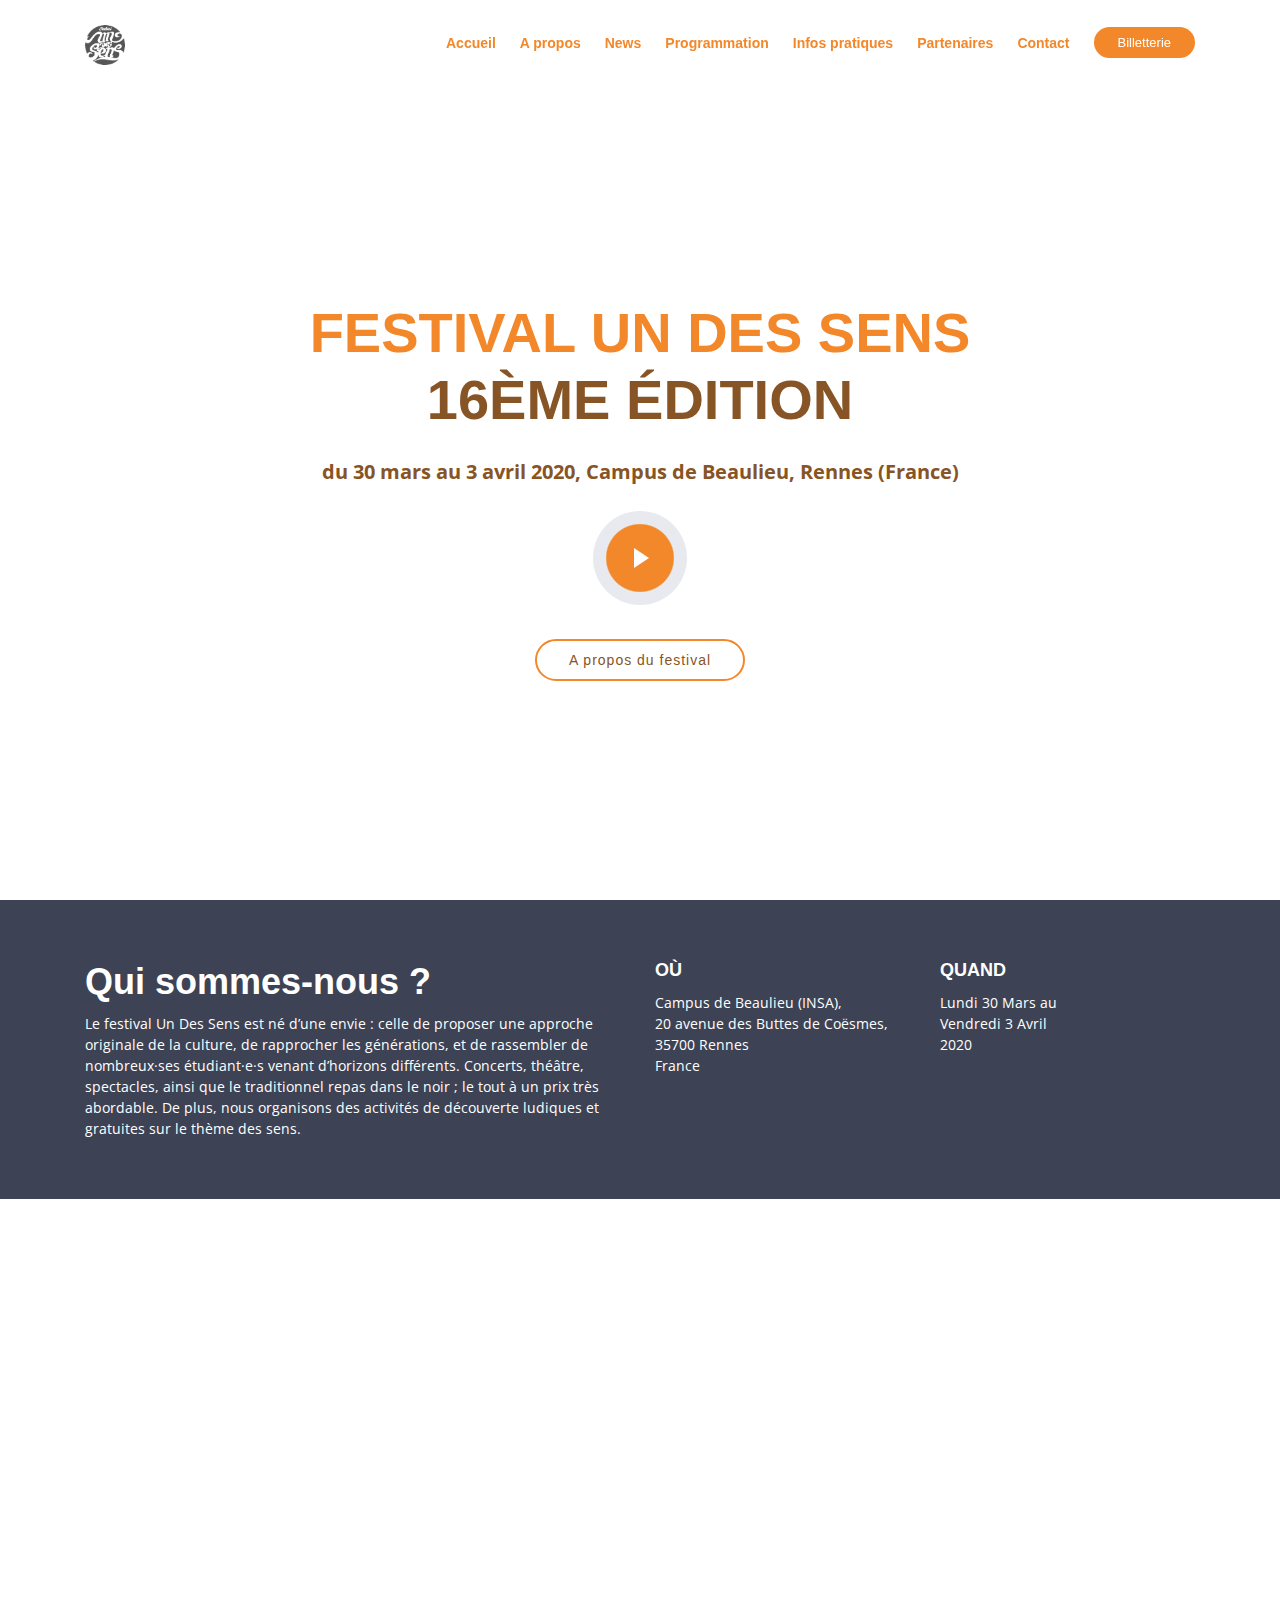
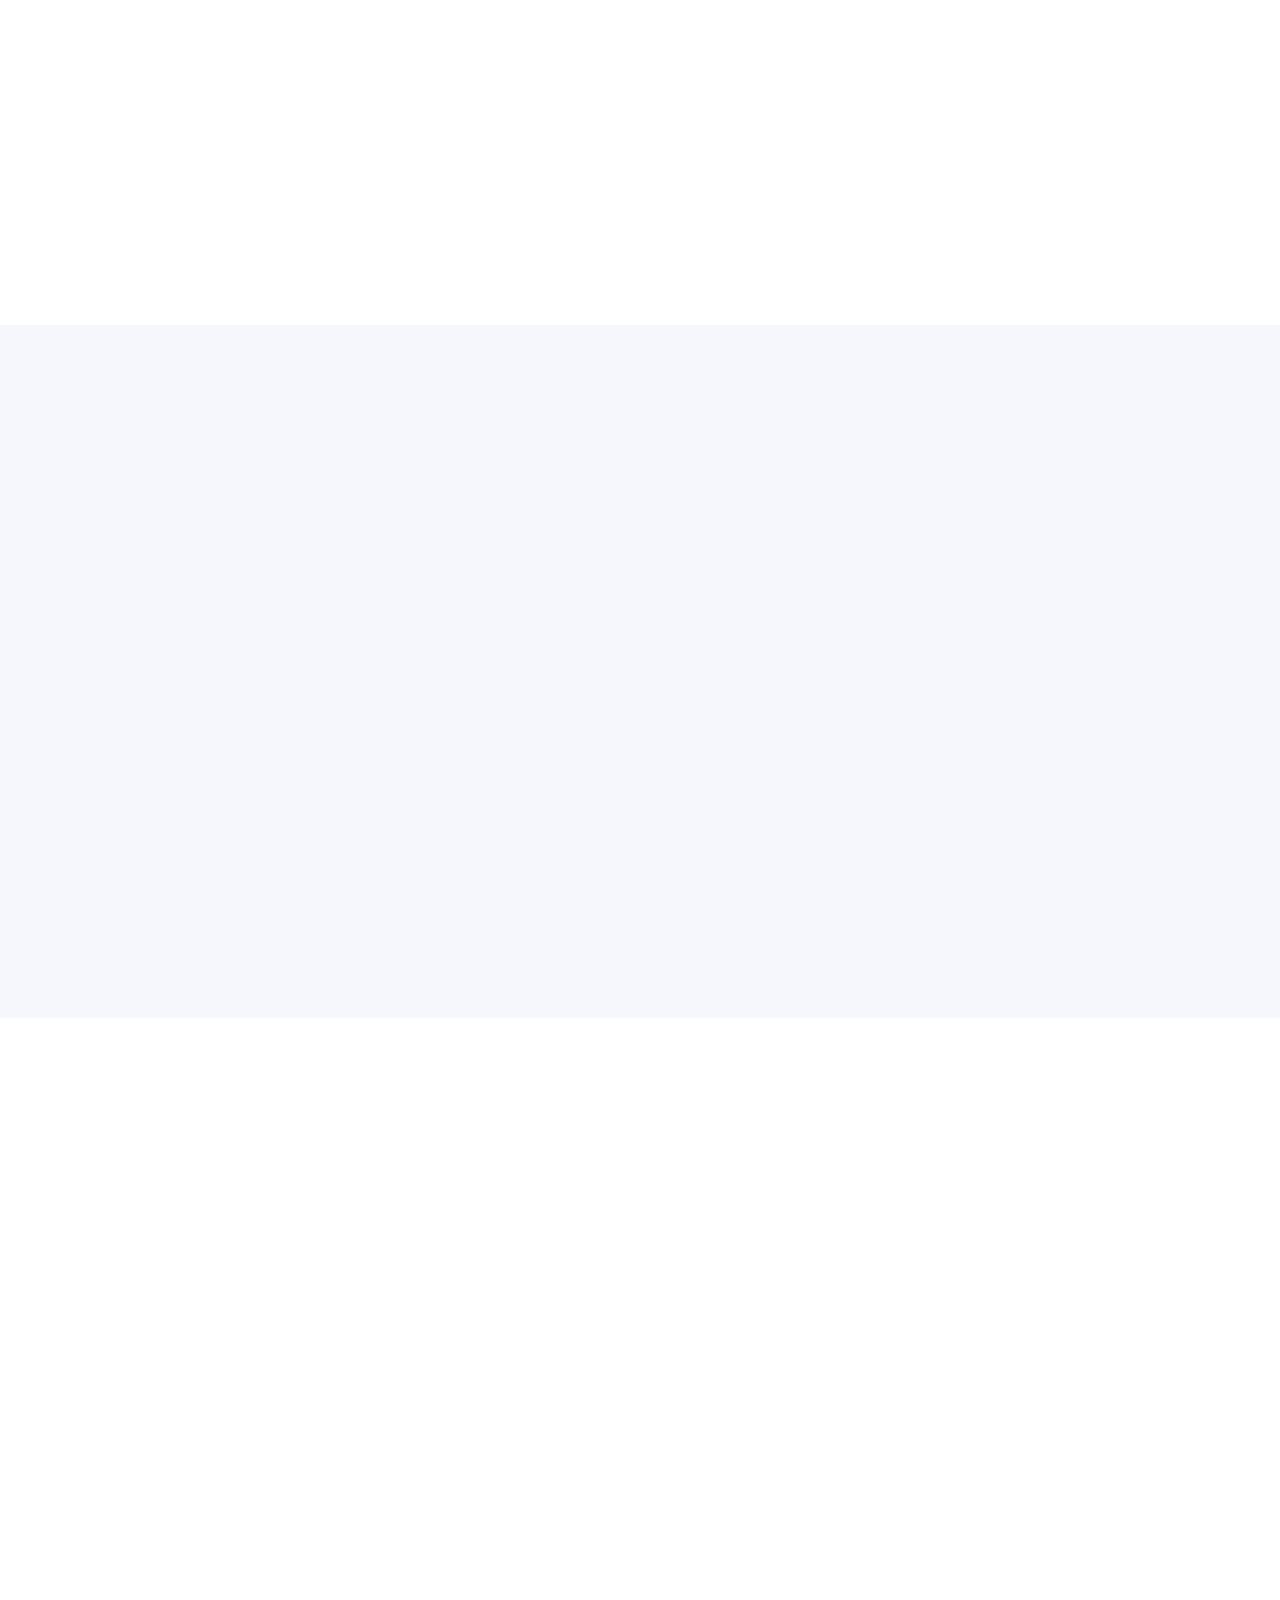
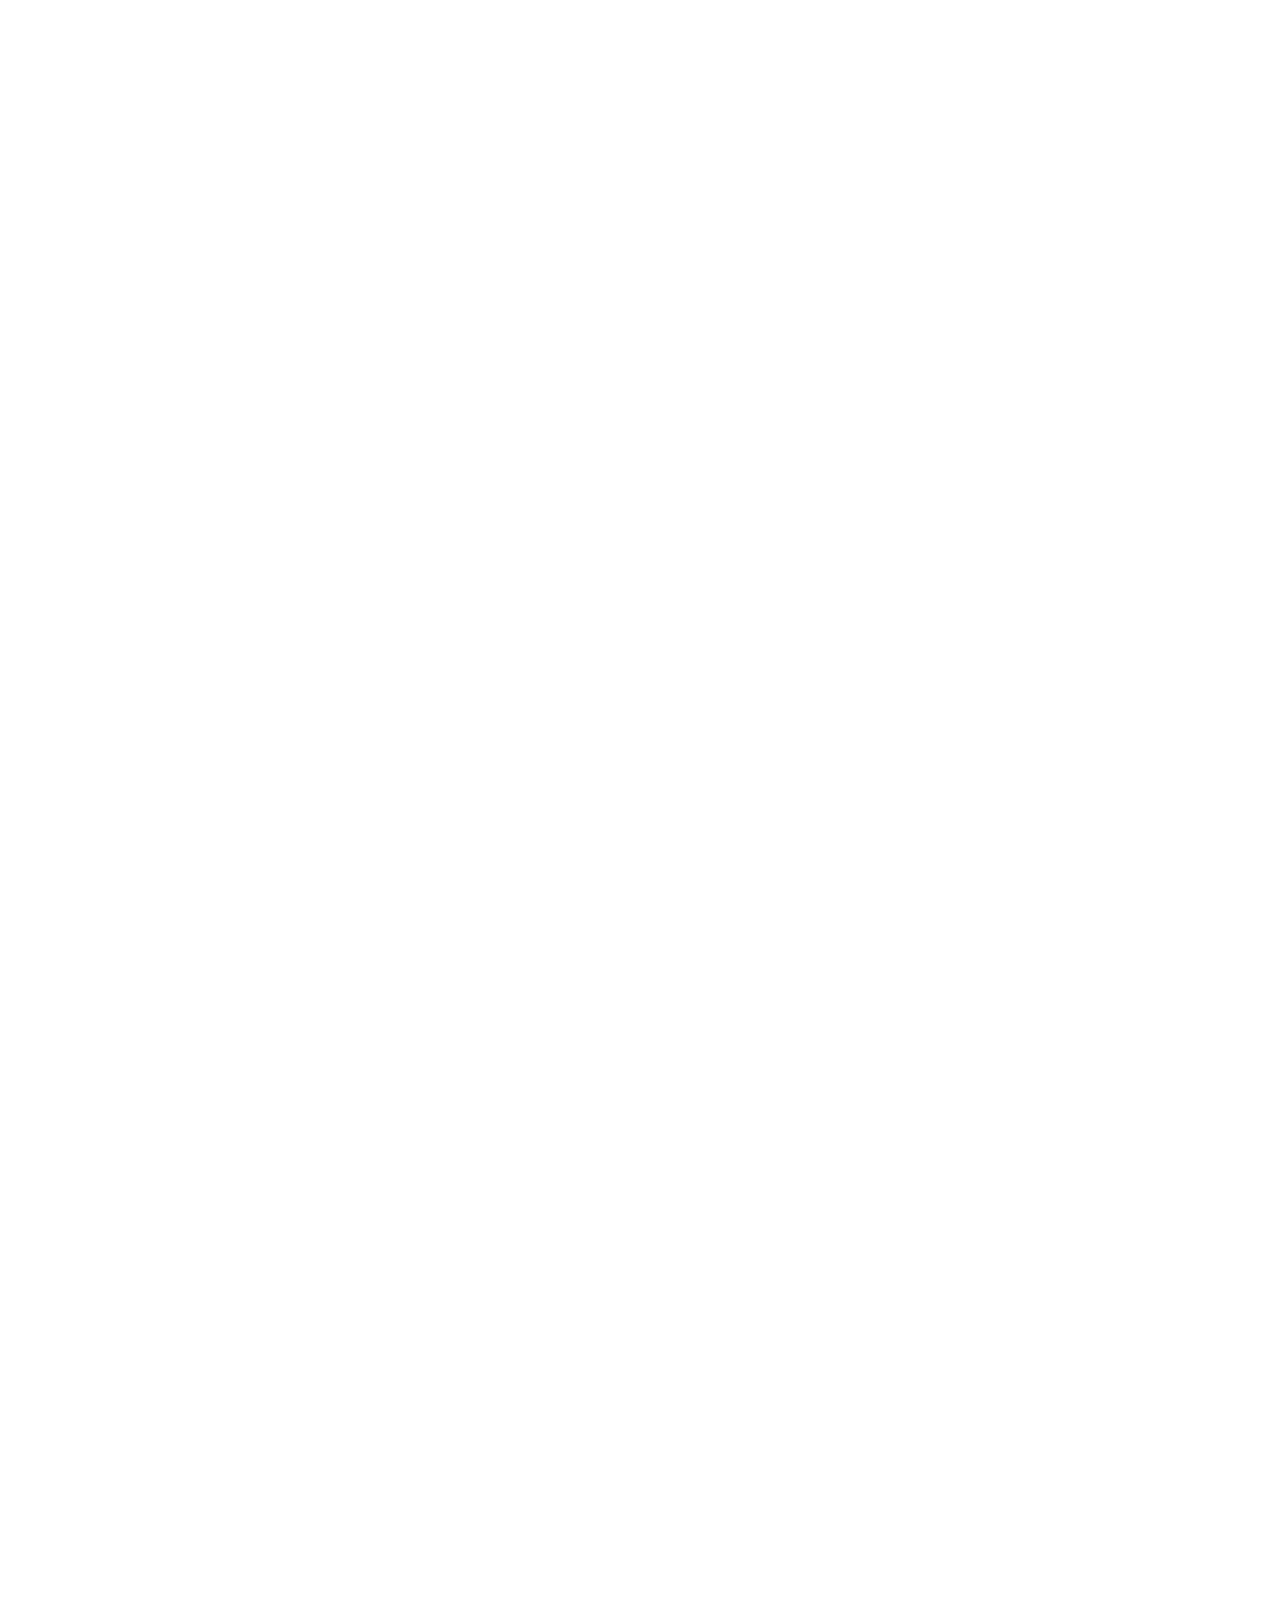
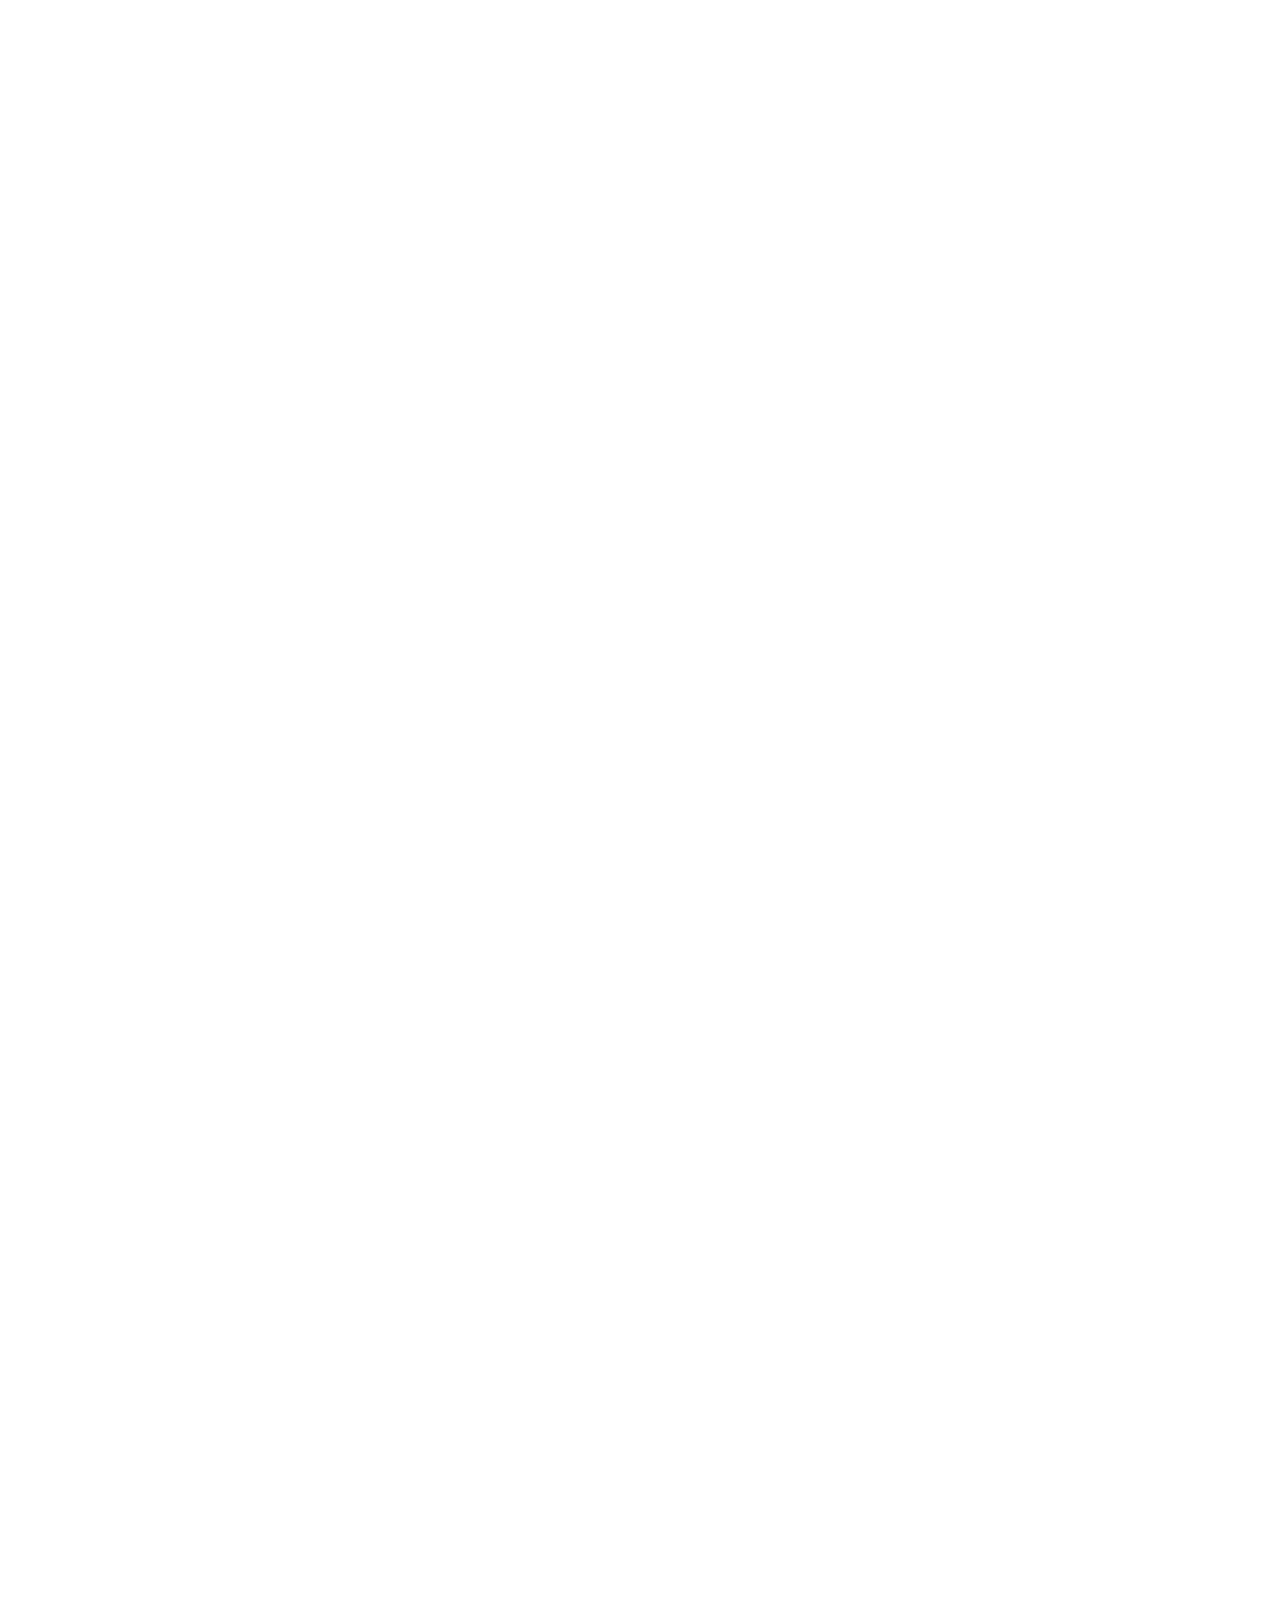
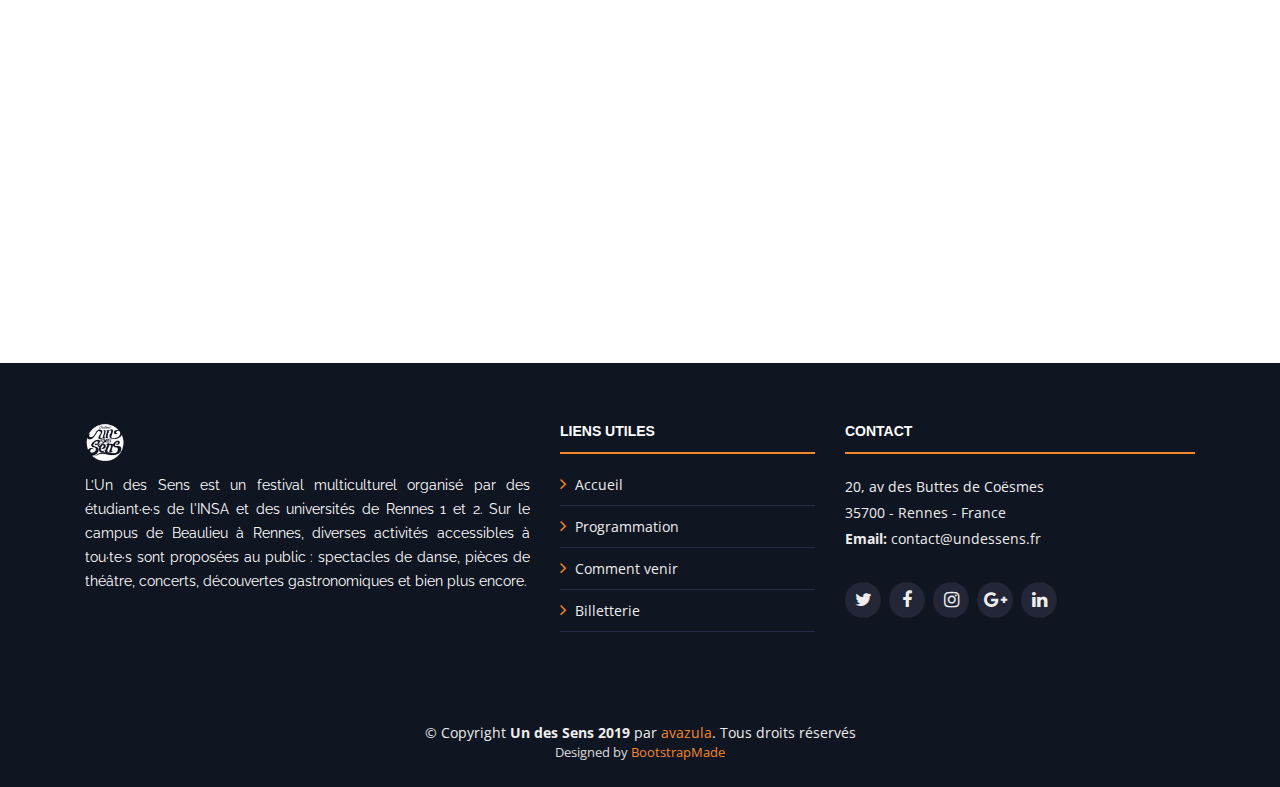
==== commit fc7edeed: "logos" ====
--- a/index.html
+++ b/index.html
@@ -487,7 +487,6 @@
                   et vous trouverez des stations de vélo STAR à quelques pas. <br>
                   Foyer de l'INSA Rennes : lignes C4, 32, 35, 40 arrêt <strong>Beaulieu Restau U</strong> (3 min à pied)
                   <br>
-                  Le Diapason : lignes C4, C6, 40 arrêt <strong>Les Préales</strong> (10 min à pied) <br>
                   Halle Francis Querné : lignes C4, 32, 35, 40 arrêt <strong>Beaulieu Restau U</strong> (3 min à pied)
                   <br>
                 </p>
@@ -591,44 +590,76 @@
 
           <div class="row no-gutters sponsors-wrap clearfix">
 
-            <div class="col-lg-3 col-md-4 col-xs-6">
-              <div class="sponsor-logo">
-                <a href="https://www.facebook.com/ares.rennes/">
-                  <img src="img/sponsors/ares-noir-resized-2.png" class="img-fluid" alt="Logo de l'ARES">
-                </a>
-              </div>
-            </div>
-
-            <div class="col-lg-3 col-md-4 col-xs-6">
-              <div class="sponsor-logo">
-                <a href="https://www.facebook.com/bebop.insarennes/">
-                  <img src="img/sponsors/bebop-noir-resized.png" class="img-fluid" alt="Logo du Bebop">
-                </a>
-              </div>
-            </div>
-
-            <div class="col-lg-3 col-md-4 col-xs-6">
-              <div class="sponsor-logo">
-                <a href="https://www.insa-rennes.fr/">
-                  <img src="img/sponsors/insa-noir.png" class="img-fluid" alt="Logo de l'INSA Rennes">
-                </a>
-              </div>
-            </div>
-
-            <div class="col-lg-3 col-md-4 col-xs-6">
-              <div class="sponsor-logo">
-                <a href="https://www.univ-rennes1.fr/">
-                  <img src="img/sponsors/rennes1-noir-resized.png" class="img-fluid" alt="Logo de Rennes 1">
-                </a>
-              </div>
-            </div>
-
-            <div class="col-lg-3 col-md-4 col-xs-6">
-              <div class="sponsor-logo">
-                <a href="https://www.facebook.com/aaaargh.insarennes/">
-                  <img src="img/sponsors/aaargh-noir-resized.png" class="img-fluid" alt="Logo du club Art">
-                </a>
-
+          <div class="col-lg-3 col-md-4 col-xs-6">
+            <div class="sponsor-logo">
+              <a href="https://www.insa-rennes.fr/">
+                <img src="img/sponsors/insa-noir.png" class="img-fluid" alt="Logo de l'INSA Rennes">
+              </a>
+            </div>
+          </div>
+
+          <div class="col-lg-3 col-md-4 col-xs-6">
+            <div class="sponsor-logo">
+              <a href="https://metropole.rennes.fr/">
+                <img src="img/sponsors/vdr-noir-resized.png" class="img-fluid" alt="Logo de la ville de Rennes">
+              </a>
+            </div>
+          </div>
+
+          <div class="col-lg-3 col-md-4 col-xs-6">
+            <div class="sponsor-logo">
+              <a href="http://aeir.asso.insa-rennes.fr/">
+                <img src="img/sponsors/aeir-noir-resized.png" class="img-fluid" alt="Logo de l'AEIR">
+              </a>
+            </div>
+          </div>
+
+          <div class="col-lg-3 col-md-4 col-xs-6">
+            <div class="sponsor-logo">
+              <a href="http://aeir.asso.insa-rennes.fr/">
+                <img src="img/sponsors/aei-noir-resized.png" class="img-fluid" alt="Logo de l'AEI">
+              </a>
+            </div>
+          </div>
+
+          <div class="col-lg-3 col-md-4 col-xs-6">
+            <div class="sponsor-logo">
+              <a href="https://www.larenetheatre.fr/">
+                <img src="img/sponsors/arene-noir-resized.png" class="img-fluid" alt="Logo de l'Arene Théâtre">
+              </a>
+            </div>
+          </div>
+
+          <div class="col-lg-3 col-md-4 col-xs-6">
+            <div class="sponsor-logo">
+              <a href="http://aeir.asso.insa-rennes.fr/clubs/23-son-lumiere">
+                <img src="img/sponsors/son-lumiere-noir-resized.png" class="img-fluid"
+                  alt="Logo de l'asso Son et Lumière INSA Rennes">
+              </a>
+            </div>
+          </div>
+
+            <div class="col-lg-3 col-md-4 col-xs-6">
+              <div class="sponsor-logo">
+                <a href="http://lemegaphone.asso.insa-rennes.fr/">
+                  <img src="img/sponsors/megaphone-noir-resized.png" class="img-fluid" alt="Logo du Mégaphone INSA Rennes">
+                </a>
+              </div>
+            </div>
+
+            <div class="col-lg-3 col-md-4 col-xs-6">
+              <div class="sponsor-logo">
+                <a href="https://www.facebook.com/KfetINSARennes/">
+                  <img src="img/sponsors/kfet-noir-resized.png" class="img-fluid" alt="Logo de la Kfet INSA Rennes">
+                </a>
+              </div>
+            </div>
+
+            <div class="col-lg-3 col-md-4 col-xs-6">
+              <div class="sponsor-logo">
+                <a href="http://aeir.insa-rennes.fr/clubs/24-foyer">
+                  <img src="img/sponsors/foy-noir-resized.png" class="img-fluid" alt="Logo du Foyer de l'INSA Rennes">
+                </a>
               </div>
             </div>
 
@@ -643,124 +674,124 @@
 
             <div class="col-lg-3 col-md-4 col-xs-6">
               <div class="sponsor-logo">
+                <a href="https://www.lyf.eu/fr/">
+                  <img src="img/sponsors/lyfpay-noir-resized.png" class="img-fluid"
+                    alt="Logo de Lyfpay">
+                </a>
+              </div>
+            </div>
+
+            <div class="col-lg-3 col-md-4 col-xs-6">
+              <div class="sponsor-logo">
+                <a href="https://www.facebook.com/Clubamouraeir/">
+                  <img src="img/sponsors/club-amour-noir-resized-2.png" class="img-fluid" alt="Logo du club Amour">
+
+                </a>
+              </div>
+            </div>
+
+            <div class="col-lg-3 col-md-4 col-xs-6">
+              <div class="sponsor-logo">
+                <a href="http://radiorennes.fr/">
+                  <img src="img/sponsors/radio-rennes-noir-resized.png" class="img-fluid" alt="Logo de Radio Rennes">
+                </a>
+              </div>
+            </div>
+
+            <div class="col-lg-3 col-md-4 col-xs-6">
+              <div class="sponsor-logo">
+                <a href="https://www.radiolaser.fr/">
+                  <img src="img/sponsors/radio-laser-noir-resized.png" class="img-fluid" alt="Logo de Radio Laser">
+                </a>
+              </div>
+            </div>
+
+            <div class="col-lg-3 col-md-4 col-xs-6">
+              <div class="sponsor-logo">
+                <a href="https://www.mondedesgrandesecoles.fr/">
+                  <img src="img/sponsors/mgeu-noir-resized.png" class="img-fluid" alt="Logo du Journal des Grandes écoles et universités">
+                </a>
+              </div>
+            </div>
+
+            <div class="col-lg-3 col-md-4 col-xs-6">
+              <div class="sponsor-logo">
+                <a href="http://www.breizhloc.fr/">
+                  <img src="img/sponsors/breizhloc-noir-resized.png" class="img-fluid" alt="Logo de Breizhloc">
+                </a>
+              </div>
+            </div>
+
+            <div class="col-lg-3 col-md-4 col-xs-6">
+              <div class="sponsor-logo">
+                <a href="https://www.ouest-france.fr/">
+                  <img src="img/sponsors/ouest-france-noir-resized.png" class="img-fluid" alt="Logo du journal Ouest France">
+                </a>
+              </div>
+            </div>
+
+            <div class="col-lg-3 col-md-4 col-xs-6">
+              <div class="sponsor-logo">
+                <a href="https://www.leblizz.com/">
+                  <img src="img/sponsors/logo-blizz-noir-resized.png" class="img-fluid" alt="Logo du Blizz patinoire">
+                </a>
+              </div>
+            </div>
+
+            <div class="col-lg-3 col-md-4 col-xs-6">
+              <div class="sponsor-logo">
+                <a href="http://www.crous-rennes.fr/">
+                  <img src="img/sponsors/crous-noir-resized.png" class="img-fluid" alt="Logo du Crous">
+                </a>
+              </div>
+            </div>
+
+            <div class="col-lg-3 col-md-4 col-xs-6">
+              <div class="sponsor-logo">
+                <a href="https://www.univ-rennes1.fr/">
+                  <img src="img/sponsors/rennes1-noir-resized.png" class="img-fluid" alt="Logo de Rennes 1">
+                </a>
+              </div>
+            </div>
+
+            <div class="col-lg-3 col-md-4 col-xs-6">
+              <div class="sponsor-logo">
+                <a href="https://www.univ-rennes2.fr/">
+                  <img src="img/sponsors/rennes2-noir-resized.png" class="img-fluid" alt="Logo de Rennes 2">
+                </a>
+              </div>
+            </div>
+
+            <div class="col-lg-3 col-md-4 col-xs-6">
+              <div class="sponsor-logo">
+                <a href="https://www.facebook.com/bebop.insarennes/">
+                  <img src="img/sponsors/bebop-noir-resized.png" class="img-fluid" alt="Logo du Bebop">
+                </a>
+              </div>
+            </div>
+
+            <div class="col-lg-3 col-md-4 col-xs-6">
+              <div class="sponsor-logo">
+                <a href="https://www.facebook.com/InsIndiaRennes/">
+                  <img src="img/sponsors/insindia-noir-resized.png" class="img-fluid" alt="Logo de l'Ins'India">
+                </a>
+              </div>
+            </div>
+
+            <!-- <div class="col-lg-3 col-md-4 col-xs-6">
+              <div class="sponsor-logo">
+                <img src="img/sponsors/unir-noir-resized.png" class="img-fluid" alt="Logo de l'UNIR">
+              </div>
+            </div>
+
+            <div class="col-lg-3 col-md-4 col-xs-6">
+              <div class="sponsor-logo">
                 <a href="https://metropole.rennes.fr/">
                   <img src="img/sponsors/metropole-noir-resized-2.png" class="img-fluid" alt="Logo de Rennes Métropole">
                 </a>
               </div>
-            </div>
-
-            <div class="col-lg-3 col-md-4 col-xs-6">
-              <div class="sponsor-logo">
-                <a href="https://pumpkin-app.co/">
-                  <img src="img/sponsors/pumpkin-resized.png" class="img-fluid" alt="Logo de Pumpkin">
-                </a>
-              </div>
-            </div>
-
-            <div class="col-lg-3 col-md-4 col-xs-6">
-              <div class="sponsor-logo">
-                <a href="https://www.facebook.com/Clubamouraeir/">
-                  <img src="img/sponsors/club-amour-noir-resized-2.png" class="img-fluid" alt="Logo du club Amour">
-
-                </a>
-              </div>
-            </div>
-
-            <div class="col-lg-3 col-md-4 col-xs-6">
-              <div class="sponsor-logo">
-                <a href="https://diapason.univ-rennes1.fr/">
-                  <img src="img/sponsors/diapason-noir.png" class="img-fluid" alt="Logo du Diapason">
-                </a>
-              </div>
-            </div>
-
-            <div class="col-lg-3 col-md-4 col-xs-6">
-              <div class="sponsor-logo">
-                <a href="http://aeir.asso.insa-rennes.fr/">
-                  <img src="img/sponsors/aeir-noir-resized.png" class="img-fluid" alt="Logo de l'AEIR">
-                </a>
-              </div>
-            </div>
-
-            <div class="col-lg-3 col-md-4 col-xs-6">
-              <div class="sponsor-logo">
-                <a href="https://www.facebook.com/InsIndiaRennes/">
-                  <img src="img/sponsors/insindia-noir-resized.png" class="img-fluid" alt="Logo de l'Ins'India">
-                </a>
-              </div>
-            </div>
-
-            <div class="col-lg-3 col-md-4 col-xs-6">
-              <div class="sponsor-logo">
-                <img src="img/sponsors/unir-noir-resized.png" class="img-fluid" alt="Logo de l'UNIR">
-              </div>
-            </div>
-
-            <div class="col-lg-3 col-md-4 col-xs-6">
-              <div class="sponsor-logo">
-                <a href="http://www.breizhloc.fr/">
-                  <img src="img/sponsors/breizhloc-noir-resized.png" class="img-fluid" alt="Logo de Breizhloc">
-                </a>
-              </div>
-            </div>
-
-            <div class="col-lg-3 col-md-4 col-xs-6">
-              <div class="sponsor-logo">
-                <a href="https://www.facebook.com/AssoCode404/">
-                  <img src="img/sponsors/code-404-noir-resized.png" class="img-fluid" alt="Logo de l'asso code 404">
-                </a>
-              </div>
-            </div>
-
-            <div class="col-lg-3 col-md-4 col-xs-6">
-              <div class="sponsor-logo">
-                <a href="https://www.univ-rennes2.fr/">
-                  <img src="img/sponsors/rennes2-noir-resized.png" class="img-fluid" alt="Logo de Rennes 2">
-                </a>
-              </div>
-            </div>
-
-            <div class="col-lg-3 col-md-4 col-xs-6">
-              <div class="sponsor-logo">
-                <a href="http://aeir.insa-rennes.fr/clubs/24-foyer">
-                  <img src="img/sponsors/foy-noir-resized.png" class="img-fluid" alt="Logo du Foyer de l'INSA Rennes">
-                </a>
-              </div>
-            </div>
-
-            <div class="col-lg-3 col-md-4 col-xs-6">
-              <div class="sponsor-logo">
-                <a href="http://aeir.asso.insa-rennes.fr/clubs/23-son-lumiere">
-                  <img src="img/sponsors/son-lumiere-noir-resized.png" class="img-fluid"
-                    alt="Logo de l'asso Son et Lumière INSA Rennes">
-                </a>
-              </div>
-            </div>
-
-            <div class="col-lg-3 col-md-4 col-xs-6">
-              <div class="sponsor-logo">
-                <a href="https://www.facebook.com/kbarre.rennes/">
-                  <img src="img/sponsors/kbarre-noir-resized.png" class="img-fluid" alt="Logo de l'asso K-barré">
-                </a>
-              </div>
-            </div>
-
-            <div class="col-lg-3 col-md-4 col-xs-6">
-              <div class="sponsor-logo">
-                <a href="https://www.leblizz.com/">
-                  <img src="img/sponsors/logo-blizz-noir-resized.png" class="img-fluid" alt="Logo du Blizz patinoire">
-                </a>
-              </div>
-            </div>
-
-            <div class="col-lg-3 col-md-4 col-xs-6">
-              <div class="sponsor-logo">
-                <a href="https://metropole.rennes.fr/">
-                  <img src="img/sponsors/vdr-noir-resized.png" class="img-fluid" alt="Logo de la ville de Rennes">
-                </a>
-              </div>
-            </div>
-
+            </div> -->
+  
           </div>
 
         </div>
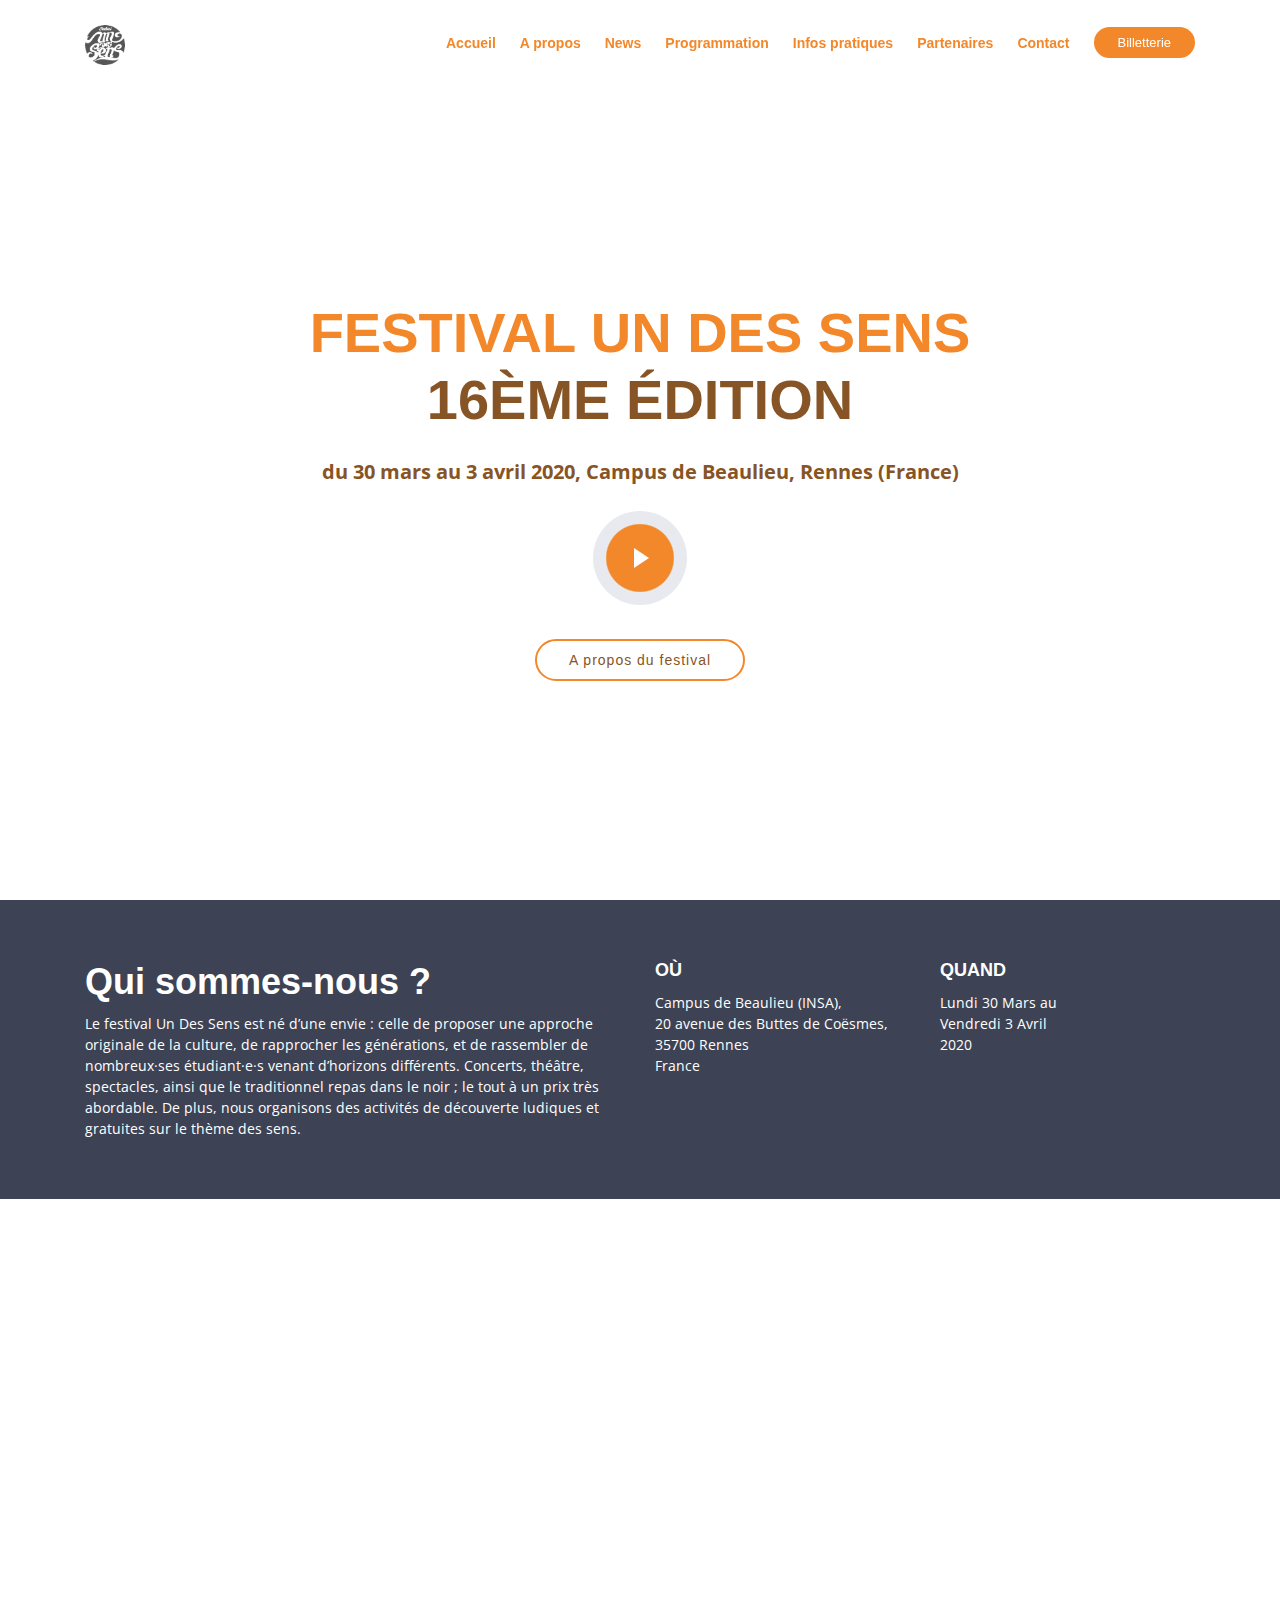
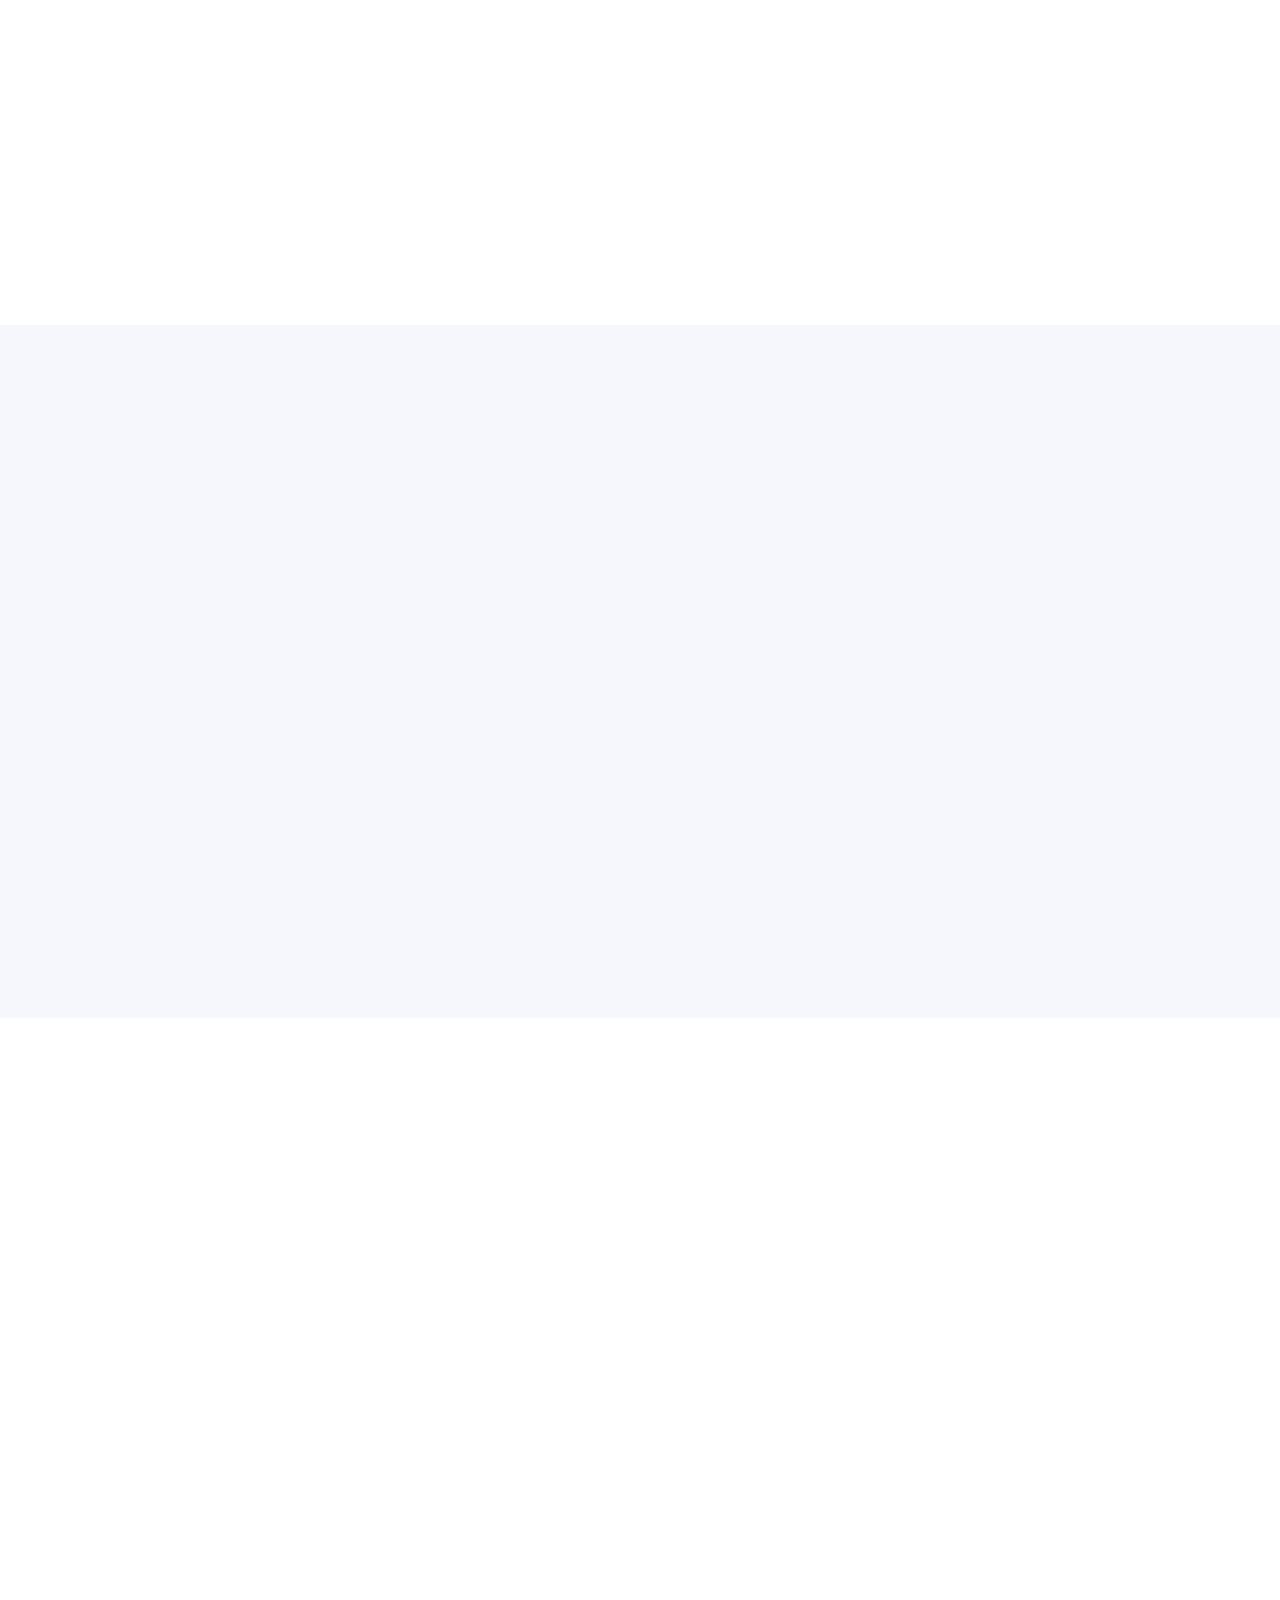
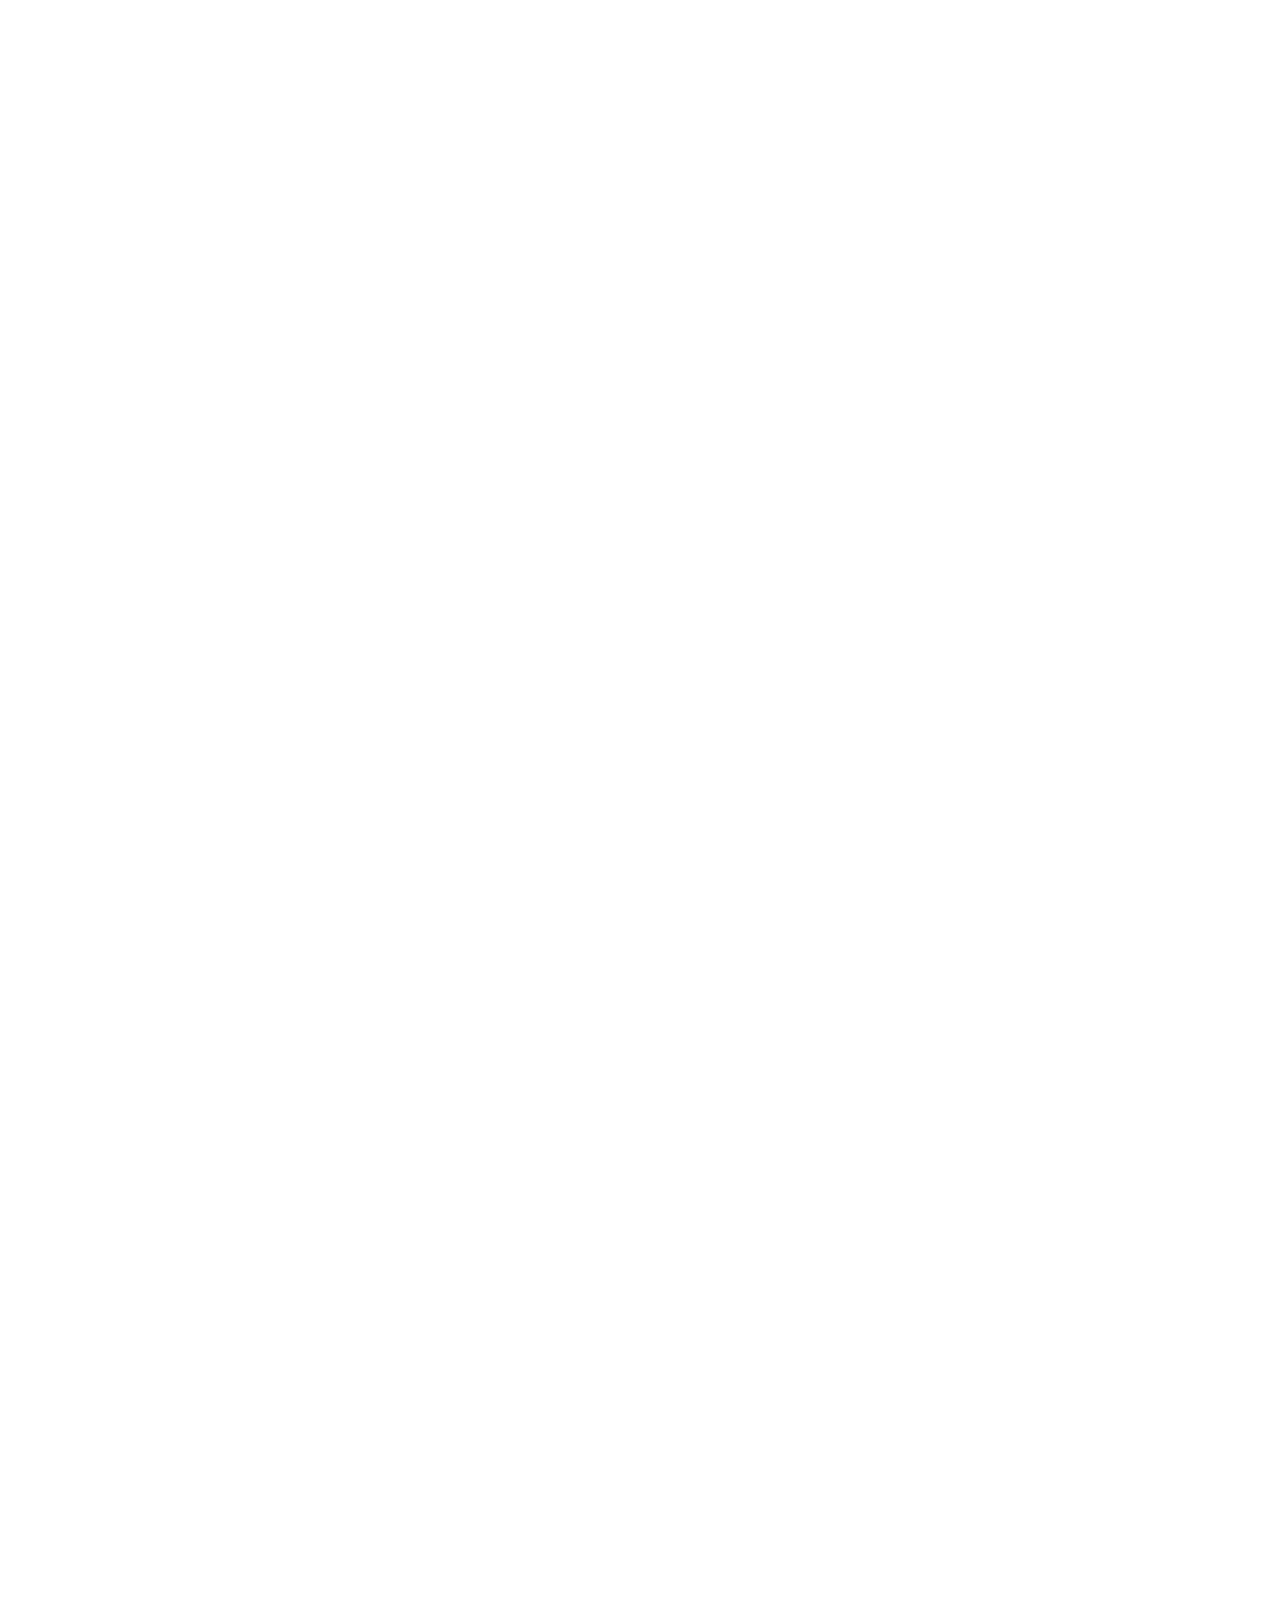
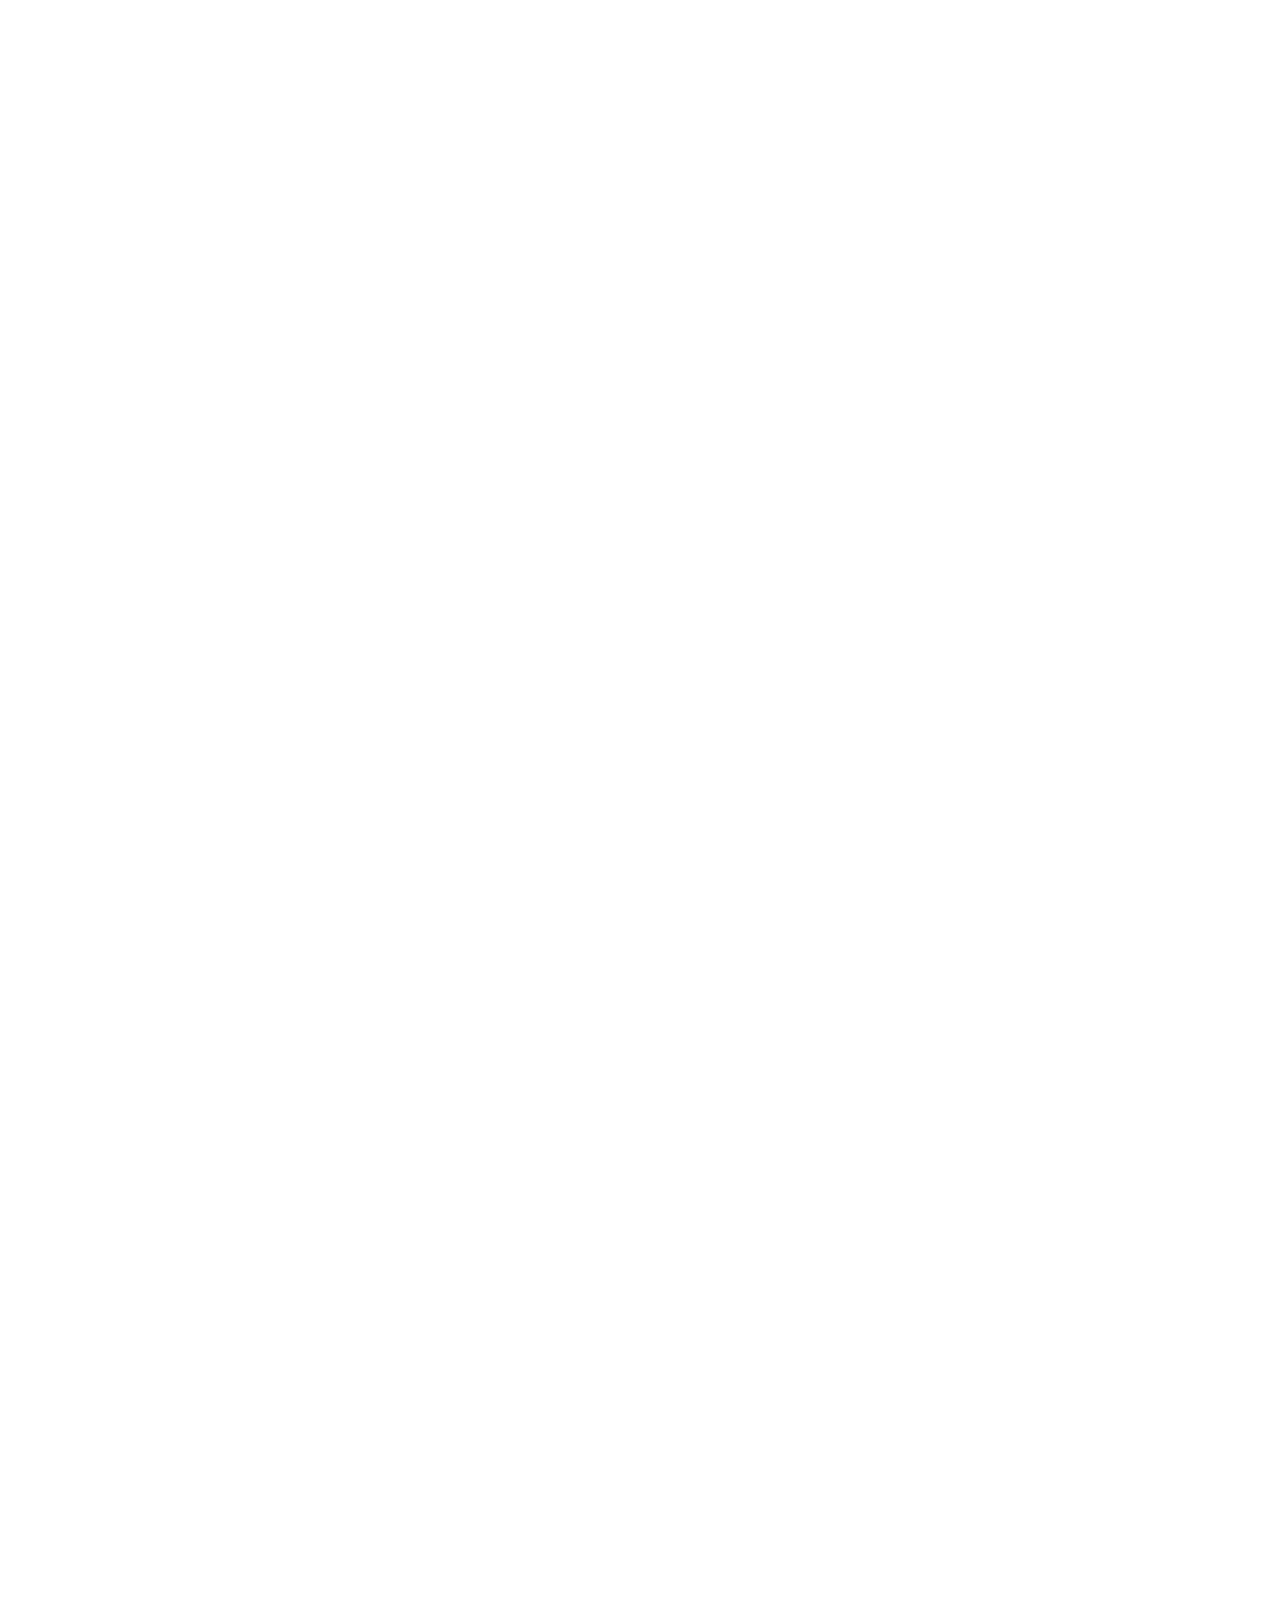
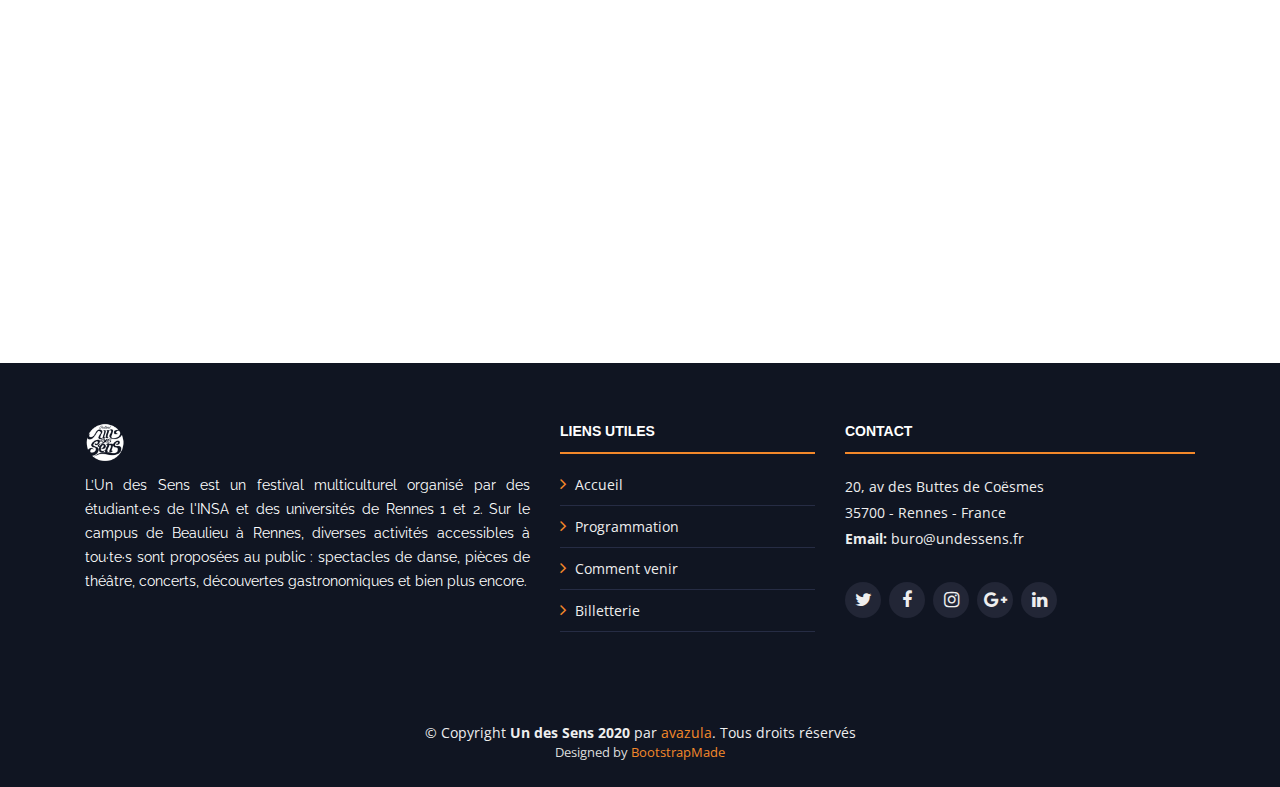
==== commit 88f5fb24: "minor fixes from reviews" ====
--- a/index.html
+++ b/index.html
@@ -75,7 +75,7 @@
       <!-- <h1 class="mb-4 pb-0">Rejoignez une <br>expérience sensorielle unique</h1> -->
       <h1 class="mb-4 pb-0"> <span> Festival un des sens</span> <br>16ème édition</h1>
       <p class="mb-4 pb-0">du 30 mars au 3 avril 2020, Campus de Beaulieu, Rennes (France)</p>
-      <a href="https://www.youtube.com/watch?v=Nsfs9kuiP0I&t=4s" class="venobox play-btn mb-4" data-vbtype="video"
+      <a href="https://www.youtube.com/watch?v=2eV_o-mPRKc" class="venobox play-btn mb-4" data-vbtype="video"
         data-autoplay="true"></a>
       <a href="#about" class="about-btn scrollto">A propos du festival</a>
     </div>
@@ -616,14 +616,6 @@
 
           <div class="col-lg-3 col-md-4 col-xs-6">
             <div class="sponsor-logo">
-              <a href="http://aeir.asso.insa-rennes.fr/">
-                <img src="img/sponsors/aei-noir-resized.png" class="img-fluid" alt="Logo de l'AEI">
-              </a>
-            </div>
-          </div>
-
-          <div class="col-lg-3 col-md-4 col-xs-6">
-            <div class="sponsor-logo">
               <a href="https://www.larenetheatre.fr/">
                 <img src="img/sponsors/arene-noir-resized.png" class="img-fluid" alt="Logo de l'Arene Théâtre">
               </a>
@@ -936,7 +928,7 @@
               35700 - Rennes -
               France <br>
               <!-- <strong>Phone:</strong> +1 5589 55488 55<br> -->
-              <strong>Email:</strong> contact@undessens.fr<br>
+              <strong>Email:</strong> buro@undessens.fr<br>
             </p>
 
             <div class="social-links">
@@ -957,7 +949,7 @@
 
     <div class="container">
       <div class="copyright">
-        &copy; Copyright <strong>Un des Sens 2019</strong> par <a href="https://github.com/avazula">avazula</a>. Tous
+        &copy; Copyright <strong>Un des Sens 2020</strong> par <a href="https://github.com/avazula">avazula</a>. Tous
         droits réservés
       </div>
       <div class="credits">
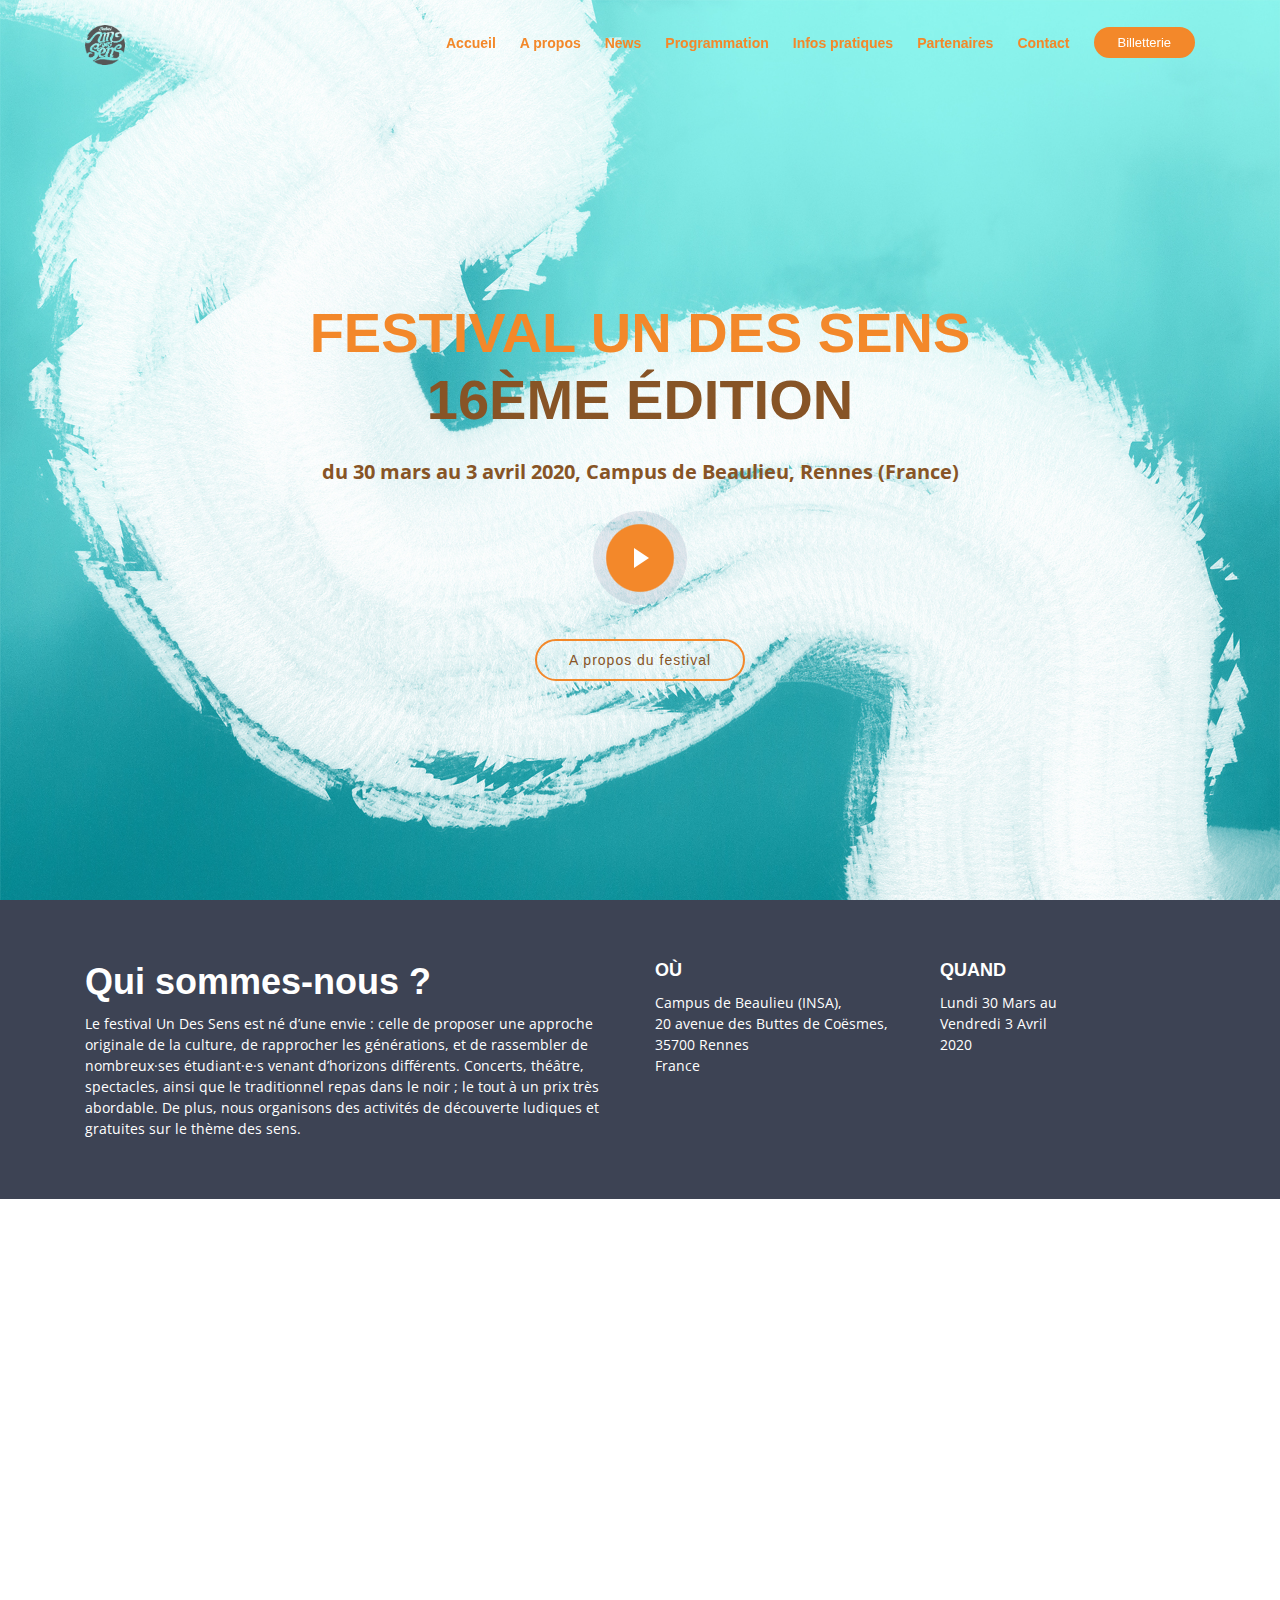
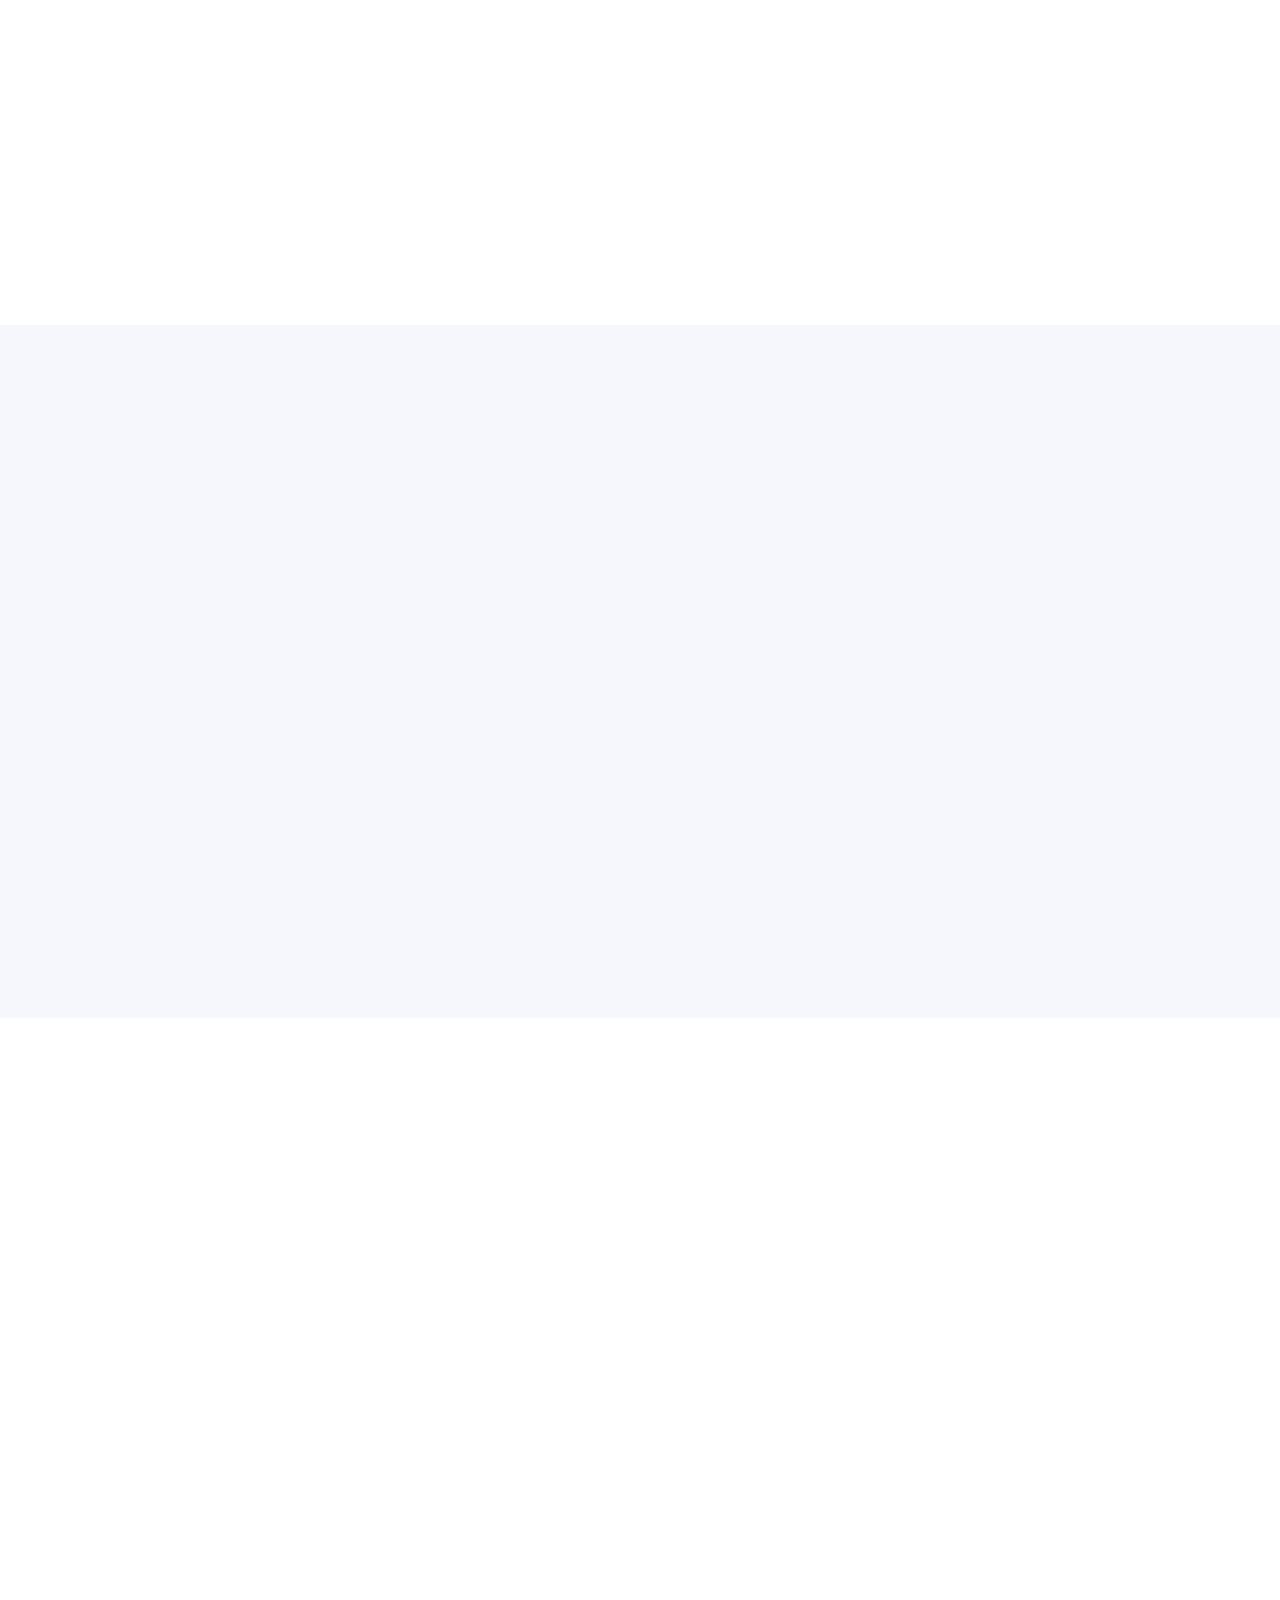
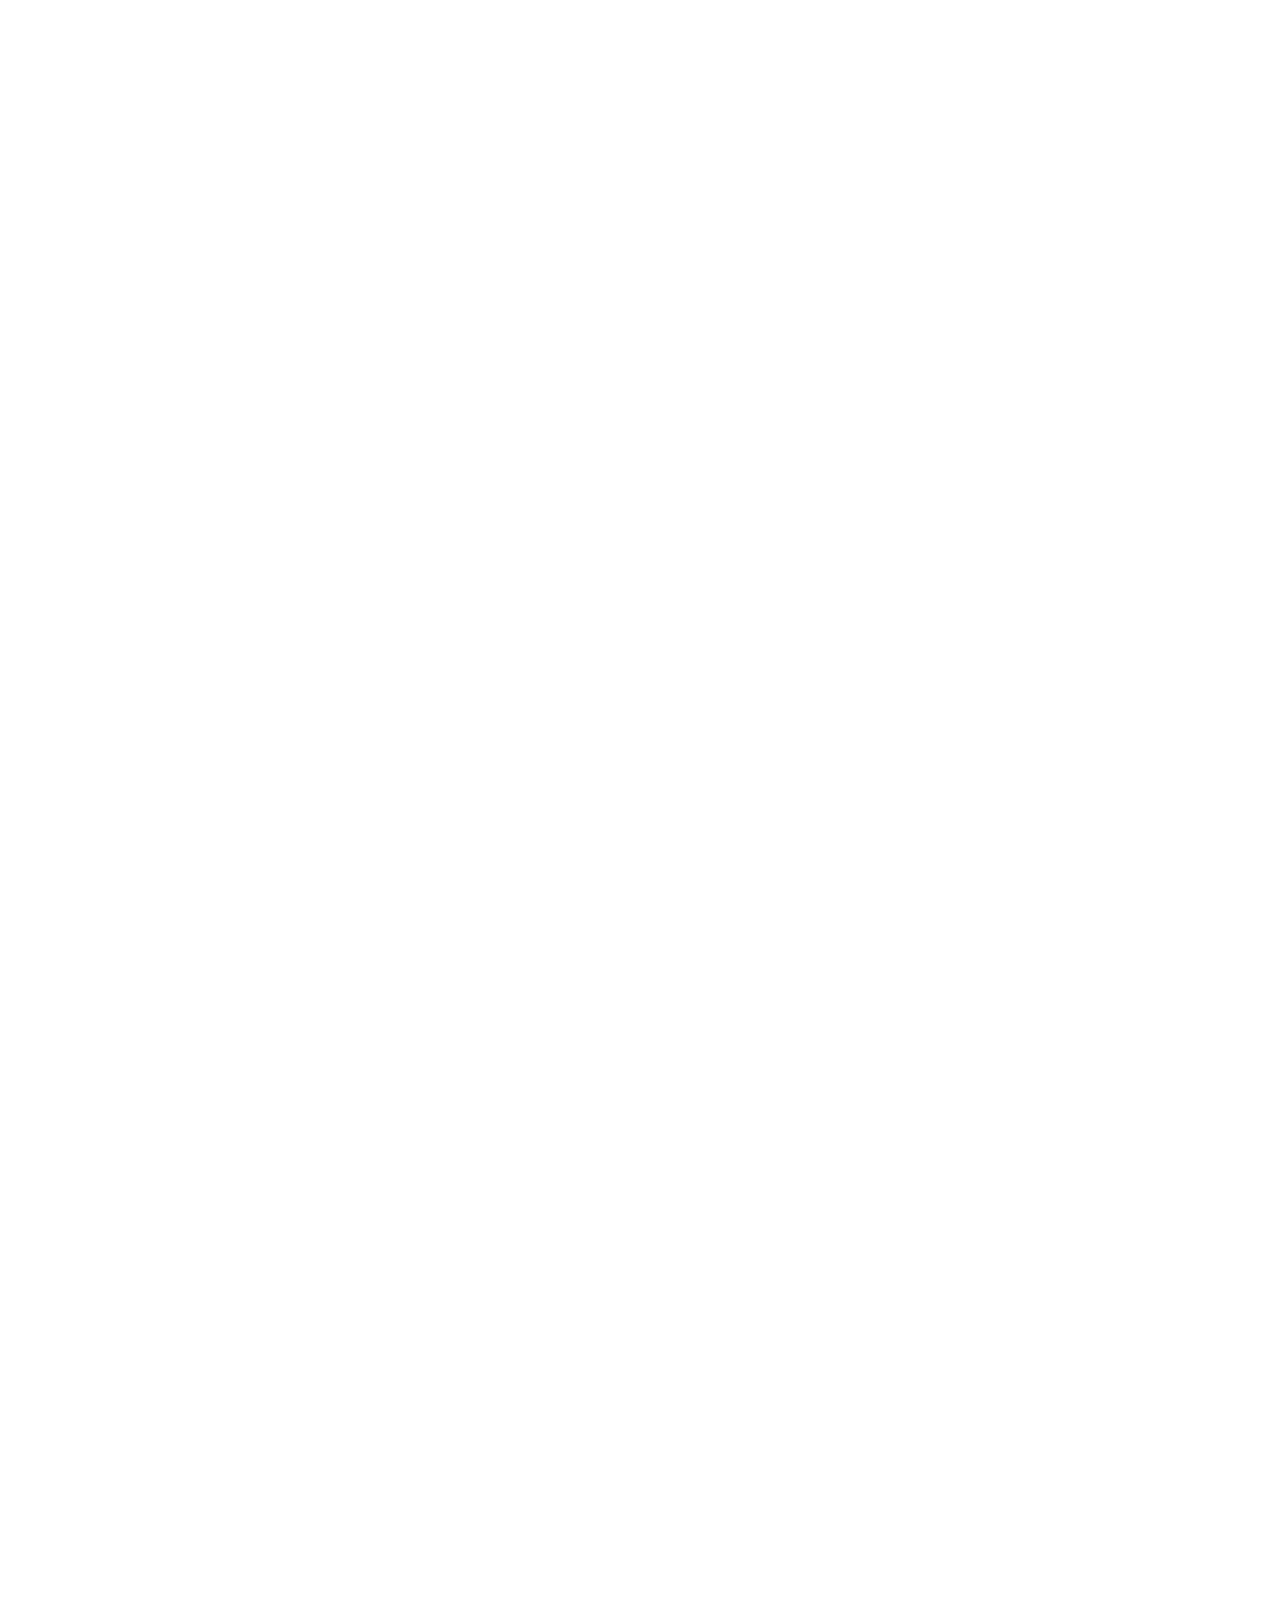
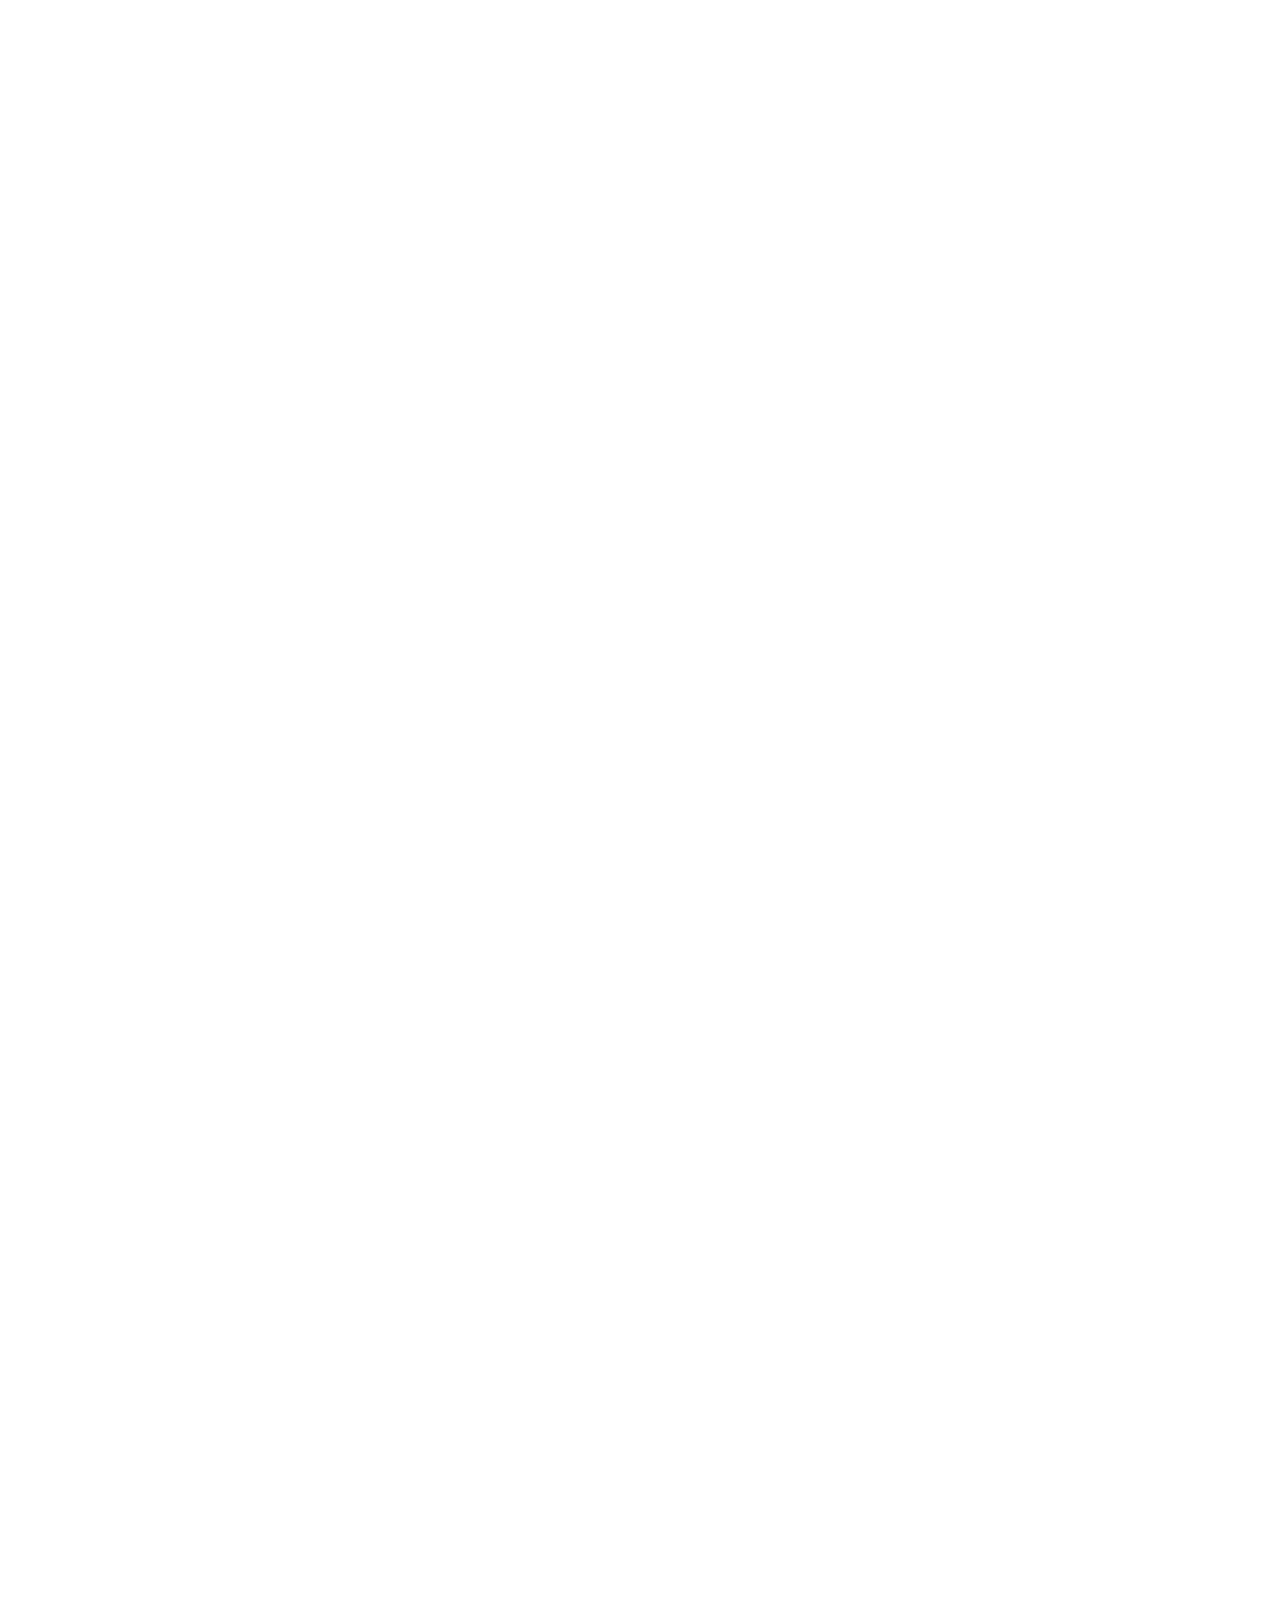
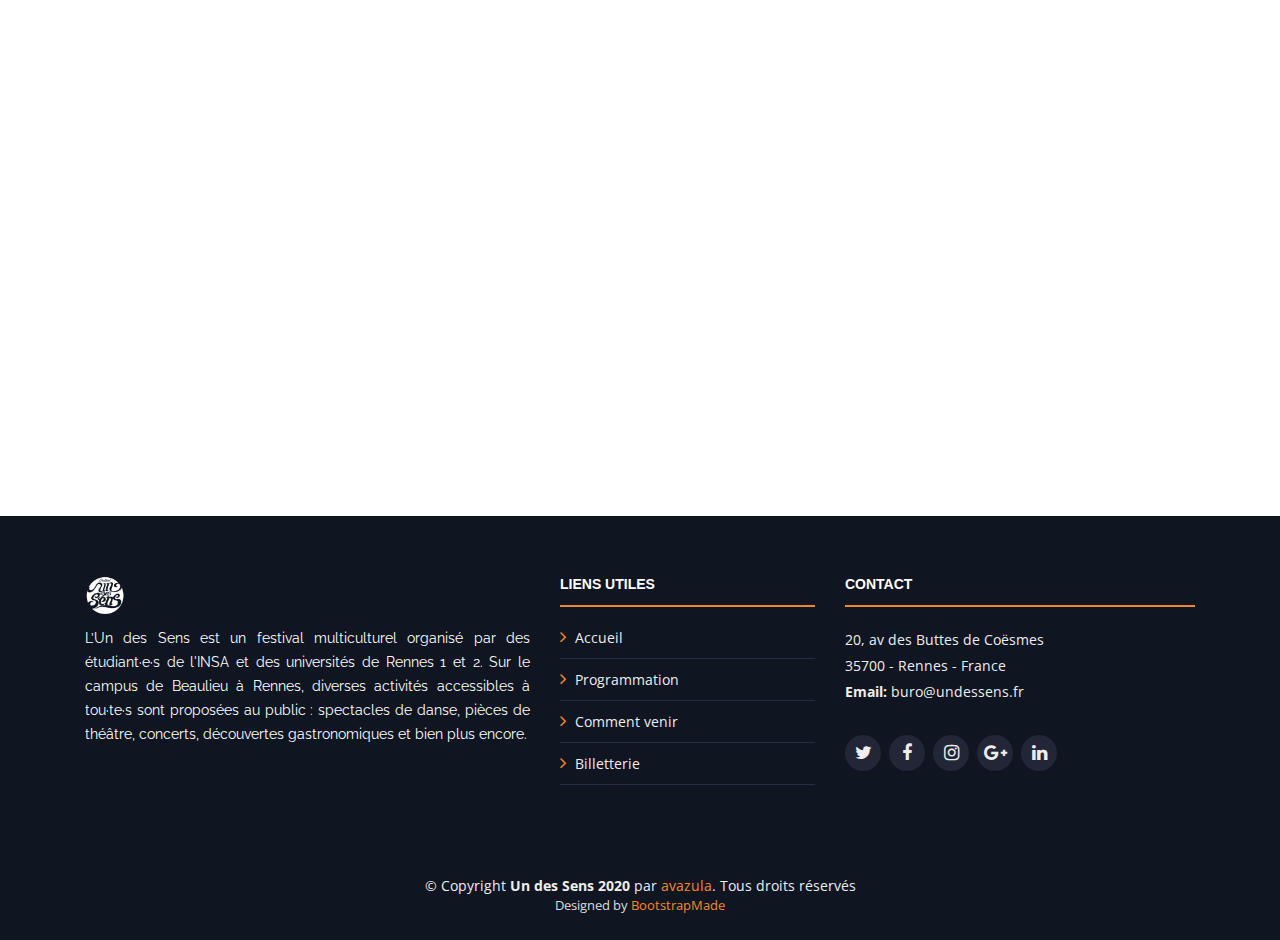
==== commit e8f9f080: "youplaboum billetterie" ====
--- a/index.html
+++ b/index.html
@@ -204,19 +204,19 @@
 
         <ul class="nav nav-tabs" role="tablist">
           <li class="nav-item">
-            <a class="nav-link active" href="#day-1" role="tab" data-toggle="tab">Lundi 25</a>
+            <a class="nav-link active" href="#day-1" role="tab" data-toggle="tab">Lundi 30</a>
           </li>
           <li class="nav-item">
-            <a class="nav-link" href="#day-2" role="tab" data-toggle="tab">Mardi 26</a>
+            <a class="nav-link" href="#day-2" role="tab" data-toggle="tab">Mardi 31</a>
           </li>
           <li class="nav-item">
-            <a class="nav-link" href="#day-3" role="tab" data-toggle="tab">Mercredi 27</a>
+            <a class="nav-link" href="#day-3" role="tab" data-toggle="tab">Mercredi 1</a>
           </li>
           <li class="nav-item">
-            <a class="nav-link" href="#day-4" role="tab" data-toggle="tab">Jeudi 28</a>
+            <a class="nav-link" href="#day-4" role="tab" data-toggle="tab">Jeudi 2</a>
           </li>
           <li class="nav-item">
-            <a class="nav-link" href="#day-5" role="tab" data-toggle="tab">Vendredi 29</a>
+            <a class="nav-link" href="#day-5" role="tab" data-toggle="tab">Vendredi 3</a>
           </li>
         </ul>
 
@@ -233,7 +233,7 @@
               <strong>entièrement gratuite</strong> du festival. </h3>
 
             <div class="row schedule-item">
-              <div class="col-md-2"><time>18h30</time></div>
+              <div class="col-md-2"><time>19h30</time></div>
               <div class="col-md-10">
                 <div class="speaker">
                   <img src="img/speakers/vs.jpg" alt="Village du festival">
@@ -245,7 +245,7 @@
 
 
             <div class="row schedule-item">
-              <div class="col-md-2"><time>20h00</time></div>
+              <div class="col-md-2"><time>19h30</time></div>
               <div class="col-md-10">
                 <div class="speaker">
                   <img src="img/speakers/so.jpg" alt="Soirée d'ouverture du festival">
@@ -445,13 +445,132 @@
 
         <div class="section-header">
           <h2>Billetterie</h2>
-          <!-- <p>Si l'événement qui vous intéresse n'apparaît pas ci-desous, c'est que l'entrée est libre et gratuite</p> -->
-        </div>
-
-        <p id="speakers-details">La billetterie sera là très bientôt ! Suivez-nous sur les
+          <p>Si l'événement qui vous intéresse n'apparaît pas ci-desous, c'est que l'entrée est libre et gratuite</p>
+        </div>
+
+        <div class="row">
+          <div class="col-lg-3">
+            <div class="card mb-5 mb-lg-0">
+              <div class="card-body">
+                <h5 class="card-title text-muted text-uppercase text-center">
+                  Spectacle
+                </h5>
+                <h6 class="card-price text-center">01/04</h6>
+                <hr />
+                <ul class="fa-ul">
+                  <li>
+                    <span class="fa-li"><i class="fa fa-chevron-right"></i></span>
+                    <strong>8€</strong> | plein tarif
+                  </li>
+                </ul>
+                <hr />
+                <div class="text-center">
+                  <button
+                    type="button"
+                    class="btn"
+                    data-toggle="modal"
+                    data-target="#buy-ticket-modal"
+                    data-ticket-type="standard-access"
+                    id='checkout-button'
+                  > <a href="https://lyf.apayer.fr/aeir/festival-un-des-sens-16eme-edition">Acheter</a>
+                  </button>
+                </div>
+              </div>
+            </div>
+          </div>
+          <div class="col-lg-3">
+            <div class="card mb-5 mb-lg-0">
+              <div class="card-body">
+                <h5 class="card-title text-muted text-uppercase text-center">
+                  Concerts
+                </h5>
+                <h6 class="card-price text-center">02/04</h6>
+                <hr />
+                <ul class="fa-ul">
+                  <li>
+                    <span class="fa-li"><i class="fa fa-chevron-right"></i></span>
+                    <strong>13€</strong> | plein tarif
+                  </li>
+                </ul>
+                <hr />
+                <div class="text-center">
+                  <button
+                    type="button"
+                    class="btn"
+                    data-toggle="modal"
+                    data-target="#buy-ticket-modal"
+                    data-ticket-type="standard-access"
+                    id='checkout-button'
+                  > <a href="https://lyf.apayer.fr/aeir/festival-un-des-sens-16eme-edition">Acheter</a>
+                  </button>
+                </div>
+              </div>
+            </div>
+          </div>
+          <div class="col-lg-3">
+            <div class="card mb-5 mb-lg-0">
+              <div class="card-body">
+                <h5 class="card-title text-muted text-uppercase text-center">
+                  Repas dans le Noir
+                </h5>
+                <h6 class="card-price text-center">03/04</h6>
+                <hr />
+                <ul class="fa-ul">
+                  <li>
+                    <span class="fa-li"><i class="fa fa-chevron-right"></i></span>
+                    <strong>15€</strong> | plein tarif
+                  </li>
+                </ul>
+                <hr />
+                <div class="text-center">
+                  <button
+                    type="button"
+                    class="btn"
+                    data-toggle="modal"
+                    data-target="#buy-ticket-modal"
+                    data-ticket-type="standard-access"
+                    id='checkout-button'
+                  > <a href="https://lyf.apayer.fr/aeir/festival-un-des-sens-16eme-edition">Acheter</a>
+                  </button>
+                </div>
+              </div>
+            </div>
+          </div>
+          <div class="col-lg-3">
+            <div class="card mb-5 mb-lg-0">
+              <div class="card-body">
+                <h5 class="card-title text-muted text-uppercase text-center">
+                  Pass 2J
+                </h5>
+                <h4 class="card-price text-center">01&02</h4>
+                <hr />
+                <ul class="fa-ul">
+                  <li>
+                    <span class="fa-li"><i class="fa fa-chevron-right"></i></span>
+                    <strong>19€</strong> | plein tarif
+                  </li>
+                </ul>
+                <hr />
+                <div class="text-center">
+                  <button
+                    type="button"
+                    class="btn"
+                    data-toggle="modal"
+                    data-target="#buy-ticket-modal"
+                    data-ticket-type="standard-access"
+                    id='checkout-button'
+                  > <a href="https://lyf.apayer.fr/aeir/festival-un-des-sens-16eme-edition">Acheter</a>
+                  </button>
+                </div>
+              </div>
+            </div>
+          </div>
+        </div>
+        
+        <!-- <p id="speakers-details">La billetterie sera là très bientôt ! Suivez-nous sur les
           <a href="https://www.facebook.com/festivalundessens/">réseaux sociaux </a>
           pour être le·la premier·ère au courant de sa sortie !
-        </p>
+        </p> -->
 
       </div>
 
--- a/css/style.css
+++ b/css/style.css
@@ -306,7 +306,7 @@
 }
 
 .nav-menu li.buy-tickets a {
-  color: #fff;
+  color: #fff !important;
   /* background: #f3882a; */
   background: #f3882a;
   padding: 7px 22px;
@@ -319,6 +319,10 @@
   margin-top: 2px;
   line-height: 1;
   font-size: 13px;
+}
+
+#checkout-button > a:nth-child(1) {
+  color: #fff !important;
 }
 
 .nav-menu li.buy-tickets a:hover {
@@ -476,7 +480,7 @@
 #intro {
   width: 100%;
   height: 100vh;
-  background: url(../img/background-2.png) top center;
+  background: url(../img/background.jpg) top center;
   background-size: cover;
   overflow: hidden;
   position: relative;
